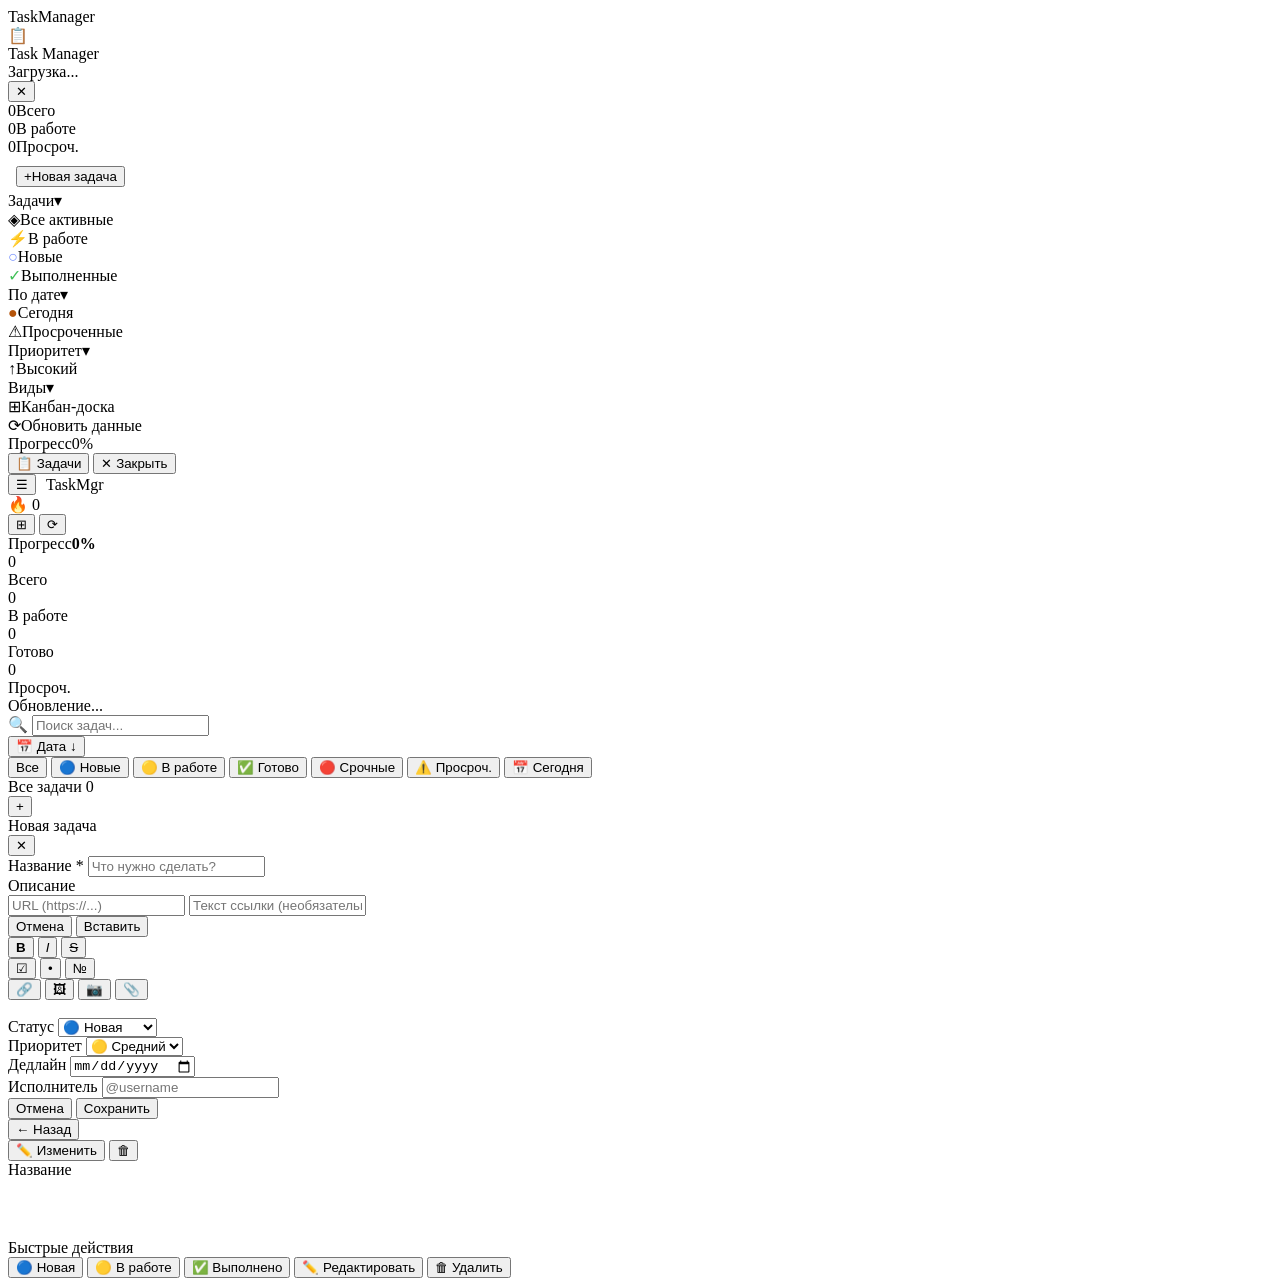
==== static/index.html @ 15f1bc80 "Add files via upload" ====
<!DOCTYPE html>
<html lang="ru">
<head>
  <meta charset="UTF-8">
  <meta name="viewport" content="width=device-width, initial-scale=1.0, maximum-scale=1.0, user-scalable=no, viewport-fit=cover">
  <title>Task Manager</title>

  <!-- ══ PWA ══════════════════════════════════════════════ -->
  <link rel="manifest" href="/manifest.json">
  <link rel="icon"             href="/icons/favicon.ico">
  <link rel="apple-touch-icon" sizes="180x180"                 href="/icons/icon-apple.png">

  <!-- iOS PWA — выглядит как нативное приложение -->
  <meta name="apple-mobile-web-app-capable"          content="yes">
  <meta name="apple-mobile-web-app-status-bar-style" content="black-translucent">
  <meta name="apple-mobile-web-app-title"            content="Tasks">
  <meta name="mobile-web-app-capable"                content="yes">

  <!-- Android / Chrome -->
  <meta name="theme-color" content="#3B5BDB">
  <meta name="msapplication-TileColor" content="#1B2F6E">

  <!-- SEO -->
  <meta name="description" content="Управление задачами с синхронизацией Google Sheets">

  <!-- Splash screen цвет пока грузится (iOS) -->
  <meta name="apple-mobile-web-app-status-bar-style" content="black-translucent">

  <!-- Google Fonts -->
  <link href="https://fonts.googleapis.com/css2?family=Plus+Jakarta+Sans:wght@400;500;600;700;800&display=swap" rel="stylesheet">

  <!-- Telegram WebApp SDK -->
  <script src="https://telegram.org/js/telegram-web-app.js"></script>

  <!-- ══ CSS ══════════════════════════════════════════════ -->
  <link rel="stylesheet" href="/css/base.css">
  <link rel="stylesheet" href="/css/components.css">
  <link rel="stylesheet" href="/css/modals.css">
  <link rel="stylesheet" href="/css/sidebar.css">
  <link rel="stylesheet" href="/css/details.css">
  <link rel="stylesheet" href="/css/responsive.css">

  <!-- Service Worker регистрируем здесь — до body -->
  <script>
    if ('serviceWorker' in navigator) {
      window.addEventListener('load', () => {
        navigator.serviceWorker.register('/sw.js')
          .then(r => console.log('SW registered:', r.scope))
          .catch(e => console.log('SW error:', e));
      });
    }
    // Handle ?action=add shortcut from PWA
    if (location.search.includes('action=add')) {
      window.addEventListener('load', () => {
        setTimeout(() => window.ModalsModule?.openAdd(), 600);
      });
    }
  </script>
</head>
<body>

<!-- ── Loading ───────────────────────────────────────────── -->
<div class="loading" id="loading">
  <div class="loading-logo">Task<span>Manager</span></div>
  <div class="spinner"></div>
</div>

<!-- ── Sidebar ───────────────────────────────────────────── -->
<div class="sb-overlay" id="sbOverlay">
  <div class="sidebar" id="sidebar">
    <div class="sb-head">
      <div class="sb-app-icon">📋</div>
      <div class="sb-app-meta">
        <div class="sb-app-name">Task Manager</div>
        <div class="sb-user-name" id="sbUserName">Загрузка...</div>
      </div>
      <button class="sb-close" id="sbCloseBtn">✕</button>
    </div>
    <div class="sb-stats-bar">
      <div class="sb-stat"><span class="sb-stat-n" id="sbStatAll">0</span><span class="sb-stat-l">Всего</span></div>
      <div class="sb-stat-sep"></div>
      <div class="sb-stat"><span class="sb-stat-n" id="sbStatDoing">0</span><span class="sb-stat-l">В работе</span></div>
      <div class="sb-stat-sep"></div>
      <div class="sb-stat"><span class="sb-stat-n" id="sbStatOverdue" style="color:var(--red)">0</span><span class="sb-stat-l" style="color:var(--red)">Просроч.</span></div>
    </div>
    <div class="sb-body">
      <div style="padding:10px 8px 4px">
        <button class="sb-add-btn" id="sbAddBtn"><span class="sb-add-icon">+</span><span>Новая задача</span></button>
      </div>
      <div class="sb-divider"></div>
      <div class="sb-section" id="sbSec1">
        <div class="sb-section-header" data-section="sbSec1"><span class="sb-section-title">Задачи</span><span class="sb-chevron">▾</span></div>
        <div class="sb-section-body">
          <div class="sb-nav-item active" data-filter="all"><span class="sb-icon">◈</span><span class="sb-label">Все активные</span><span class="sb-nav-badge" id="sbCnt-all"></span></div>
          <div class="sb-nav-item" data-filter="doing"><span class="sb-icon" style="color:#F59F00">⚡</span><span class="sb-label">В работе</span><span class="sb-nav-badge warn" id="sbCnt-doing"></span></div>
          <div class="sb-nav-item" data-filter="todo"><span class="sb-icon" style="color:#748FFC">○</span><span class="sb-label">Новые</span><span class="sb-nav-badge" id="sbCnt-todo"></span></div>
          <div class="sb-nav-item" data-filter="done"><span class="sb-icon" style="color:#40C057">✓</span><span class="sb-label">Выполненные</span><span class="sb-nav-badge" id="sbCnt-done"></span></div>
        </div>
      </div>
      <div class="sb-section" id="sbSec2">
        <div class="sb-section-header" data-section="sbSec2"><span class="sb-section-title">По дате</span><span class="sb-chevron">▾</span></div>
        <div class="sb-section-body">
          <div class="sb-nav-item" data-filter="today"><span class="sb-icon" style="color:#B45309">●</span><span class="sb-label">Сегодня</span><span class="sb-nav-badge warn" id="sbCnt-today"></span></div>
          <div class="sb-nav-item" data-filter="overdue"><span class="sb-icon" style="color:var(--red)">⚠</span><span class="sb-label">Просроченные</span><span class="sb-nav-badge danger" id="sbCnt-overdue"></span></div>
        </div>
      </div>
      <div class="sb-section" id="sbSec3">
        <div class="sb-section-header" data-section="sbSec3"><span class="sb-section-title">Приоритет</span><span class="sb-chevron">▾</span></div>
        <div class="sb-section-body">
          <div class="sb-nav-item" data-filter="high"><span class="sb-icon" style="color:var(--red)">↑</span><span class="sb-label">Высокий</span><span class="sb-nav-badge danger" id="sbCnt-high"></span></div>
        </div>
      </div>
      <div class="sb-section collapsed" id="sbSec4">
        <div class="sb-section-header" data-section="sbSec4"><span class="sb-section-title">Виды</span><span class="sb-chevron">▾</span></div>
        <div class="sb-section-body">
          <div class="sb-nav-item" data-action="toggleView"><span class="sb-icon">⊞</span><span class="sb-label">Канбан-доска</span></div>
          <div class="sb-nav-item" data-action="refresh"><span class="sb-icon">⟳</span><span class="sb-label">Обновить данные</span></div>
        </div>
      </div>
    </div>
    <div class="sb-footer">
      <div class="sb-prog-row"><span class="sb-prog-lbl">Прогресс</span><span class="sb-prog-pct" id="sbPct">0%</span></div>
      <div class="sb-prog-track"><div class="sb-prog-fill" id="sbFill" style="width:0%"></div></div>
      <div class="sb-footer-btns">
        <button class="sb-footer-btn" data-filter="all">📋 Задачи</button>
        <button class="sb-footer-btn" data-action="close">✕ Закрыть</button>
      </div>
    </div>
  </div>
</div>
<div class="sb-edge-zone" id="sbEdgeZone"></div>

<!-- ── App ───────────────────────────────────────────────── -->
<div class="app">
  <div class="header">
    <div class="header-top">
      <div style="display:flex;align-items:center;gap:10px">
        <button class="sb-hamburger" id="hamburgerBtn">☰</button>
        <div class="logo" id="logoBtn" style="cursor:pointer">TaskMgr</div>
      </div>
      <div class="header-right">
        <div class="streak-badge hidden" id="streakBadge">🔥 <span id="streakNum">0</span></div>
        <button class="icon-btn" id="viewBtn" title="Вид">⊞</button>
        <button class="icon-btn" id="syncBtn" title="Обновить"><span class="sync-icon">⟳</span></button>
      </div>
    </div>
    <div class="last-sync" id="lastSync"></div>
  </div>
  <div class="progress-banner">
    <div class="progress-label"><span>Прогресс</span><strong id="progressPct">0%</strong></div>
    <div class="progress-track"><div class="progress-fill" id="progressFill" style="width:0%"></div></div>
  </div>
  <div class="stats">
    <div class="stat-card total"   data-filter="all"><div class="stat-num" id="statTotal">0</div><div class="stat-label">Всего</div></div>
    <div class="stat-card doing"   data-filter="doing"><div class="stat-num" id="statDoing">0</div><div class="stat-label">В работе</div></div>
    <div class="stat-card done"    data-filter="done"><div class="stat-num" id="statDone">0</div><div class="stat-label">Готово</div></div>
    <div class="stat-card overdue" data-filter="overdue"><div class="stat-num" id="statOverdue">0</div><div class="stat-label">Просроч.</div></div>
  </div>
  <div class="ptr" id="ptrBar"><div class="ptr-spinner"></div><span>Обновление...</span></div>
  <div class="toolbar">
    <div class="search-wrap">
      <span class="search-icon">🔍</span>
      <input class="search-input" id="searchInput" placeholder="Поиск задач...">
    </div>
    <button class="sort-btn" id="sortBtn">📅 <span id="sortLabel">Дата ↓</span></button>
    <div class="sort-menu" id="sortMenu" style="display:none">
      <div class="sort-item" data-sort="date_desc">Дата создания ↓</div>
      <div class="sort-item" data-sort="date_asc">Дата создания ↑</div>
      <div class="sort-item" data-sort="deadline">По дедлайну</div>
      <div class="sort-item" data-sort="priority">По приоритету</div>
      <div class="sort-item" data-sort="title">По названию</div>
    </div>
  </div>
  <div class="tabs">
    <button class="tab active" data-filter="all">Все</button>
    <button class="tab" data-filter="todo">🔵 Новые</button>
    <button class="tab" data-filter="doing">🟡 В работе</button>
    <button class="tab" data-filter="done">✅ Готово</button>
    <button class="tab" data-filter="high">🔴 Срочные</button>
    <button class="tab" data-filter="overdue">⚠️ Просроч.</button>
    <button class="tab" data-filter="today">📅 Сегодня</button>
  </div>
  <div class="tasks-header">
    <span class="tasks-title" id="tasksLabel">Все задачи</span>
    <span class="count-badge" id="tasksCount">0</span>
  </div>
  <div id="listView"><div class="tasks-list" id="tasksList"></div></div>
  <div id="kanbanView" style="display:none"><div class="kanban-board" id="kanbanBoard"></div></div>
</div>

<!-- ── FAB ───────────────────────────────────────────────── -->
<button class="fab-main" id="fabBtn" aria-label="Добавить задачу">+</button>

<!-- ── Task Modal ────────────────────────────────────────── -->
<div class="modal-overlay" id="taskModal">
  <div class="modal">
    <div class="modal-drag"><span></span></div>
    <div class="modal-header">
      <div class="modal-title" id="modalTitle">Новая задача</div>
      <button class="modal-close" id="modalCloseBtn">✕</button>
    </div>
    <div class="modal-body">
      <div class="form-group">
        <label class="form-label">Название *</label>
        <input class="form-input" id="taskTitle" placeholder="Что нужно сделать?" autocomplete="off">
      </div>
      <div class="form-group" style="position:relative">
        <label class="form-label">Описание</label>
        <div class="link-dialog" id="linkDialog">
          <input type="text" id="linkUrl"  placeholder="URL (https://...)" autocomplete="off">
          <input type="text" id="linkText" placeholder="Текст ссылки (необязательно)" autocomplete="off">
          <div class="link-dialog-btns">
            <button class="ldb-cancel" onclick="window.RichEditor?.closeLinkDialog()">Отмена</button>
            <button class="ldb-ok"     onclick="window.RichEditor?.insertLink()">Вставить</button>
          </div>
        </div>
        <div class="editor-wrap" id="editorWrap">
          <div class="editor-toolbar">
            <button class="tb-btn" onmousedown="event.preventDefault();window.RichEditor?.execFormat('bold')" title="Жирный (Ctrl+B)"><b>B</b></button>
            <button class="tb-btn" onmousedown="event.preventDefault();window.RichEditor?.execFormat('italic')" title="Курсив (Ctrl+I)"><i>I</i></button>
            <button class="tb-btn" onmousedown="event.preventDefault();window.RichEditor?.execFormat('strikeThrough')" title="Зачёркнутый"><s style="font-style:normal">S</s></button>
            <div class="tb-sep"></div>
            <button class="tb-btn" onmousedown="event.preventDefault();window.RichEditor?.insertChecklist()" title="Чеклист">☑</button>
            <button class="tb-btn" onmousedown="event.preventDefault();window.RichEditor?.execFormat('insertUnorderedList')" title="Список">•</button>
            <button class="tb-btn" onmousedown="event.preventDefault();window.RichEditor?.execFormat('insertOrderedList')" title="Нумерованный">№</button>
            <div class="tb-sep"></div>
            <button class="tb-btn" onmousedown="event.preventDefault();window.RichEditor?.openLinkDialog()" title="Ссылка (Ctrl+K)">🔗</button>
            <button class="tb-btn" onmousedown="event.preventDefault();window.RichEditor?.insertImageUrl()" title="Картинка">🖼</button>
            <button class="tb-btn" onclick="document.getElementById('imgFileInput').click()" title="Загрузить">📷</button>
            <button class="tb-btn" onclick="document.getElementById('fileInput').click()" title="Файл">📎</button>
          </div>
          <div class="editor-body" id="taskDesc" contenteditable="true"
               data-ph="Подробности задачи..."
               onkeydown="window.RichEditor?.handleEditorKeydown(event)"
               onpaste="window.RichEditor?.handleEditorPaste(event)"></div>
        </div>
        <input type="file" id="imgFileInput" accept="image/*" style="display:none" onchange="window.RichEditor?.handleImageFile(this)">
        <input type="file" id="fileInput"   style="display:none"                  onchange="window.RichEditor?.handleFileAttach(this)">
      </div>
      <div class="form-row">
        <div class="form-group">
          <label class="form-label">Статус</label>
          <select class="form-select" id="taskStatus">
            <option value="todo">🔵 Новая</option>
            <option value="doing">🟡 В работе</option>
            <option value="done">✅ Готово</option>
          </select>
        </div>
        <div class="form-group">
          <label class="form-label">Приоритет</label>
          <select class="form-select" id="taskPriority">
            <option value="medium">🟡 Средний</option>
            <option value="high">🔴 Высокий</option>
            <option value="low">🟢 Низкий</option>
          </select>
        </div>
      </div>
      <div class="form-row">
        <div class="form-group">
          <label class="form-label">Дедлайн</label>
          <input class="form-input" type="date" id="taskDeadline">
        </div>
        <div class="form-group">
          <label class="form-label">Исполнитель</label>
          <input class="form-input" id="taskAssignee" placeholder="@username">
        </div>
      </div>
    </div>
    <div class="modal-footer">
      <button class="btn btn-danger"  id="deleteBtn"     style="display:none" onclick="window.ModalsModule?.deleteTask()">🗑</button>
      <button class="btn btn-ghost"   id="modalCancelBtn">Отмена</button>
      <button class="btn btn-primary" id="modalSaveBtn">Сохранить</button>
    </div>
  </div>
</div>

<!-- ── Detail Panel ──────────────────────────────────────── -->
<div class="dp-overlay" id="dpOverlay">
  <div class="dp-panel">
    <div class="dp-header">
      <button class="dp-back" id="dpBackBtn">← Назад</button>
      <div class="dp-header-right">
        <button class="dp-hbtn" id="dpEditBtn">✏️ Изменить</button>
        <button class="dp-hbtn" id="dpDeleteBtn" style="color:var(--red)">🗑</button>
      </div>
    </div>
    <div class="dp-title-row">
      <div class="dp-check" id="dpCheck"></div>
      <div class="dp-title" id="dpTitle">Название</div>
    </div>
    <div class="dp-meta" id="dpMeta"></div>
    <div id="dpDesc"></div>
    <div id="dpSubsContainer"></div>
    <div id="dpComsContainer"></div>
    <div style="height:60px"></div>
  </div>
</div>

<!-- ── Quick Actions ─────────────────────────────────────── -->
<div class="qa-overlay" id="qaOverlay">
  <div class="qa-sheet">
    <div class="qa-drag"><span></span></div>
    <div class="qa-title">Быстрые действия</div>
    <div class="qa-task-name" id="qaTaskName"></div>
    <div class="qa-actions">
      <button class="qa-btn todo"  id="qaTodoBtn">🔵 Новая</button>
      <button class="qa-btn doing" id="qaDoingBtn">🟡 В работе</button>
      <button class="qa-btn done"  id="qaDoneBtn">✅ Выполнено</button>
      <button class="qa-btn edit"  id="qaEditBtn">✏️ Редактировать</button>
      <button class="qa-btn del"   id="qaDeleteBtn">🗑 Удалить</button>
    </div>
  </div>
</div>

<!-- ── Toast ─────────────────────────────────────────────── -->
<div class="toast" id="toast"></div>

<!-- ══ SCRIPTS (порядок критичен!) ══════════════════════════
  1. state.js   — глобальные переменные
  2. utils.js   — чистые утилиты
  3. api.js     — сеть + кэши
  4. Модули     — в правильном порядке
  5. events.js  — клавиши и поиск
  6. app.js     — точка входа (последний)
════════════════════════════════════════════════════════════ -->
<script src="/js/state.js"></script>
<script src="/js/utils.js"></script>
<script src="/js/api.js"></script>
<script src="/js/modules/rich-editor.js"></script>
<script src="/js/modules/filters.js"></script>
<script src="/js/modules/render.js"></script>
<script src="/js/modules/tasks.js"></script>
<script src="/js/modules/modals.js"></script>
<script src="/js/modules/sidebar.js"></script>
<script src="/js/modules/details.js"></script>
<script src="/js/modules/notifications.js"></script>
<script src="/js/events.js"></script>
<script src="/js/app.js"></script>

</body>
</html>
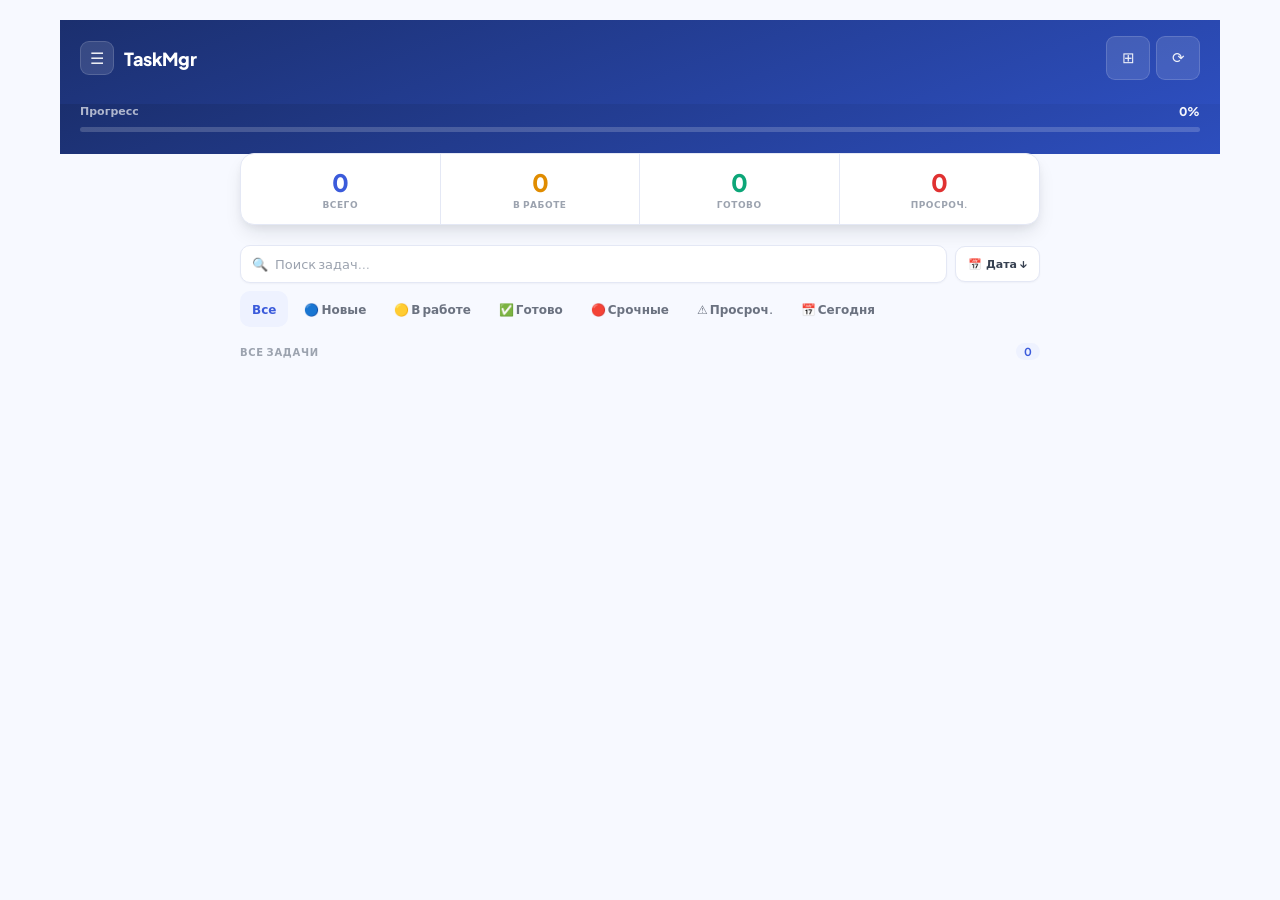
==== commit 35693580: "Update index.html" ====
--- a/static/index.html
+++ b/static/index.html
@@ -4,68 +4,2034 @@
   <meta charset="UTF-8">
   <meta name="viewport" content="width=device-width, initial-scale=1.0, maximum-scale=1.0, user-scalable=no, viewport-fit=cover">
   <title>Task Manager</title>
-
-  <!-- ══ PWA ══════════════════════════════════════════════ -->
+  <link href="https://fonts.googleapis.com/css2?family=Plus+Jakarta+Sans:wght@400;500;600;700;800&display=swap" rel="stylesheet">
+  <script src="https://telegram.org/js/telegram-web-app.js"></script>
+  <!-- PWA -->
   <link rel="manifest" href="/manifest.json">
-  <link rel="icon"             href="/icons/favicon.ico">
-  <link rel="apple-touch-icon" sizes="180x180"                 href="/icons/icon-apple.png">
-
-  <!-- iOS PWA — выглядит как нативное приложение -->
-  <meta name="apple-mobile-web-app-capable"          content="yes">
+  <link rel="apple-touch-icon" href="/icons/icon-apple.png">
+  <meta name="apple-mobile-web-app-capable" content="yes">
   <meta name="apple-mobile-web-app-status-bar-style" content="black-translucent">
-  <meta name="apple-mobile-web-app-title"            content="Tasks">
-  <meta name="mobile-web-app-capable"                content="yes">
-
-  <!-- Android / Chrome -->
+  <meta name="apple-mobile-web-app-title" content="Tasks">
   <meta name="theme-color" content="#3B5BDB">
-  <meta name="msapplication-TileColor" content="#1B2F6E">
-
-  <!-- SEO -->
-  <meta name="description" content="Управление задачами с синхронизацией Google Sheets">
-
-  <!-- Splash screen цвет пока грузится (iOS) -->
-  <meta name="apple-mobile-web-app-status-bar-style" content="black-translucent">
-
-  <!-- Google Fonts -->
-  <link href="https://fonts.googleapis.com/css2?family=Plus+Jakarta+Sans:wght@400;500;600;700;800&display=swap" rel="stylesheet">
-
-  <!-- Telegram WebApp SDK -->
-  <script src="https://telegram.org/js/telegram-web-app.js"></script>
-
-  <!-- ══ CSS ══════════════════════════════════════════════ -->
-  <link rel="stylesheet" href="/css/base.css">
-  <link rel="stylesheet" href="/css/components.css">
-  <link rel="stylesheet" href="/css/modals.css">
-  <link rel="stylesheet" href="/css/sidebar.css">
-  <link rel="stylesheet" href="/css/details.css">
-  <link rel="stylesheet" href="/css/responsive.css">
-
-  <!-- Service Worker регистрируем здесь — до body -->
+  <style>
+/* ── DESIGN TOKENS ─────────────────────────────── */
+:root {
+  --bg:        #F7F9FF;
+  --surface:   #FFFFFF;
+  --surface2:  #F0F4FF;
+  --surface3:  #E8EEFF;
+  --border:    #E4E8F5;
+  --border2:   #CDD4ED;
+  --blue:      #3B5BDB;
+  --blue-h:    #2F4AC2;
+  --blue-soft: #EEF2FF;
+  --blue-mid:  #BAC8FF;
+  --red:       #E03131;
+  --red-soft:  #FFF1F0;
+  --yellow:    #E08C00;
+  --yel-soft:  #FFFBEB;
+  --green:     #0CA678;
+  --grn-soft:  #ECFDF8;
+  --purple:    #7048E8;
+  --text:      #111827;
+  --text2:     #374151;
+  --muted:     #6B7280;
+  --muted2:    #9CA3AF;
+  --shadow-xs: 0 1px 2px rgba(17,24,39,.04);
+  --shadow-sm: 0 1px 3px rgba(17,24,39,.07), 0 1px 2px rgba(17,24,39,.04);
+  --shadow:    0 4px 8px -2px rgba(17,24,39,.09), 0 2px 4px -1px rgba(17,24,39,.05);
+  --shadow-md: 0 10px 20px -4px rgba(17,24,39,.11), 0 4px 8px -2px rgba(17,24,39,.06);
+  --shadow-lg: 0 20px 40px -8px rgba(17,24,39,.15), 0 8px 16px -4px rgba(17,24,39,.08);
+  --radius-xl: 22px;
+  --radius:    14px;
+  --radius-sm: 10px;
+  --radius-xs: 6px;
+  --ease:      cubic-bezier(.16,1,.3,1);
+  --fast:      .15s;
+  --mid:       .25s;
+}
+
+/* ── BASE ───────────────────────────────────────── */
+*, *::before, *::after { 
+  box-sizing: border-box; 
+  margin: 0; 
+  padding: 0; 
+  -webkit-tap-highlight-color: transparent; 
+}
+
+body {
+  font-family: 'Plus Jakarta Sans', system-ui, sans-serif;
+  background: var(--bg);
+  color: var(--text);
+  min-height: 100vh;
+  overflow-x: hidden;
+  -webkit-font-smoothing: antialiased;
+}
+
+.app { 
+  max-width: 480px; 
+  margin: 0 auto; 
+  padding-bottom: 110px; 
+}
+
+/* ── HEADER ─────────────────────────────────────── */
+.header {
+  background: linear-gradient(160deg, #1B2F6E 0%, #2D4EBE 100%);
+  padding: 16px 20px 0;
+  position: sticky; 
+  top: 0; 
+  z-index: 50;
+}
+
+.header-top {
+  display: flex; 
+  align-items: center; 
+  justify-content: space-between;
+  padding-bottom: 16px;
+}
+
+.logo {
+  font-size: 18px; 
+  font-weight: 800; 
+  color: #fff;
+  letter-spacing: -.4px; 
+  display: flex; 
+  align-items: center; 
+  gap: 10px;
+}
+
+.logo-icon {
+  width: 30px; 
+  height: 30px;
+  background: rgba(255,255,255,.15);
+  border-radius: 9px;
+  display: flex; 
+  align-items: center; 
+  justify-content: center;
+  font-size: 15px;
+}
+
+.header-right { 
+  display: flex; 
+  gap: 6px; 
+  align-items: center; 
+}
+
+.streak-badge {
+  background: rgba(255,255,255,.15);
+  border-radius: 99px; 
+  padding: 4px 10px;
+  font-size: 12px; 
+  font-weight: 700; 
+  color: #fff;
+  display: flex; 
+  align-items: center; 
+  gap: 4px;
+}
+
+.streak-badge.hidden { display: none; }
+
+.icon-btn {
+  width: 34px; 
+  height: 34px;
+  background: rgba(255,255,255,.12);
+  border: 1px solid rgba(255,255,255,.15);
+  border-radius: 9px; 
+  color: rgba(255,255,255,.9);
+  display: flex; 
+  align-items: center; 
+  justify-content: center;
+  cursor: pointer; 
+  font-size: 15px;
+  transition: background var(--fast);
+  flex-shrink: 0;
+  min-width: 44px;
+  min-height: 44px;
+}
+
+.icon-btn:active { background: rgba(255,255,255,.25); }
+.icon-btn.active-view { background: rgba(255,255,255,.25); border-color: rgba(255,255,255,.35); }
+.icon-btn.syncing .sync-icon { animation: spin .7s linear infinite; }
+
+@keyframes spin { to { transform: rotate(360deg); } }
+
+.last-sync { 
+  font-size: 10px; 
+  color: rgba(255,255,255,.4); 
+  text-align: right; 
+  padding-bottom: 8px; 
+}
+
+/* ── PROGRESS BANNER ────────────────────────────── */
+.progress-banner {
+  background: linear-gradient(160deg, #1B2F6E 0%, #2D4EBE 100%);
+  padding: 0 20px 22px;
+}
+
+.progress-label {
+  display: flex; 
+  justify-content: space-between;
+  color: rgba(255,255,255,.65);
+  font-size: 11px; 
+  font-weight: 600;
+  margin-bottom: 8px;
+}
+
+.progress-label strong { 
+  color: rgba(255,255,255,.95); 
+  font-size: 12px; 
+  font-weight: 800; 
+}
+
+.progress-track {
+  height: 5px; 
+  background: rgba(255,255,255,.18);
+  border-radius: 99px; 
+  overflow: hidden;
+}
+
+.progress-fill {
+  height: 100%; 
+  background: rgba(255,255,255,.9);
+  border-radius: 99px;
+  transition: width .6s var(--ease);
+}
+
+/* ── STATS ──────────────────────────────────────── */
+.stats {
+  display: grid; 
+  grid-template-columns: repeat(4,1fr);
+  gap: 0;
+  margin: -1px 16px 0;
+  background: var(--surface);
+  border-radius: var(--radius);
+  box-shadow: var(--shadow-md);
+  border: 1px solid var(--border);
+  overflow: hidden;
+}
+
+.stat-card {
+  padding: 16px 8px 14px;
+  text-align: center;
+  border-right: 1px solid var(--border);
+  cursor: pointer;
+  transition: background var(--fast);
+}
+
+.stat-card:last-child { border-right: none; }
+.stat-card:active { background: var(--surface2); }
+
+.stat-num {
+  font-size: 24px; 
+  font-weight: 800; 
+  line-height: 1;
+  letter-spacing: -.5px;
+  transition: transform var(--fast);
+}
+
+.stat-num.pop { animation: numPop .35s var(--ease); }
+
+@keyframes numPop { 
+  0%,100%{transform:scale(1)} 
+  50%{transform:scale(1.25)} 
+}
+
+.stat-label {
+  font-size: 9px; 
+  font-weight: 700; 
+  letter-spacing: .06em;
+  color: var(--muted2); 
+  text-transform: uppercase; 
+  margin-top: 5px;
+}
+
+.stat-card.total  .stat-num { color: var(--blue); }
+.stat-card.doing  .stat-num { color: var(--yellow); }
+.stat-card.done   .stat-num { color: var(--green); }
+.stat-card.overdue .stat-num { color: var(--red); }
+
+/* ── TOOLBAR ────────────────────────────────────── */
+.toolbar {
+  padding: 20px 16px 8px;
+  display: flex; 
+  gap: 8px; 
+  align-items: center;
+  position: relative;
+}
+
+.search-wrap { 
+  flex: 1; 
+  position: relative; 
+}
+
+.search-icon {
+  position: absolute; 
+  left: 12px; 
+  top: 50%;
+  transform: translateY(-50%);
+  color: var(--muted2); 
+  font-size: 13px; 
+  pointer-events: none;
+}
+
+.search-input {
+  width: 100%;
+  background: var(--surface);
+  border: 1px solid var(--border);
+  border-radius: var(--radius-sm);
+  padding: 10px 12px 10px 34px;
+  font-family: inherit; 
+  font-size: 13px; 
+  font-weight: 500;
+  color: var(--text);
+  outline: none;
+  transition: border-color var(--fast), box-shadow var(--fast);
+  box-shadow: var(--shadow-xs);
+}
+
+.search-input::placeholder { 
+  color: var(--muted2); 
+  font-weight: 400; 
+}
+
+.search-input:focus {
+  border-color: var(--blue);
+  box-shadow: 0 0 0 3px rgba(59,91,219,.12);
+}
+
+.sort-btn {
+  background: var(--surface);
+  border: 1px solid var(--border);
+  border-radius: var(--radius-sm);
+  padding: 10px 12px;
+  font-family: inherit; 
+  font-size: 11px; 
+  font-weight: 700;
+  color: var(--text2); 
+  cursor: pointer;
+  white-space: nowrap; 
+  display: flex; 
+  align-items: center; 
+  gap: 4px;
+  flex-shrink: 0; 
+  box-shadow: var(--shadow-xs);
+  transition: border-color var(--fast), background var(--fast);
+}
+
+.sort-btn:active { background: var(--surface2); }
+
+.sort-menu {
+  position: absolute; 
+  right: 16px; 
+  top: calc(100% - 6px);
+  background: var(--surface);
+  border: 1px solid var(--border);
+  border-radius: var(--radius-sm);
+  box-shadow: var(--shadow-lg);
+  z-index: 60; 
+  min-width: 176px; 
+  overflow: hidden;
+}
+
+.sort-item {
+  padding: 11px 16px;
+  font-size: 13px; 
+  font-weight: 500;
+  cursor: pointer; 
+  color: var(--text2);
+  transition: background var(--fast);
+}
+
+.sort-item:hover, .sort-item.active {
+  background: var(--blue-soft); 
+  color: var(--blue); 
+  font-weight: 700;
+}
+
+/* ── FILTER TABS ────────────────────────────────── */
+.tabs {
+  display: flex; 
+  padding: 0 16px 14px; 
+  gap: 4px;
+  overflow-x: auto; 
+  scrollbar-width: none;
+}
+
+.tabs::-webkit-scrollbar { display: none; }
+
+.tab {
+  background: none; 
+  border: none;
+  color: var(--muted); 
+  padding: 6px 12px;
+  border-radius: var(--radius-sm);
+  font-family: inherit; 
+  font-size: 12px; 
+  font-weight: 600;
+  cursor: pointer; 
+  white-space: nowrap; 
+  flex-shrink: 0;
+  transition: all var(--fast);
+  min-height: 36px;
+}
+
+.tab:active { background: var(--surface2); }
+.tab.active {
+  background: var(--blue-soft); 
+  color: var(--blue);
+  font-weight: 700;
+}
+
+/* ── SECTION DIVIDER ────────────────────────────── */
+.section-divider {
+  display: flex; 
+  align-items: center; 
+  gap: 10px;
+  padding: 4px 16px 10px;
+}
+
+.section-divider-label {
+  font-size: 10px; 
+  font-weight: 700; 
+  color: var(--muted2);
+  text-transform: uppercase; 
+  letter-spacing: .07em; 
+  white-space: nowrap;
+}
+
+.section-divider-line { 
+  flex: 1; 
+  height: 1px; 
+  background: var(--border); 
+}
+
+.section-count {
+  font-size: 10px; 
+  font-weight: 700;
+  background: var(--blue-soft); 
+  color: var(--blue);
+  padding: 2px 7px; 
+  border-radius: 99px;
+}
+
+.section-count.red   { background: var(--red-soft);  color: var(--red); }
+.section-count.yel   { background: var(--yel-soft);  color: var(--yellow); }
+.section-count.green { background: var(--grn-soft);  color: var(--green); }
+
+/* ── TASKS HEADER ───────────────────────────────── */
+.tasks-header {
+  display: flex; 
+  align-items: center; 
+  justify-content: space-between;
+  padding: 2px 16px 10px;
+}
+
+.tasks-title {
+  font-size: 10px; 
+  font-weight: 700; 
+  color: var(--muted2);
+  text-transform: uppercase; 
+  letter-spacing: .07em;
+}
+
+.count-badge {
+  background: var(--blue-soft); 
+  color: var(--blue);
+  font-size: 11px; 
+  font-weight: 700;
+  padding: 2px 8px; 
+  border-radius: 99px;
+}
+
+/* ── EMPTY STATE ────────────────────────────────── */
+.empty-state { 
+  text-align: center; 
+  padding: 64px 24px; 
+  color: var(--muted); 
+}
+
+.empty-icon { 
+  font-size: 48px; 
+  margin-bottom: 14px; 
+  opacity: .7; 
+}
+
+.empty-state p { 
+  font-size: 14px; 
+  line-height: 1.7; 
+  color: var(--muted); 
+  font-weight: 500; 
+}
+
+/* ── PULL TO REFRESH ────────────────────────────── */
+.ptr {
+  display: flex; 
+  align-items: center; 
+  justify-content: center; 
+  gap: 8px;
+  height: 0; 
+  overflow: hidden; 
+  transition: height .2s;
+  background: var(--bg); 
+  font-size: 12px; 
+  font-weight: 600; 
+  color: var(--muted);
+}
+
+.ptr.show { height: 44px; }
+
+.ptr-spinner {
+  width: 16px; 
+  height: 16px;
+  border: 2px solid var(--border2); 
+  border-top-color: var(--blue);
+  border-radius: 50%; 
+  animation: spin .7s linear infinite;
+}
+
+/* ── LOADING ────────────────────────────────────── */
+.loading {
+  position: fixed; 
+  inset: 0;
+  background: linear-gradient(160deg, #1B2F6E 0%, #2D4EBE 100%);
+  display: flex; 
+  flex-direction: column; 
+  align-items: center; 
+  justify-content: center;
+  z-index: 300; 
+  transition: opacity .5s;
+}
+
+.loading.hidden { 
+  opacity: 0; 
+  pointer-events: none; 
+}
+
+.loading-logo { 
+  font-size: 28px; 
+  font-weight: 800; 
+  color: #fff; 
+  margin-bottom: 28px; 
+  letter-spacing: -1px; 
+}
+
+.loading-logo span { opacity: .45; }
+
+.spinner {
+  width: 32px; 
+  height: 32px;
+  border: 2.5px solid rgba(255,255,255,.22);
+  border-top-color: #fff; 
+  border-radius: 50%;
+  animation: spin .7s linear infinite;
+}
+
+/* ── TOAST ──────────────────────────────────────── */
+.toast {
+  position: fixed; 
+  bottom: 96px; 
+  left: 50%;
+  transform: translateX(-50%) translateY(60px);
+  background: var(--text); 
+  color: #fff;
+  border-radius: 99px; 
+  padding: 10px 20px;
+  font-size: 13px; 
+  font-weight: 700; 
+  letter-spacing: -.01em;
+  z-index: 200; 
+  white-space: nowrap; 
+  pointer-events: none;
+  transition: transform .35s var(--ease), opacity .35s;
+  opacity: 0; 
+  box-shadow: var(--shadow-md);
+}
+
+.toast.show { 
+  transform: translateX(-50%) translateY(0); 
+  opacity: 1; 
+}
+
+.toast.success { background: var(--green); }
+.toast.error   { background: var(--red); }
+/* ══════════════════════════════════════════════════
+   TASK CARDS — redesigned for scan-ability
+══════════════════════════════════════════════════ */
+
+@keyframes cardIn {
+  from { opacity:0; transform:translateY(8px) scale(.99); }
+  to   { opacity:1; transform:translateY(0)    scale(1); }
+}
+
+@keyframes checkPop {
+  0%  { transform:scale(.6); }
+  55% { transform:scale(1.22); }
+  100%{ transform:scale(1); }
+}
+
+@keyframes checkRing {
+  0%   { box-shadow: 0 0 0 0 rgba(12,166,120,.4); }
+  100% { box-shadow: 0 0 0 8px rgba(12,166,120,0); }
+}
+
+.tasks-list { 
+  padding: 0 14px; 
+  display: flex; 
+  flex-direction: column; 
+  gap: 7px; 
+}
+
+.task-card {
+  --card-accent: var(--border2);
+  position: relative;
+  background: var(--surface);
+  border-radius: 16px;
+  padding: 0;
+  cursor: pointer;
+  overflow: hidden;
+  animation: cardIn .22s var(--ease) both;
+  box-shadow: 0 1px 2px rgba(17,24,39,.05), 0 2px 8px rgba(17,24,39,.05);
+  border: 1px solid var(--border);
+  transition: box-shadow .2s var(--ease), border-color .2s, transform .12s var(--ease);
+  touch-action: pan-y;
+}
+
+.task-card:active {
+  transform: scale(.987);
+  box-shadow: 0 4px 16px rgba(17,24,39,.10), 0 1px 4px rgba(17,24,39,.06);
+}
+
+.task-card::before {
+  content: ''; 
+  position: absolute;
+  top: 0; 
+  left: 0; 
+  right: 0; 
+  height: 3px;
+  border-radius: 16px 16px 0 0;
+  transition: opacity .2s;
+}
+
+.task-card.p-high   { --card-accent: var(--red);    border-color: rgba(224,49,49,.15); }
+.task-card.p-medium { --card-accent: var(--yellow); border-color: rgba(224,140,0,.12); }
+.task-card.p-low    { --card-accent: var(--green);  border-color: rgba(12,166,120,.12); }
+.task-card.p-high::before   { background: var(--red); }
+.task-card.p-medium::before { background: var(--yellow); }
+.task-card.p-low::before    { background: var(--green); }
+.task-card.done-card { opacity: .65; }
+
+.swipe-hint {
+  position: absolute; 
+  inset: 0;
+  background: linear-gradient(90deg, rgba(12,166,120,.1) 0%, transparent 70%);
+  border-radius: inherit; 
+  pointer-events: none;
+  display: flex; 
+  align-items: center; 
+  padding-left: 18px;
+  font-size: 22px; 
+  opacity: 0; 
+  transition: opacity .1s;
+}
+
+.swipe-hint.show { opacity: 1; }
+.task-card.swipe-done { background: #F0FDF9; border-color: #A7F3D0; }
+
+.task-card-inner {
+  padding: 14px 14px 13px 16px;
+  display: flex; 
+  flex-direction: column; 
+  gap: 10px;
+}
+
+.task-row1 {
+  display: flex; 
+  align-items: flex-start; 
+  gap: 11px;
+}
+
+.task-check {
+  width: 22px; 
+  height: 22px; 
+  min-width: 22px;
+  border-radius: 50%;
+  border: 2px solid var(--border2);
+  display: flex; 
+  align-items: center; 
+  justify-content: center;
+  cursor: pointer; 
+  flex-shrink: 0; 
+  margin-top: 1px;
+  transition: border-color .18s, background .18s, box-shadow .18s;
+}
+
+.task-check:hover { border-color: var(--green); }
+.task-check:active { transform: scale(.84); }
+
+.task-check.checked {
+  background: var(--green); 
+  border-color: var(--green);
+  animation: checkPop .32s var(--ease), checkRing .5s ease-out;
+}
+
+.task-check.checked::after {
+  content: '';
+  width: 5px; 
+  height: 9px;
+  border: 2px solid #fff; 
+  border-top: none; 
+  border-left: none;
+  transform: rotate(45deg) translate(-1px, -1px);
+  display: block;
+}
+
+.task-body { 
+  flex: 1; 
+  min-width: 0; 
+}
+
+.task-title {
+  font-size: 14px; 
+  font-weight: 680;
+  line-height: 1.42; 
+  word-break: break-word;
+  color: var(--text); 
+  letter-spacing: -.012em;
+}
+
+.task-title.done {
+  text-decoration: line-through;
+  text-decoration-color: var(--muted2);
+  text-decoration-thickness: 1.5px;
+  color: var(--muted); 
+  font-weight: 500;
+}
+
+.task-desc {
+  font-size: 12.5px; 
+  color: var(--muted); 
+  margin-top: 3px; 
+  line-height: 1.5;
+  overflow: hidden; 
+  display: -webkit-box;
+  -webkit-line-clamp: 2; 
+  -webkit-box-orient: vertical;
+}
+
+.task-rich-preview { 
+  font-size: 12px; 
+  color: var(--muted); 
+  margin-top: 3px; 
+  line-height: 1.5; 
+}
+
+.task-rich-preview .rp-check { 
+  display: inline-flex; 
+  align-items: center; 
+  gap: 4px; 
+  margin-right: 5px; 
+}
+
+.task-rich-preview .rp-check.done { 
+  text-decoration: line-through; 
+  opacity: .6; 
+}
+
+.task-rich-preview .rp-text { 
+  overflow: hidden; 
+  display: -webkit-box; 
+  -webkit-line-clamp: 2; 
+  -webkit-box-orient: vertical; 
+}
+
+.task-due {
+  flex-shrink: 0; 
+  margin-left: 4px; 
+  margin-top: 1px;
+  display: flex; 
+  flex-direction: column; 
+  align-items: flex-end; 
+  gap: 2px;
+}
+
+.task-due-badge {
+  display: inline-flex; 
+  align-items: center; 
+  gap: 4px;
+  font-size: 11px; 
+  font-weight: 700; 
+  letter-spacing: .01em;
+  padding: 3px 8px; 
+  border-radius: 99px;
+  white-space: nowrap;
+}
+
+.task-due-badge.normal  { background: var(--surface2); color: var(--muted); }
+.task-due-badge.today   { background: #FEF3C7; color: #B45309; }
+.task-due-badge.overdue { background: #FEE2E2; color: #C0392B; }
+.task-due-badge.soon    { background: #FFF7ED; color: #C05621; }
+
+.task-row2 {
+  display: flex; 
+  align-items: center; 
+  gap: 5px; 
+  flex-wrap: wrap;
+}
+
+.task-status-pill {
+  display: inline-flex; 
+  align-items: center; 
+  gap: 5px;
+  font-size: 11px; 
+  font-weight: 600; 
+  letter-spacing: .01em;
+  padding: 3px 9px 3px 6px; 
+  border-radius: 99px;
+}
+
+.task-status-dot {
+  width: 6px; 
+  height: 6px; 
+  border-radius: 50%; 
+  flex-shrink: 0;
+}
+
+.task-status-pill.s-todo  { background: #EEF2FF; color: #4263EB; }
+.task-status-pill.s-todo .task-status-dot  { background: #748FFC; }
+.task-status-pill.s-doing { background: #FFF9DB; color: #875A00; }
+.task-status-pill.s-doing .task-status-dot { background: #FAB005; }
+.task-status-pill.s-done  { background: #EBFBEE; color: #2B7A3D; }
+.task-status-pill.s-done .task-status-dot  { background: #40C057; }
+
+.task-prio-dot {
+  width: 7px; 
+  height: 7px; 
+  border-radius: 50%; 
+  flex-shrink: 0;
+}
+
+.task-prio-dot.high   { background: #E03131; box-shadow: 0 0 0 2px rgba(224,49,49,.2); }
+.task-prio-dot.medium { background: #F59F00; box-shadow: 0 0 0 2px rgba(245,159,0,.2); }
+.task-prio-dot.low    { background: #12B886; box-shadow: 0 0 0 2px rgba(18,184,134,.2); }
+
+.task-assignee {
+  display: inline-flex; 
+  align-items: center; 
+  gap: 4px;
+  font-size: 11px; 
+  font-weight: 600; 
+  color: var(--muted);
+  padding: 3px 8px; 
+  border-radius: 99px;
+  background: var(--surface2); 
+  border: 1px solid var(--border);
+  max-width: 110px; 
+  overflow: hidden; 
+  text-overflow: ellipsis; 
+  white-space: nowrap;
+}
+
+.task-assignee-av {
+  width: 14px; 
+  height: 14px; 
+  border-radius: 50%;
+  background: var(--blue-mid); 
+  color: var(--blue);
+  font-size: 8px; 
+  font-weight: 800;
+  display: flex; 
+  align-items: center; 
+  justify-content: center; 
+  flex-shrink: 0;
+}
+
+.task-meta-sep {
+  width: 3px; 
+  height: 3px; 
+  border-radius: 50%;
+  background: var(--border2); 
+  flex-shrink: 0;
+}
+
+.task-card.today-pinned {
+  border-color: rgba(245,158,11,.35);
+  box-shadow: 0 0 0 1px rgba(245,158,11,.15), 0 2px 8px rgba(17,24,39,.05);
+}
+
+/* ── KANBAN ─────────────────────────────────────── */
+.kanban-board {
+  display: flex; 
+  gap: 10px; 
+  padding: 0 16px;
+  overflow-x: auto; 
+  scrollbar-width: none; 
+  align-items: flex-start;
+}
+
+.kanban-board::-webkit-scrollbar { display: none; }
+
+.kanban-col {
+  flex-shrink: 0; 
+  width: 235px;
+  background: var(--surface);
+  border: 1px solid var(--border);
+  border-radius: var(--radius);
+  overflow: hidden;
+  box-shadow: var(--shadow-sm);
+}
+
+.kanban-col-header {
+  padding: 12px 14px 10px;
+  font-size: 10px; 
+  font-weight: 800;
+  text-transform: uppercase; 
+  letter-spacing: .07em;
+  display: flex; 
+  align-items: center; 
+  justify-content: space-between;
+}
+
+.kanban-col-header.todo  { color: var(--blue);   border-bottom: 2px solid #BAC8FF; }
+.kanban-col-header.doing { color: var(--yellow); border-bottom: 2px solid #FDE68A; }
+.kanban-col-header.done  { color: var(--green);  border-bottom: 2px solid #6EE7B7; }
+
+.kanban-col-body { 
+  padding: 8px; 
+  display: flex; 
+  flex-direction: column; 
+  gap: 6px; 
+  min-height: 60px; 
+}
+
+.kanban-card {
+  background: var(--surface);
+  border: 1px solid var(--border);
+  border-radius: 12px;
+  padding: 10px 11px 9px;
+  cursor: pointer;
+  transition: all var(--fast) var(--ease);
+  position: relative; 
+  overflow: hidden;
+  box-shadow: 0 1px 3px rgba(17,24,39,.05);
+  font-size: 12px;
+  font-weight: 600;
+  color: var(--text);
+}
+
+.kanban-card::before {
+  content: ''; 
+  position: absolute; 
+  top: 0; 
+  left: 0; 
+  right: 0; 
+  height: 3px;
+  border-radius: 12px 12px 0 0;
+}
+
+.kanban-card.p-high::before   { background: var(--red); }
+.kanban-card.p-medium::before { background: var(--yellow); }
+.kanban-card.p-low::before    { background: var(--green); }
+
+.kanban-card:active {
+  box-shadow: 0 4px 12px rgba(17,24,39,.10);
+  transform: scale(.97);
+}
+
+.kanban-card-meta {
+  font-size: 10px; 
+  color: var(--muted); 
+  margin-top: 7px;
+  display: flex; 
+  gap: 5px; 
+  flex-wrap: wrap; 
+  align-items: center;
+}
+/* ══════════════════════════════════════════════════
+   MODALS & OVERLAYS
+══════════════════════════════════════════════════ */
+
+.modal-overlay {
+  position: fixed; 
+  inset: 0;
+  background: rgba(17,24,39,.45); 
+  backdrop-filter: blur(8px);
+  z-index: 100; 
+  display: flex; 
+  align-items: flex-end;
+  opacity: 0; 
+  pointer-events: none; 
+  transition: opacity .28s;
+}
+
+.modal-overlay.open { 
+  opacity: 1; 
+  pointer-events: all; 
+}
+
+.modal {
+  background: var(--surface); 
+  border-radius: 24px 24px 0 0;
+  width: 100%; 
+  padding: 0 0 max(env(safe-area-inset-bottom),28px);
+  transform: translateY(100%);
+  transition: transform .38s var(--ease);
+  max-height: 92vh; 
+  overflow-y: auto;
+  box-shadow: var(--shadow-lg);
+}
+
+.modal-overlay.open .modal { transform: translateY(0); }
+
+.modal-drag { 
+  display: flex; 
+  justify-content: center; 
+  padding: 12px 0 6px; 
+}
+
+.modal-drag span { 
+  width: 32px; 
+  height: 3px; 
+  background: var(--border2); 
+  border-radius: 2px; 
+}
+
+.modal-header {
+  display: flex; 
+  align-items: center; 
+  justify-content: space-between;
+  padding: 4px 22px 16px; 
+  border-bottom: 1px solid var(--border);
+}
+
+.modal-title { 
+  font-size: 17px; 
+  font-weight: 800; 
+  letter-spacing: -.02em; 
+}
+
+.modal-close {
+  width: 30px; 
+  height: 30px; 
+  background: var(--surface2);
+  border: none; 
+  border-radius: 8px; 
+  font-size: 15px;
+  cursor: pointer; 
+  color: var(--muted);
+  display: flex; 
+  align-items: center; 
+  justify-content: center;
+  transition: background var(--fast);
+}
+
+.modal-close:active { background: var(--border2); }
+
+.modal-body { 
+  padding: 20px 22px 0; 
+}
+
+.form-group { 
+  margin-bottom: 16px; 
+  position: relative;
+}
+
+.form-label {
+  display: block; 
+  font-size: 10px; 
+  font-weight: 800;
+  color: var(--muted2); 
+  text-transform: uppercase;
+  letter-spacing: .07em; 
+  margin-bottom: 7px;
+}
+
+.form-input, .form-select, .form-textarea {
+  width: 100%; 
+  background: var(--surface2);
+  border: 1px solid var(--border); 
+  border-radius: var(--radius-sm);
+  color: var(--text); 
+  font-family: inherit; 
+  font-size: 14px; 
+  font-weight: 500;
+  padding: 11px 13px; 
+  outline: none; 
+  -webkit-appearance: none;
+  transition: border-color var(--fast), box-shadow var(--fast);
+}
+
+.form-input:focus, .form-select:focus, .form-textarea:focus {
+  border-color: var(--blue);
+  box-shadow: 0 0 0 3px rgba(59,91,219,.10);
+  background: var(--surface);
+}
+
+.form-textarea { 
+  resize: none; 
+  height: 80px; 
+  line-height: 1.6; 
+}
+
+.form-select {
+  background-image: url("data:image/svg+xml,%3Csvg xmlns='http://www.w3.org/2000/svg' width='11' height='7' viewBox='0 0 11 7'%3E%3Cpath d='M1 1l4.5 4.5L10 1' stroke='%239CA3AF' stroke-width='1.5' fill='none' stroke-linecap='round'/%3E%3C/svg%3E");
+  background-repeat: no-repeat; 
+  background-position: right 12px center;
+  padding-right: 34px; 
+  cursor: pointer;
+}
+
+.form-row { 
+  display: grid; 
+  grid-template-columns: 1fr 1fr; 
+  gap: 12px; 
+}
+
+.modal-footer { 
+  padding: 16px 22px 0; 
+  display: flex; 
+  gap: 9px; 
+}
+
+.btn {
+  font-family: inherit; 
+  font-size: 14px; 
+  font-weight: 700;
+  border: none; 
+  border-radius: var(--radius-sm); 
+  padding: 13px;
+  cursor: pointer; 
+  transition: opacity var(--fast), transform var(--fast);
+  letter-spacing: -.01em;
+}
+
+.btn:active { transform: scale(.97); }
+
+.btn-primary {
+  flex: 1; 
+  background: var(--blue); 
+  color: #fff;
+  box-shadow: 0 4px 12px rgba(59,91,219,.30);
+}
+
+.btn-primary:active { opacity: .9; }
+
+.btn-ghost {
+  background: var(--surface2); 
+  border: 1px solid var(--border);
+  color: var(--muted); 
+  padding: 13px 16px;
+}
+
+.btn-danger { 
+  background: var(--red-soft); 
+  color: var(--red); 
+  padding: 13px 16px; 
+}
+
+/* ── QUICK ACTIONS SHEET ───────────────────────── */
+.qa-overlay {
+  position: fixed; 
+  inset: 0; 
+  background: rgba(17,24,39,.5);
+  backdrop-filter: blur(6px); 
+  z-index: 150; 
+  opacity: 0;
+  pointer-events: none; 
+  transition: opacity .25s;
+  display: flex; 
+  align-items: flex-end;
+}
+
+.qa-overlay.open { 
+  opacity: 1; 
+  pointer-events: all; 
+}
+
+.qa-sheet {
+  background: var(--surface); 
+  border-radius: 24px 24px 0 0;
+  width: 100%; 
+  padding: 0 16px max(env(safe-area-inset-bottom),24px);
+  transform: translateY(100%);
+  transition: transform .32s var(--ease);
+  box-shadow: var(--shadow-lg);
+}
+
+.qa-overlay.open .qa-sheet { transform: translateY(0); }
+
+.qa-drag { 
+  display: flex; 
+  justify-content: center; 
+  padding: 10px 0 6px; 
+}
+
+.qa-drag span { 
+  width: 32px; 
+  height: 3px; 
+  background: var(--border2); 
+  border-radius: 2px; 
+}
+
+.qa-title { 
+  font-size: 11px; 
+  font-weight: 700; 
+  color: var(--muted2); 
+  text-align: center; 
+  padding: 2px 0 12px; 
+  text-transform: uppercase; 
+  letter-spacing: .06em; 
+}
+
+.qa-task-name { 
+  font-size: 15px; 
+  font-weight: 800; 
+  text-align: center; 
+  padding: 0 0 16px; 
+  color: var(--text); 
+  border-bottom: 1px solid var(--border); 
+  margin-bottom: 14px; 
+}
+
+.qa-actions { 
+  display: grid; 
+  grid-template-columns: 1fr 1fr; 
+  gap: 9px; 
+  margin-bottom: 10px; 
+}
+
+.qa-btn {
+  padding: 13px; 
+  border: none; 
+  border-radius: 11px;
+  font-family: inherit; 
+  font-size: 13px; 
+  font-weight: 700;
+  cursor: pointer; 
+  display: flex; 
+  align-items: center; 
+  justify-content: center; 
+  gap: 7px;
+  transition: opacity var(--fast), transform var(--fast);
+}
+
+.qa-btn:active { 
+  transform: scale(.96); 
+  opacity: .85; 
+}
+
+.qa-btn.todo  { background: #EEF2FF; color: var(--blue); }
+.qa-btn.doing { background: var(--yel-soft); color: #92400E; }
+.qa-btn.done  { background: var(--grn-soft); color: #065F46; }
+.qa-btn.edit  { background: var(--surface2); color: var(--text2); border: 1px solid var(--border); }
+.qa-btn.del   { background: var(--red-soft); color: var(--red); grid-column: 1/-1; }
+
+@media (min-width: 480px) {
+  .modal { 
+    border-radius: 22px; 
+    max-width: 480px; 
+    margin: auto; 
+    align-self: center; 
+  }
+  .modal-overlay { 
+    align-items: center; 
+    justify-content: center; 
+  }
+  .qa-sheet { 
+    border-radius: 22px; 
+    max-width: 480px; 
+    margin: 0 auto; 
+  }
+}
+/* ══════════════════════════════════════════════════
+   SIDEBAR — оптимизированная версия
+══════════════════════════════════════════════════ */
+
+.sb-overlay {
+  position: fixed;
+  inset: 0;
+  background: rgba(17,24,39,.32);
+  backdrop-filter: blur(5px);
+  z-index: 200;
+  opacity: 0;
+  pointer-events: none;
+  transition: opacity 0.2s ease;
+}
+
+.sb-overlay.open {
+  opacity: 1;
+  pointer-events: all;
+}
+
+.sidebar {
+  position: fixed;
+  top: 0;
+  left: 0;
+  bottom: 0;
+  width: 282px;
+  background: #FAFBFF;
+  z-index: 201;
+  transform: translateX(-100%);
+  transition: transform 0.25s cubic-bezier(0.2, 0.9, 0.4, 1.1);
+  display: flex;
+  flex-direction: column;
+  overflow: hidden;
+  box-shadow: 8px 0 48px rgba(17,24,39,.14);
+  border-right: 1px solid var(--border);
+  will-change: transform;
+}
+
+.sb-overlay.open .sidebar {
+  transform: translateX(0);
+}
+
+/* Desktop optimizations */
+@media (min-width: 768px) {
+  .sidebar {
+    transform: translateX(-100%);
+    transition: transform 0.2s ease-out;
+  }
+}
+
+.sb-head {
+  padding: 18px 16px 14px;
+  display: flex;
+  align-items: center;
+  gap: 12px;
+  border-bottom: 1px solid var(--border);
+  flex-shrink: 0;
+}
+
+.sb-app-icon {
+  width: 36px;
+  height: 36px;
+  border-radius: 11px;
+  background: linear-gradient(135deg, #1B2F6E, #3B5BDB);
+  display: flex;
+  align-items: center;
+  justify-content: center;
+  font-size: 17px;
+  flex-shrink: 0;
+  box-shadow: 0 2px 8px rgba(59,91,219,.30);
+}
+
+.sb-app-meta {
+  flex: 1;
+  min-width: 0;
+}
+
+.sb-app-name {
+  font-size: 15px;
+  font-weight: 800;
+  color: var(--text);
+  letter-spacing: -.02em;
+  line-height: 1.2;
+}
+
+.sb-user-name {
+  font-size: 11px;
+  color: var(--muted);
+  font-weight: 500;
+  margin-top: 1px;
+  overflow: hidden;
+  text-overflow: ellipsis;
+  white-space: nowrap;
+}
+
+.sb-close {
+  width: 32px;
+  height: 32px;
+  border-radius: 8px;
+  background: var(--surface2);
+  border: 1px solid var(--border);
+  color: var(--muted);
+  font-size: 16px;
+  cursor: pointer;
+  display: flex;
+  align-items: center;
+  justify-content: center;
+  transition: all 0.15s;
+  flex-shrink: 0;
+}
+
+.sb-close:hover {
+  background: var(--border2);
+}
+
+.sb-stats-bar {
+  display: flex;
+  align-items: center;
+  padding: 12px 18px;
+  background: var(--surface);
+  border-bottom: 1px solid var(--border);
+  gap: 0;
+  flex-shrink: 0;
+}
+
+.sb-stat {
+  flex: 1;
+  text-align: center;
+}
+
+.sb-stat-n {
+  display: block;
+  font-size: 20px;
+  font-weight: 800;
+  color: var(--text);
+  letter-spacing: -.04em;
+  line-height: 1;
+}
+
+.sb-stat-l {
+  display: block;
+  font-size: 9px;
+  font-weight: 700;
+  text-transform: uppercase;
+  letter-spacing: .06em;
+  color: var(--muted2);
+  margin-top: 4px;
+}
+
+.sb-stat-sep {
+  width: 1px;
+  height: 30px;
+  background: var(--border);
+  flex-shrink: 0;
+  margin: 0 4px;
+}
+
+.sb-body {
+  flex: 1;
+  overflow-y: auto;
+  overflow-x: hidden;
+  padding: 6px 0 8px;
+  scrollbar-width: thin;
+}
+
+.sb-body::-webkit-scrollbar {
+  width: 4px;
+}
+
+.sb-body::-webkit-scrollbar-track {
+  background: transparent;
+}
+
+.sb-body::-webkit-scrollbar-thumb {
+  background: var(--border);
+  border-radius: 2px;
+}
+
+.sb-section {
+  padding: 4px 0 2px;
+}
+
+.sb-section-header {
+  display: flex;
+  align-items: center;
+  padding: 8px 10px 8px 20px;
+  cursor: pointer;
+  transition: background 0.15s;
+}
+
+.sb-section-header:hover {
+  background: var(--surface2);
+}
+
+.sb-section-title {
+  flex: 1;
+  font-size: 10px;
+  font-weight: 800;
+  letter-spacing: .08em;
+  text-transform: uppercase;
+  color: var(--muted2);
+}
+
+.sb-chevron {
+  width: 18px;
+  height: 18px;
+  display: flex;
+  align-items: center;
+  justify-content: center;
+  color: var(--muted2);
+  font-size: 10px;
+  transition: transform 0.2s ease;
+  flex-shrink: 0;
+}
+
+.sb-section.collapsed .sb-chevron {
+  transform: rotate(-90deg);
+}
+
+.sb-section-body {
+  overflow: hidden;
+  max-height: 600px;
+  opacity: 1;
+  transition: max-height 0.25s ease, opacity 0.2s ease;
+}
+
+.sb-section.collapsed .sb-section-body {
+  max-height: 0;
+  opacity: 0;
+}
+
+.sb-nav-item {
+  display: flex;
+  align-items: center;
+  gap: 10px;
+  padding: 8px 12px 8px 16px;
+  margin: 1px 8px;
+  border-radius: 9px;
+  cursor: pointer;
+  transition: background 0.15s, color 0.15s;
+  font-size: 13.5px;
+  font-weight: 500;
+  color: var(--text2);
+}
+
+.sb-nav-item:hover {
+  background: var(--surface3);
+}
+
+.sb-nav-item:active {
+  background: var(--border);
+  transform: scale(0.98);
+}
+
+.sb-nav-item.active {
+  background: var(--blue-soft);
+  color: var(--blue);
+  font-weight: 700;
+}
+
+.sb-nav-item.active .sb-icon {
+  color: var(--blue);
+}
+
+.sb-icon {
+  width: 20px;
+  height: 20px;
+  display: flex;
+  align-items: center;
+  justify-content: center;
+  font-size: 14px;
+  flex-shrink: 0;
+  color: var(--muted);
+}
+
+.sb-label {
+  flex: 1;
+  min-width: 0;
+  overflow: hidden;
+  text-overflow: ellipsis;
+  white-space: nowrap;
+}
+
+.sb-nav-badge {
+  font-size: 10.5px;
+  font-weight: 700;
+  background: var(--surface3);
+  color: var(--muted);
+  padding: 1px 7px;
+  border-radius: 99px;
+  min-width: 20px;
+  text-align: center;
+  flex-shrink: 0;
+}
+
+.sb-nav-badge.danger {
+  background: var(--red-soft);
+  color: var(--red);
+}
+
+.sb-nav-badge.warn {
+  background: var(--yel-soft);
+  color: #92400E;
+}
+
+.sb-divider {
+  height: 1px;
+  background: var(--border);
+  margin: 8px 16px;
+}
+
+.sb-add-btn {
+  display: flex;
+  align-items: center;
+  gap: 10px;
+  padding: 10px 12px 10px 16px;
+  margin: 4px 8px;
+  border-radius: 9px;
+  cursor: pointer;
+  transition: all 0.15s;
+  font-size: 13.5px;
+  font-weight: 600;
+  color: var(--blue);
+  border: 1.5px dashed var(--blue-mid);
+  background: transparent;
+  width: calc(100% - 16px);
+}
+
+.sb-add-btn:hover {
+  background: var(--blue-soft);
+  border-style: solid;
+}
+
+.sb-add-btn:active {
+  background: var(--blue-mid);
+  transform: scale(0.98);
+}
+
+.sb-add-icon {
+  width: 20px;
+  height: 20px;
+  background: var(--blue);
+  color: #fff;
+  border-radius: 6px;
+  font-size: 16px;
+  font-weight: 400;
+  display: flex;
+  align-items: center;
+  justify-content: center;
+  flex-shrink: 0;
+}
+
+.sb-footer {
+  padding: 12px 16px max(env(safe-area-inset-bottom), 14px);
+  border-top: 1px solid var(--border);
+  flex-shrink: 0;
+  background: var(--surface);
+}
+
+.sb-prog-row {
+  display: flex;
+  justify-content: space-between;
+  align-items: baseline;
+  margin-bottom: 6px;
+}
+
+.sb-prog-lbl {
+  font-size: 10px;
+  font-weight: 700;
+  text-transform: uppercase;
+  letter-spacing: .06em;
+  color: var(--muted2);
+}
+
+.sb-prog-pct {
+  font-size: 12px;
+  font-weight: 800;
+  color: var(--blue);
+  letter-spacing: -.01em;
+}
+
+.sb-prog-track {
+  height: 4px;
+  background: var(--border);
+  border-radius: 99px;
+  overflow: hidden;
+  margin-bottom: 10px;
+}
+
+.sb-prog-fill {
+  height: 100%;
+  background: var(--blue);
+  border-radius: 99px;
+  transition: width 0.3s ease;
+}
+
+.sb-footer-btns {
+  display: flex;
+  gap: 0;
+}
+
+.sb-footer-btn {
+  flex: 1;
+  display: flex;
+  align-items: center;
+  justify-content: center;
+  gap: 6px;
+  padding: 8px 6px;
+  border-radius: 8px;
+  cursor: pointer;
+  font-size: 12px;
+  font-weight: 600;
+  color: var(--muted);
+  background: none;
+  border: none;
+  font-family: inherit;
+  transition: background 0.15s, color 0.15s;
+}
+
+.sb-footer-btn:hover {
+  background: var(--surface2);
+  color: var(--text2);
+}
+
+.sb-footer-btn:active {
+  background: var(--border);
+}
+
+.sb-hamburger {
+  width: 34px;
+  height: 34px;
+  background: rgba(255, 255, 255, .12);
+  border: 1px solid rgba(255, 255, 255, .15);
+  border-radius: 9px;
+  color: rgba(255, 255, 255, .9);
+  display: flex;
+  align-items: center;
+  justify-content: center;
+  cursor: pointer;
+  font-size: 16px;
+  flex-shrink: 0;
+  transition: background 0.15s;
+}
+
+.sb-hamburger:hover {
+  background: rgba(255, 255, 255, .2);
+}
+
+.sb-hamburger:active {
+  background: rgba(255, 255, 255, .25);
+}
+
+.sb-edge-zone {
+  position: fixed;
+  left: 0;
+  top: 0;
+  bottom: 0;
+  width: 18px;
+  z-index: 190;
+}
+
+/* Desktop - show edge zone only on mobile */
+@media (min-width: 768px) {
+  .sb-edge-zone {
+    display: none;
+  }
+}
+/* ══════════════════════════════════════════════════
+   RESPONSIVE & TOUCH OPTIMIZATIONS
+   Адаптация под Desktop и Mobile
+══════════════════════════════════════════════════ */
+
+/* Определяем тип устройства через media queries */
+:root {
+  --is-mobile: 1;
+}
+
+/* Desktop стили (шире 768px) */
+@media (min-width: 768px) {
+  .app {
+    max-width: 1200px;
+    margin: 0 auto;
+    padding: 20px;
+  }
+  
+  /* Desktop grid layout */
+  .stats {
+    max-width: 800px;
+    margin: -1px auto 0;
+  }
+  
+  .toolbar {
+    max-width: 800px;
+    margin: 0 auto;
+    padding: 20px 0 8px;
+  }
+  
+  .tabs {
+    max-width: 800px;
+    margin: 0 auto;
+    padding: 0 0 14px;
+  }
+  
+  .tasks-header {
+    max-width: 800px;
+    margin: 0 auto;
+    padding: 2px 0 10px;
+  }
+  
+  .tasks-list {
+    max-width: 800px;
+    margin: 0 auto;
+    padding: 0;
+  }
+  
+  .kanban-board {
+    max-width: 1200px;
+    margin: 0 auto;
+    padding: 0;
+    justify-content: center;
+  }
+  
+  .kanban-col {
+    width: 320px;
+  }
+  
+  /* Hide mobile-only elements on desktop */
+  .fab-main {
+    display: none;
+  }
+  
+  .sb-edge-zone {
+    display: none;
+  }
+  
+  /* Desktop sidebar - можно открывать по кнопке */
+  .sidebar {
+    width: 300px;
+  }
+}
+
+/* Mobile стили (меньше 768px) */
+@media (max-width: 767px) {
+  .app {
+    padding-bottom: calc(74px + env(safe-area-inset-bottom));
+  }
+  
+  /* Bottom Navigation Bar для мобильных */
+  .bottom-nav {
+    position: fixed;
+    bottom: 0;
+    left: 0;
+    right: 0;
+    height: calc(58px + env(safe-area-inset-bottom));
+    padding: 0 0 env(safe-area-inset-bottom);
+    background: rgba(255, 255, 255, .96);
+    backdrop-filter: blur(24px);
+    border-top: 1px solid rgba(228, 232, 245, .9);
+    display: flex;
+    align-items: flex-start;
+    z-index: 44;
+    box-shadow: 0 -1px 0 rgba(17, 24, 39, .05), 0 -8px 32px rgba(17, 24, 39, .06);
+    max-width: 480px;
+    margin: 0 auto;
+  }
+  
+  /* FAB для мобильных */
+  .fab-main {
+    position: fixed;
+    bottom: calc(20px + env(safe-area-inset-bottom));
+    right: 20px;
+    width: 56px;
+    height: 56px;
+    background: var(--blue);
+    border: none;
+    border-radius: 28px;
+    color: #fff;
+    font-size: 28px;
+    cursor: pointer;
+    box-shadow: 0 4px 12px rgba(59, 91, 219, .4);
+    z-index: 45;
+    display: flex;
+    align-items: center;
+    justify-content: center;
+    transition: all 0.2s ease;
+  }
+  
+  .fab-main:active {
+    transform: scale(0.92);
+  }
+}
+
+/* Touch targets optimization */
+@media (max-width: 767px) {
+  .task-check,
+  .dp-sub-cb,
+  .dp-check {
+    min-width: 44px;
+    min-height: 44px;
+  }
+  
+  .sb-close,
+  .modal-close {
+    min-width: 44px;
+    min-height: 44px;
+  }
+  
+  .dp-back,
+  .dp-hbtn {
+    min-height: 44px;
+  }
+  
+  .tab {
+    min-height: 36px;
+  }
+  
+  .sb-nav-item {
+    min-height: 44px;
+  }
+}
+
+/* Desktop hover effects */
+@media (min-width: 768px) {
+  .task-card:hover {
+    transform: translateY(-2px);
+    box-shadow: var(--shadow-md);
+  }
+  
+  .tab:hover {
+    background: var(--surface2);
+  }
+  
+  .stat-card:hover {
+    background: var(--surface2);
+  }
+  
+  .sort-btn:hover {
+    background: var(--surface2);
+  }
+}
+
+/* Responsive typography */
+@media (max-width: 480px) {
+  .stat-num {
+    font-size: 20px;
+  }
+  
+  .task-title {
+    font-size: 13px;
+  }
+  
+  .modal-title {
+    font-size: 16px;
+  }
+  
+  .form-input,
+  .form-select,
+  .form-textarea {
+    font-size: 13px;
+  }
+}
+
+/* Desktop modals */
+@media (min-width: 768px) {
+  .modal {
+    border-radius: 22px;
+    max-width: 560px;
+    margin: auto;
+    align-self: center;
+  }
+  
+  .modal-overlay {
+    align-items: center;
+    justify-content: center;
+  }
+  
+  .qa-sheet {
+    border-radius: 22px;
+    max-width: 480px;
+    margin: 0 auto;
+  }
+}
+
+/* Print styles (опционально) */
+@media print {
+  .header,
+  .progress-banner,
+  .stats,
+  .toolbar,
+  .tabs,
+  .fab-main,
+  .bottom-nav,
+  .sidebar,
+  .modal-overlay,
+  .dp-overlay {
+    display: none;
+  }
+  
+  .app {
+    padding: 0;
+    margin: 0;
+    max-width: none;
+  }
+  
+  .task-card {
+    break-inside: avoid;
+    box-shadow: none;
+    border: 1px solid #ccc;
+  }
+}
+/* ══ DETAILS PANEL ══ */
+.dp-overlay { position:fixed;inset:0;background:rgba(17,24,39,.5);backdrop-filter:blur(6px);z-index:130;opacity:0;pointer-events:none;transition:opacity .28s; }
+.dp-overlay.open { opacity:1;pointer-events:all; }
+.dp-panel { position:absolute;inset:0;background:var(--bg);overflow-y:auto;transform:translateX(100%);transition:transform .36s cubic-bezier(.16,1,.3,1);max-width:480px;margin:0 auto; }
+.dp-overlay.open .dp-panel { transform:translateX(0); }
+.dp-header { position:sticky;top:0;background:rgba(247,249,255,.94);backdrop-filter:blur(12px);border-bottom:1px solid var(--border);padding:13px 16px;display:flex;justify-content:space-between;align-items:center;z-index:6; }
+.dp-back,.dp-hbtn { background:var(--surface);border:1px solid var(--border);border-radius:9px;padding:7px 14px;font-size:13px;font-weight:600;cursor:pointer;color:var(--muted);font-family:inherit;transition:all .15s; }
+.dp-back { color:var(--blue); } .dp-back:active,.dp-hbtn:active { background:var(--blue-soft);color:var(--blue); }
+.dp-header-right { display:flex;gap:7px; }
+.dp-title-row { display:flex;align-items:flex-start;gap:14px;padding:22px 20px 12px;background:var(--surface); }
+.dp-check { width:24px;height:24px;min-width:24px;border-radius:7px;border:1.5px solid var(--border2);cursor:pointer;display:flex;align-items:center;justify-content:center;transition:all .2s;margin-top:3px;flex-shrink:0; }
+.dp-check.done { background:var(--green);border-color:var(--green); } .dp-check.done::after { content:'✓';font-size:13px;color:#fff;font-weight:800; }
+.dp-title { font-size:20px;font-weight:800;line-height:1.3;flex:1;word-break:break-word;letter-spacing:-.02em; }
+.dp-title.done { text-decoration:line-through;color:var(--muted);font-weight:500; }
+.dp-meta { display:flex;gap:6px;flex-wrap:wrap;padding:0 20px 18px;background:var(--surface);border-bottom:1px solid var(--border); }
+.dp-chip { font-size:11px;font-weight:700;padding:5px 11px;border-radius:8px; }
+.dp-chip.s-todo{background:#EEF2FF;color:#4263EB} .dp-chip.s-doing{background:#FFF9DB;color:#875A00} .dp-chip.s-done{background:#EBFBEE;color:#2B7A3D}
+.dp-chip.p-high{background:var(--red-soft);color:#991B1B} .dp-chip.p-medium{background:#FFF9DB;color:#875A00} .dp-chip.p-low{background:#EBFBEE;color:#2B7A3D}
+.dp-chip.dl{background:var(--surface2);color:var(--text2);border:1px solid var(--border)} .dp-chip.dl.overdue{background:var(--red-soft);color:var(--red);border-color:transparent} .dp-chip.dl.today{background:#FEF3C7;color:#B45309;border-color:transparent}
+.dp-chip.asgn{background:var(--surface2);color:var(--muted);border:1px solid var(--border)}
+#dpDesc { font-size:14px;line-height:1.8;color:var(--text2);background:var(--surface);border-bottom:1px solid var(--border); }
+#dpDesc:empty{display:none} #dpDesc a{color:var(--blue)} #dpDesc img{max-width:100%;border-radius:8px;margin:4px 0;display:block}
+.dp-section { background:var(--surface);margin-top:8px; }
+.dp-sec-head { display:flex;align-items:center;justify-content:space-between;padding:16px 20px 12px; }
+.dp-sec-title { font-size:13px;font-weight:800;color:var(--text); }
+.dp-sec-badge { background:var(--blue-soft);color:var(--blue);font-size:11px;font-weight:700;padding:2px 9px;border-radius:99px; }
+.dp-sub-item { display:flex;align-items:center;gap:12px;padding:12px 20px;border-top:1px solid var(--border); }
+.dp-sub-cb { width:20px;height:20px;min-width:20px;border:1.5px solid var(--border2);border-radius:6px;cursor:pointer;display:flex;align-items:center;justify-content:center;transition:all .18s;flex-shrink:0; }
+.dp-sub-cb:active{transform:scale(.84)} .dp-sub-cb.done{background:var(--green);border-color:var(--green)} .dp-sub-cb.done::after{content:'✓';font-size:12px;color:#fff;font-weight:800}
+.dp-sub-text { flex:1;font-size:14px;color:var(--text);font-weight:500;word-break:break-word; }
+.dp-sub-text.done { text-decoration:line-through;color:var(--muted);font-weight:400; }
+.dp-sub-del { width:28px;height:28px;background:none;border:none;cursor:pointer;color:var(--muted2);font-size:13px;border-radius:6px;display:flex;align-items:center;justify-content:center;opacity:0;transition:all .12s; }
+.dp-sub-item:hover .dp-sub-del{opacity:1} .dp-sub-del:hover{background:var(--red-soft);color:var(--red)}
+.dp-add-sub-row { display:flex;align-items:center;gap:12px;padding:12px 20px 6px;border-top:1px solid var(--border); }
+.dp-add-sub-icon { width:20px;height:20px;border:1.5px dashed var(--border2);border-radius:6px;display:flex;align-items:center;justify-content:center;font-size:14px;color:var(--muted);flex-shrink:0; }
+.dp-add-sub-inp { flex:1;background:none;border:none;outline:none;font-family:inherit;font-size:14px;color:var(--text);font-weight:500; }
+.dp-add-sub-inp::placeholder{color:var(--muted2);font-weight:400}
+.dp-add-sub-actions { display:flex;gap:8px;padding:0 20px 14px; }
+.dp-btn-ok { background:var(--blue);color:#fff;border:none;border-radius:8px;padding:9px 18px;font-family:inherit;font-size:13px;font-weight:700;cursor:pointer; }
+.dp-btn-cancel { background:var(--surface2);color:var(--muted);border:1px solid var(--border);border-radius:8px;padding:9px 14px;font-family:inherit;font-size:13px;cursor:pointer; }
+.dp-comment { padding:14px 20px;border-top:1px solid var(--border); }
+.dp-com-head { display:flex;align-items:center;gap:9px;margin-bottom:8px; }
+.dp-com-av { width:28px;height:28px;border-radius:9px;display:flex;align-items:center;justify-content:center;font-size:12px;font-weight:800;color:#fff;flex-shrink:0; }
+.dp-com-name{font-size:12px;font-weight:700;color:var(--text2)} .dp-com-time{font-size:11px;color:var(--muted2);margin-left:auto}
+.dp-com-del{background:none;border:none;cursor:pointer;color:var(--muted2);font-size:12px;padding:2px 5px;border-radius:4px} .dp-com-del:hover{color:var(--red)}
+.dp-com-text{font-size:13px;color:var(--text2);line-height:1.7;white-space:pre-wrap;word-break:break-word}
+.dp-add-com{padding:14px 20px;display:flex;gap:10px;align-items:flex-start;border-top:1px solid var(--border)}
+.dp-my-av{width:30px;height:30px;border-radius:9px;flex-shrink:0;margin-top:2px;display:flex;align-items:center;justify-content:center;font-size:12px;font-weight:800;color:#fff}
+.dp-com-inp{width:100%;border:1px solid var(--border);border-radius:11px;padding:10px 13px;font-family:inherit;font-size:13px;resize:none;outline:none;background:var(--surface2);color:var(--text);line-height:1.55;max-height:130px;overflow-y:auto;transition:border-color .2s}
+.dp-com-inp:focus{border-color:var(--blue)}
+.dp-com-send{margin-top:8px;background:var(--blue);color:#fff;border:none;border-radius:9px;padding:9px 16px;font-family:inherit;font-size:13px;font-weight:700;cursor:pointer;display:flex;align-items:center;gap:5px}
+
+  </style>
   <script>
-    if ('serviceWorker' in navigator) {
+    // SW только на реальном HTTPS сервере (не в Claude/localhost)
+    const _realHost = !location.hostname.includes('claudeusercontent') &&
+                      !location.hostname.includes('localhost') &&
+                      !location.hostname.includes('127.0.0.1') &&
+                      location.protocol === 'https:';
+    if ('serviceWorker' in navigator && _realHost) {
       window.addEventListener('load', () => {
         navigator.serviceWorker.register('/sw.js')
-          .then(r => console.log('SW registered:', r.scope))
-          .catch(e => console.log('SW error:', e));
+          .then(r => console.log('✅ SW:', r.scope))
+          .catch(e => console.warn('SW skip:', e.message));
       });
     }
-    // Handle ?action=add shortcut from PWA
     if (location.search.includes('action=add')) {
-      window.addEventListener('load', () => {
-        setTimeout(() => window.ModalsModule?.openAdd(), 600);
-      });
+      window.addEventListener('load', () => setTimeout(() => window.ModalsModule?.openAdd(), 700));
     }
   </script>
 </head>
 <body>
 
-<!-- ── Loading ───────────────────────────────────────────── -->
+<!-- Loading -->
 <div class="loading" id="loading">
   <div class="loading-logo">Task<span>Manager</span></div>
   <div class="spinner"></div>
 </div>
 
-<!-- ── Sidebar ───────────────────────────────────────────── -->
+<!-- Sidebar -->
 <div class="sb-overlay" id="sbOverlay">
   <div class="sidebar" id="sidebar">
     <div class="sb-head">
@@ -130,7 +2096,7 @@
 </div>
 <div class="sb-edge-zone" id="sbEdgeZone"></div>
 
-<!-- ── App ───────────────────────────────────────────────── -->
+<!-- App -->
 <div class="app">
   <div class="header">
     <div class="header-top">
@@ -151,9 +2117,9 @@
     <div class="progress-track"><div class="progress-fill" id="progressFill" style="width:0%"></div></div>
   </div>
   <div class="stats">
-    <div class="stat-card total"   data-filter="all"><div class="stat-num" id="statTotal">0</div><div class="stat-label">Всего</div></div>
-    <div class="stat-card doing"   data-filter="doing"><div class="stat-num" id="statDoing">0</div><div class="stat-label">В работе</div></div>
-    <div class="stat-card done"    data-filter="done"><div class="stat-num" id="statDone">0</div><div class="stat-label">Готово</div></div>
+    <div class="stat-card total"   data-filter="all">   <div class="stat-num" id="statTotal">0</div>  <div class="stat-label">Всего</div></div>
+    <div class="stat-card doing"   data-filter="doing"> <div class="stat-num" id="statDoing">0</div>  <div class="stat-label">В работе</div></div>
+    <div class="stat-card done"    data-filter="done">  <div class="stat-num" id="statDone">0</div>   <div class="stat-label">Готово</div></div>
     <div class="stat-card overdue" data-filter="overdue"><div class="stat-num" id="statOverdue">0</div><div class="stat-label">Просроч.</div></div>
   </div>
   <div class="ptr" id="ptrBar"><div class="ptr-spinner"></div><span>Обновление...</span></div>
@@ -169,6 +2135,7 @@
       <div class="sort-item" data-sort="deadline">По дедлайну</div>
       <div class="sort-item" data-sort="priority">По приоритету</div>
       <div class="sort-item" data-sort="title">По названию</div>
+      <div class="sort-item" data-sort="completed">По дате выполнения</div>
     </div>
   </div>
   <div class="tabs">
@@ -188,10 +2155,10 @@
   <div id="kanbanView" style="display:none"><div class="kanban-board" id="kanbanBoard"></div></div>
 </div>
 
-<!-- ── FAB ───────────────────────────────────────────────── -->
-<button class="fab-main" id="fabBtn" aria-label="Добавить задачу">+</button>
-
-<!-- ── Task Modal ────────────────────────────────────────── -->
+<!-- FAB -->
+<button class="fab-main" id="fabBtn" aria-label="Добавить">+</button>
+
+<!-- Task Modal -->
 <div class="modal-overlay" id="taskModal">
   <div class="modal">
     <div class="modal-drag"><span></span></div>
@@ -208,7 +2175,7 @@
         <label class="form-label">Описание</label>
         <div class="link-dialog" id="linkDialog">
           <input type="text" id="linkUrl"  placeholder="URL (https://...)" autocomplete="off">
-          <input type="text" id="linkText" placeholder="Текст ссылки (необязательно)" autocomplete="off">
+          <input type="text" id="linkText" placeholder="Текст ссылки" autocomplete="off">
           <div class="link-dialog-btns">
             <button class="ldb-cancel" onclick="window.RichEditor?.closeLinkDialog()">Отмена</button>
             <button class="ldb-ok"     onclick="window.RichEditor?.insertLink()">Вставить</button>
@@ -216,21 +2183,20 @@
         </div>
         <div class="editor-wrap" id="editorWrap">
           <div class="editor-toolbar">
-            <button class="tb-btn" onmousedown="event.preventDefault();window.RichEditor?.execFormat('bold')" title="Жирный (Ctrl+B)"><b>B</b></button>
-            <button class="tb-btn" onmousedown="event.preventDefault();window.RichEditor?.execFormat('italic')" title="Курсив (Ctrl+I)"><i>I</i></button>
-            <button class="tb-btn" onmousedown="event.preventDefault();window.RichEditor?.execFormat('strikeThrough')" title="Зачёркнутый"><s style="font-style:normal">S</s></button>
+            <button class="tb-btn" onmousedown="event.preventDefault();window.RichEditor?.execFormat('bold')" title="Жирный"><b>B</b></button>
+            <button class="tb-btn" onmousedown="event.preventDefault();window.RichEditor?.execFormat('italic')" title="Курсив"><i>I</i></button>
+            <button class="tb-btn" onmousedown="event.preventDefault();window.RichEditor?.execFormat('strikeThrough')"><s style="font-style:normal">S</s></button>
             <div class="tb-sep"></div>
-            <button class="tb-btn" onmousedown="event.preventDefault();window.RichEditor?.insertChecklist()" title="Чеклист">☑</button>
-            <button class="tb-btn" onmousedown="event.preventDefault();window.RichEditor?.execFormat('insertUnorderedList')" title="Список">•</button>
-            <button class="tb-btn" onmousedown="event.preventDefault();window.RichEditor?.execFormat('insertOrderedList')" title="Нумерованный">№</button>
+            <button class="tb-btn" onmousedown="event.preventDefault();window.RichEditor?.insertChecklist()">☑</button>
+            <button class="tb-btn" onmousedown="event.preventDefault();window.RichEditor?.execFormat('insertUnorderedList')">•</button>
+            <button class="tb-btn" onmousedown="event.preventDefault();window.RichEditor?.execFormat('insertOrderedList')">№</button>
             <div class="tb-sep"></div>
-            <button class="tb-btn" onmousedown="event.preventDefault();window.RichEditor?.openLinkDialog()" title="Ссылка (Ctrl+K)">🔗</button>
-            <button class="tb-btn" onmousedown="event.preventDefault();window.RichEditor?.insertImageUrl()" title="Картинка">🖼</button>
-            <button class="tb-btn" onclick="document.getElementById('imgFileInput').click()" title="Загрузить">📷</button>
-            <button class="tb-btn" onclick="document.getElementById('fileInput').click()" title="Файл">📎</button>
+            <button class="tb-btn" onmousedown="event.preventDefault();window.RichEditor?.openLinkDialog()">🔗</button>
+            <button class="tb-btn" onmousedown="event.preventDefault();window.RichEditor?.insertImageUrl()">🖼</button>
+            <button class="tb-btn" onclick="document.getElementById('imgFileInput').click()">📷</button>
+            <button class="tb-btn" onclick="document.getElementById('fileInput').click()">📎</button>
           </div>
-          <div class="editor-body" id="taskDesc" contenteditable="true"
-               data-ph="Подробности задачи..."
+          <div class="editor-body" id="taskDesc" contenteditable="true" data-ph="Подробности задачи..."
                onkeydown="window.RichEditor?.handleEditorKeydown(event)"
                onpaste="window.RichEditor?.handleEditorPaste(event)"></div>
         </div>
@@ -267,14 +2233,14 @@
       </div>
     </div>
     <div class="modal-footer">
-      <button class="btn btn-danger"  id="deleteBtn"     style="display:none" onclick="window.ModalsModule?.deleteTask()">🗑</button>
+      <button class="btn btn-danger"  id="deleteBtn"      style="display:none" onclick="window.ModalsModule?.deleteTask()">🗑</button>
       <button class="btn btn-ghost"   id="modalCancelBtn">Отмена</button>
       <button class="btn btn-primary" id="modalSaveBtn">Сохранить</button>
     </div>
   </div>
 </div>
 
-<!-- ── Detail Panel ──────────────────────────────────────── -->
+<!-- Detail Panel -->
 <div class="dp-overlay" id="dpOverlay">
   <div class="dp-panel">
     <div class="dp-header">
@@ -296,7 +2262,7 @@
   </div>
 </div>
 
-<!-- ── Quick Actions ─────────────────────────────────────── -->
+<!-- Quick Actions -->
 <div class="qa-overlay" id="qaOverlay">
   <div class="qa-sheet">
     <div class="qa-drag"><span></span></div>
@@ -312,30 +2278,1964 @@
   </div>
 </div>
 
-<!-- ── Toast ─────────────────────────────────────────────── -->
+<!-- Toast -->
 <div class="toast" id="toast"></div>
 
-<!-- ══ SCRIPTS (порядок критичен!) ══════════════════════════
-  1. state.js   — глобальные переменные
-  2. utils.js   — чистые утилиты
-  3. api.js     — сеть + кэши
-  4. Модули     — в правильном порядке
-  5. events.js  — клавиши и поиск
-  6. app.js     — точка входа (последний)
-════════════════════════════════════════════════════════════ -->
-<script src="/js/state.js"></script>
-<script src="/js/utils.js"></script>
-<script src="/js/api.js"></script>
-<script src="/js/modules/rich-editor.js"></script>
-<script src="/js/modules/filters.js"></script>
-<script src="/js/modules/render.js"></script>
-<script src="/js/modules/tasks.js"></script>
-<script src="/js/modules/modals.js"></script>
-<script src="/js/modules/sidebar.js"></script>
-<script src="/js/modules/details.js"></script>
-<script src="/js/modules/notifications.js"></script>
-<script src="/js/events.js"></script>
-<script src="/js/app.js"></script>
-
+<script>
+// == state.js ==
+
+/**
+ * state.js — Global application state
+ * Загружать ПЕРВЫМ перед всеми модулями
+ */
+
+// ── Task data ──────────────────────────────────────────────
+window.tasks     = [];
+window.dpSubs    = [];   // subtasks in open detail panel
+window.dpComs    = [];   // comments in open detail panel
+
+// ── UI state ───────────────────────────────────────────────
+window.currentFilter  = 'all';
+window.currentSort    = 'date_desc';
+window.isKanban       = false;
+window.editingId      = null;
+window.currentDetailId = null;
+
+// ── Platform ───────────────────────────────────────────────
+window.isMobile  = false;   // set by app.js
+window.isTelegram = false;  // set by app.js
+
+// ── Constants ──────────────────────────────────────────────
+window.STATUS_LABELS = {
+  todo:  'Новая',
+  doing: 'В работе',
+  done:  'Готово',
+};
+
+window.PRIORITY_LABELS = {
+  high:   'Высокий',
+  medium: 'Средний',
+  low:    'Низкий',
+};
+
+window.FILTER_LABELS = {
+  all:     'Все задачи',
+  todo:    'Новые задачи',
+  doing:   'В работе',
+  done:    'Выполненные',
+  high:    'Срочные',
+  overdue: 'Просроченные',
+  today:   'Дедлайн сегодня',
+};
+
+window.PRIORITY_ORDER = { high: 0, medium: 1, low: 2 };
+
+window.SORT_LABELS = {
+  date_desc:  'Дата ↓',
+  date_asc:   'Дата ↑',
+  deadline:   'Дедлайн',
+  priority:   'Приоритет',
+  title:      'Название',
+  completed:  'Дата выполнения',
+};
+
+
+// == utils.js ==
+
+/**
+ * utils.js — Utility functions
+ */
+
+window.escHtml = function(s) {
+  return String(s || '').replace(/&/g,'&amp;').replace(/</g,'&lt;').replace(/>/g,'&gt;');
+};
+window.escAttr = function(s) {
+  return String(s || '').replace(/"/g,'&quot;').replace(/'/g,'&#39;').replace(/</g,'&lt;').replace(/>/g,'&gt;');
+};
+
+window.showToast = function(msg, type = '') {
+  const t = document.getElementById('toast');
+  if (!t) return;
+  t.textContent = msg;
+  t.className   = `toast show${type ? ' '+type : ''}`;
+  clearTimeout(t._t);
+  t._t = setTimeout(() => t.classList.remove('show'), 2500);
+};
+
+window.todayDate = function() {
+  const d = new Date(); d.setHours(0,0,0,0); return d;
+};
+
+window.safeDate = function(s) {
+  try { const d = new Date(s); d.setHours(0,0,0,0); return d; }
+  catch { return new Date(9999,0,1); }
+};
+
+window.deadlineStr = function(task) {
+  if (!task.deadline) return null;
+  const d = new Date(task.deadline), t = window.todayDate();
+  const tm = new Date(t); tm.setDate(tm.getDate()+1);
+  const isToday    = d.toDateString() === t.toDateString();
+  const isTomorrow = d.toDateString() === tm.toDateString();
+  const isOverdue  = d < t && task.status !== 'done';
+  let label = isToday ? 'Сегодня' : isTomorrow ? 'Завтра'
+            : d.toLocaleDateString('ru', {day:'numeric', month:'short'});
+  return { label: (isOverdue ? '⚠ ' : '') + label, isOverdue, isToday, raw: d };
+};
+
+/** Форматировать дату выполнения */
+window.completedDateStr = function(isoStr) {
+  if (!isoStr) return '';
+  const d = new Date(isoStr);
+  return d.toLocaleDateString('ru', { day:'numeric', month:'long', year:'numeric' });
+};
+
+/** Получить ключ месяца: "2025-06" */
+window.monthKey = function(isoStr) {
+  if (!isoStr) return '';
+  return isoStr.slice(0, 7); // "YYYY-MM"
+};
+
+/** Название месяца для отображения */
+window.monthLabel = function(key) {
+  if (!key) return '';
+  const [y, m] = key.split('-');
+  const d = new Date(+y, +m - 1, 1);
+  return d.toLocaleDateString('ru', { month:'long', year:'numeric' });
+};
+
+// ── filterTasks ──────────────────────────────────────────
+// ✅ FIX: 'all' больше НЕ показывает выполненные задачи
+window.filterTasks = function(tasks, filter, query = '') {
+  const td = window.todayDate();
+  const q  = (query || '').trim().toLowerCase();
+
+  let result = tasks.filter(t => {
+    switch (filter) {
+      case 'todo':    return t.status === 'todo';
+      case 'doing':   return t.status === 'doing';
+      case 'done':    return t.status === 'done';   // архив
+      case 'high':    return t.priority === 'high' && t.status !== 'done';
+      case 'today':
+        return t.deadline && t.status !== 'done' &&
+               new Date(t.deadline).toDateString() === td.toDateString();
+      case 'overdue':
+        return t.deadline && t.status !== 'done' &&
+               window.safeDate(t.deadline) < td;
+      default: // 'all' — только активные (НЕ выполненные)
+        return t.status !== 'done';
+    }
+  });
+
+  if (q) {
+    result = result.filter(t =>
+      t.title.toLowerCase().includes(q) ||
+      (t.description || '').toLowerCase().includes(q) ||
+      (t.assignee || '').toLowerCase().includes(q)
+    );
+  }
+  return result;
+};
+
+// ── sortTasks ────────────────────────────────────────────
+window.sortTasks = function(tasks, sort) {
+  return [...tasks].sort((a, b) => {
+    switch (sort) {
+      case 'date_asc':    return (a.created_at||'').localeCompare(b.created_at||'');
+      case 'date_desc':   return (b.created_at||'').localeCompare(a.created_at||'');
+      case 'deadline':    return (a.deadline||'9999').localeCompare(b.deadline||'9999');
+      case 'priority': { const o = window.PRIORITY_ORDER||{high:0,medium:1,low:2}; return (o[a.priority]??1)-(o[b.priority]??1); }
+      case 'title':       return a.title.localeCompare(b.title, 'ru');
+      // ✅ NEW: сортировка по месяцу выполнения
+      case 'completed':   return (b.completed_at||'').localeCompare(a.completed_at||'');
+      default:            return (b.created_at||'').localeCompare(a.created_at||'');
+    }
+  });
+};
+
+// ── updateStats ──────────────────────────────────────────
+window.updateStats = function() {
+  const total   = window.tasks.length;
+  // Считаем только активные для прогресса
+  const doing   = window.tasks.filter(t => t.status === 'doing').length;
+  const done    = window.tasks.filter(t => t.status === 'done').length;
+  const td      = window.todayDate();
+  const overdue = window.tasks.filter(t =>
+    t.deadline && window.safeDate(t.deadline) < td && t.status !== 'done'
+  ).length;
+
+  _animStat('statTotal',   total);
+  _animStat('statDoing',   doing);
+  _animStat('statDone',    done);
+  _animStat('statOverdue', overdue);
+
+  const pct = total ? Math.round(done / total * 100) : 0;
+  const pEl = document.getElementById('progressPct');
+  const fEl = document.getElementById('progressFill');
+  if (pEl) pEl.textContent = pct + '%';
+  if (fEl) fEl.style.width  = pct + '%';
+
+  window.SidebarModule?.updateCounts();
+};
+
+function _animStat(id, val) {
+  const el = document.getElementById(id);
+  if (!el || el.textContent == val) return;
+  el.textContent = val;
+  el.classList.remove('pop'); void el.offsetWidth; el.classList.add('pop');
+}
+
+window.updateStreak = function() {
+  const s   = new Date().toISOString().slice(0, 10);
+  const cnt = window.tasks.filter(t =>
+    t.status === 'done' && (t.completed_at || t.updated_at || '').startsWith(s)
+  ).length;
+  const b = document.getElementById('streakBadge'), n = document.getElementById('streakNum');
+  if (b && n) { n.textContent = cnt; b.classList.toggle('hidden', cnt === 0); }
+};
+
+window.updateLastSync = function() {
+  const el = document.getElementById('lastSync');
+  if (el) el.textContent = 'Обновлено в ' +
+    new Date().toLocaleTimeString('ru', {hour:'2-digit', minute:'2-digit'});
+};
+
+
+// == api.js ==
+
+/**
+ * api.js — Network layer
+ * ✅ Telegram init только здесь (не дублировать в app.js)
+ */
+
+const CONFIG = {
+  API_URL: 'https://taskmanager-production-6032.up.railway.app',
+  POLL_MS: 30000,
+};
+
+// Telegram — инициализируем ОДИН РАЗ здесь
+window.tg = window.Telegram?.WebApp;
+if (window.tg) {
+  window.tg?.ready();
+  window.tg?.expand();
+  window.tg?.setBackgroundColor('#EEF3FF');
+  window.tg?.setHeaderColor('#2563EB');
+}
+
+window.userId   = window.tg?.initDataUnsafe?.user?.id?.toString() || '';
+window.userName = window.tg?.initDataUnsafe?.user?.username
+               || window.tg?.initDataUnsafe?.user?.first_name
+               || '';
+
+// ── Caches (subtasks + comments) ──────────────────────────
+// Объявляем здесь, используем во всех модулях
+window.subCache = new Map();  // taskId → subtask[]
+window.comCache = new Map();  // taskId → comment[]
+
+// ── Core fetch helper ──────────────────────────────────────
+window.apiCall = async function(method, endpoint, body = null) {
+  try {
+    const opts = {
+      method,
+      headers: {
+        'Content-Type': 'application/json',
+        'X-User-Id': String(window.userId),
+      },
+    };
+    if (body) opts.body = JSON.stringify(body);
+    const res = await fetch(CONFIG.API_URL + endpoint, opts);
+    if (!res.ok) throw new Error(`HTTP ${res.status}`);
+    return await res.json();
+  } catch (e) {
+    console.error('API error:', e);
+    return null;
+  }
+};
+
+// ── Load all tasks ─────────────────────────────────────────
+window.loadTasks = async function() {
+  const btn = document.getElementById('syncBtn');
+  if (btn) btn.classList.add('syncing');
+
+  const data = await window.apiCall('GET', `/tasks?user_id=${window.userId}`);
+  if (data?.tasks) {
+    window.tasks = data.tasks; // no fake subtasks field
+    if (window.TasksModule) window.TasksModule.render();
+    if (window.updateStats) window.updateStats();
+    if (window.updateStreak) window.updateStreak();
+    if (window.updateLastSync) window.updateLastSync();
+    if (window.SidebarModule) window.SidebarModule.updateCounts();
+  }
+
+  if (btn) btn.classList.remove('syncing');
+};
+
+// ── Subtask API ────────────────────────────────────────────
+// ✅ POST   /tasks/{id}/subtasks
+window.createSubtask = async function(taskId, title) {
+  return await window.apiCall('POST', `/tasks/${taskId}/subtasks`, { title, user_id: window.userId });
+};
+// ✅ PATCH  /subtasks/{id}
+window.updateSubtask = async function(subId, status) {
+  return await window.apiCall('PATCH', `/subtasks/${subId}`, { status });
+};
+// ✅ DELETE /subtasks/{id}
+window.deleteSubtask = async function(subId) {
+  return await window.apiCall('DELETE', `/subtasks/${subId}`);
+};
+// ✅ GET    /tasks/{id}/subtasks
+window.getSubtasks = async function(taskId) {
+  const data = await window.apiCall('GET', `/tasks/${taskId}/subtasks`);
+  const subs = data?.subtasks || [];
+  window.subCache.set(taskId, subs);
+  return subs;
+};
+
+// ── Comment API ────────────────────────────────────────────
+window.getComments = async function(taskId) {
+  const data = await window.apiCall('GET', `/tasks/${taskId}/comments`);
+  const coms = data?.comments || [];
+  window.comCache.set(taskId, coms);
+  return coms;
+};
+window.createComment = async function(taskId, text) {
+  return await window.apiCall('POST', `/tasks/${taskId}/comments`, {
+    text, user_id: window.userId, user_name: window.userName,
+  });
+};
+window.deleteComment = async function(commentId) {
+  return await window.apiCall('DELETE', `/comments/${commentId}`);
+};
+
+
+// == rich-editor.js ==
+
+/**
+ * Rich text editor module
+ */
+
+window.RichEditor = (function() {
+  let savedRange = null;
+  
+  function saveRange() {
+    const sel = window.getSelection();
+    if (sel && sel.rangeCount > 0) {
+      savedRange = sel.getRangeAt(0).cloneRange();
+    }
+  }
+  
+  function restoreRange() {
+    const ed = document.getElementById('taskDesc');
+    if (!ed) return;
+    ed.focus();
+    if (savedRange) {
+      const sel = window.getSelection();
+      sel.removeAllRanges();
+      sel.addRange(savedRange);
+    }
+  }
+  
+  function execFormat(cmd, value = null) {
+    const ed = document.getElementById('taskDesc');
+    if (ed) ed.focus();
+    document.execCommand(cmd, false, value);
+  }
+  
+  function makeCLItem(text, checked = false) {
+    const wrap = document.createElement('div');
+    wrap.className = 'cl-item' + (checked ? ' done' : '');
+    wrap.setAttribute('data-cl', '1');
+    const cb = document.createElement('input');
+    cb.type = 'checkbox';
+    cb.className = 'cl-cb';
+    cb.checked = checked;
+    cb.addEventListener('change', function() {
+      this.closest('.cl-item').classList.toggle('done', this.checked);
+    });
+    const span = document.createElement('span');
+    span.className = 'cl-text';
+    span.contentEditable = 'true';
+    span.textContent = text;
+    wrap.appendChild(cb);
+    wrap.appendChild(span);
+    return wrap;
+  }
+  
+  function insertChecklist() {
+    const ed = document.getElementById('taskDesc');
+    if (!ed) return;
+    ed.focus();
+    const sel = window.getSelection();
+    if (sel && sel.rangeCount > 0) {
+      const anchor = sel.anchorNode;
+      const inCL = anchor.nodeType === 3 
+        ? anchor.parentElement?.closest('.cl-item')
+        : anchor.closest?.('.cl-item');
+      if (inCL) return;
+    }
+    const item = makeCLItem('');
+    if (sel && sel.rangeCount > 0) {
+      const range = sel.getRangeAt(0);
+      const selText = range.toString();
+      range.deleteContents();
+      range.insertNode(item);
+      if (selText) item.querySelector('.cl-text').textContent = selText;
+    } else {
+      ed.appendChild(item);
+    }
+    const span = item.querySelector('.cl-text');
+    const r = document.createRange();
+    r.setStart(span, 0);
+    r.collapse(true);
+    const s = window.getSelection();
+    s.removeAllRanges();
+    s.addRange(r);
+  }
+  
+  function openLinkDialog() {
+    saveRange();
+    const sel = window.getSelection();
+    if (sel && sel.rangeCount > 0) {
+      const txt = sel.getRangeAt(0).toString();
+      const linkText = document.getElementById('linkText');
+      if (linkText && txt) linkText.value = txt;
+    }
+    const dialog = document.getElementById('linkDialog');
+    if (dialog) dialog.classList.add('open');
+    const linkUrl = document.getElementById('linkUrl');
+    if (linkUrl) linkUrl.focus();
+  }
+  
+  function closeLinkDialog() {
+    const dialog = document.getElementById('linkDialog');
+    if (dialog) dialog.classList.remove('open');
+    const linkUrl = document.getElementById('linkUrl');
+    const linkText = document.getElementById('linkText');
+    if (linkUrl) linkUrl.value = '';
+    if (linkText) linkText.value = '';
+  }
+  
+  function insertLink() {
+    const url = document.getElementById('linkUrl')?.value.trim();
+    const text = document.getElementById('linkText')?.value.trim() || url;
+    if (!url) {
+      closeLinkDialog();
+      return;
+    }
+    closeLinkDialog();
+    restoreRange();
+    document.execCommand('insertHTML', false,
+      `<a href="${window.escAttr(url)}" target="_blank" rel="noopener">${window.escHtml(text)}</a>`);
+  }
+  
+  function insertImageUrl() {
+    const url = prompt('Вставь URL картинки:');
+    if (!url) return;
+    const ed = document.getElementById('taskDesc');
+    if (ed) ed.focus();
+    document.execCommand('insertHTML', false,
+      `<img src="${window.escAttr(url)}" alt="image" style="max-width:100%;border-radius:8px;margin:4px 0;display:block">`);
+  }
+  
+  function handleImageFile(input) {
+    const file = input.files[0];
+    if (!file) return;
+    if (file.size > 400000) {
+      window.showToast('Макс. размер картинки — 400KB', 'error');
+      input.value = '';
+      return;
+    }
+    const r = new FileReader();
+    r.onload = e => {
+      const ed = document.getElementById('taskDesc');
+      if (ed) ed.focus();
+      document.execCommand('insertHTML', false,
+        `<img src="${e.target.result}" alt="${window.escAttr(file.name)}" style="max-width:100%;border-radius:8px;margin:4px 0;display:block">`);
+    };
+    r.readAsDataURL(file);
+    input.value = '';
+  }
+  
+  function handleFileAttach(input) {
+    const file = input.files[0];
+    if (!file) return;
+    const MAX = 150000;
+    if (file.size > MAX) {
+      const ed = document.getElementById('taskDesc');
+      if (ed) ed.focus();
+      document.execCommand('insertHTML', false,
+        `<a class="file-link" href="#" data-fname="${window.escAttr(file.name)}">📎 ${window.escHtml(file.name)} <span style="opacity:.6;font-size:10px">(добавь URL вручную)</span></a> `);
+      window.showToast('Файл > 150KB — замени # на реальный URL', '');
+    } else {
+      const r = new FileReader();
+      r.onload = e => {
+        const ed = document.getElementById('taskDesc');
+        if (ed) ed.focus();
+        document.execCommand('insertHTML', false,
+          `<a class="file-link" href="${e.target.result}" download="${window.escAttr(file.name)}">📎 ${window.escHtml(file.name)}</a> `);
+      };
+      r.readAsDataURL(file);
+    }
+    input.value = '';
+  }
+  
+  function getEditorHtml() {
+    const ed = document.getElementById('taskDesc');
+    if (!ed) return '';
+    const clone = ed.cloneNode(true);
+    clone.querySelectorAll('.cl-item').forEach(item => {
+      const cb = item.querySelector('.cl-cb');
+      if (cb?.checked) item.setAttribute('data-checked', '1');
+      else item.removeAttribute('data-checked');
+    });
+    return clone.innerHTML;
+  }
+  
+  function setEditorHtml(html) {
+    const ed = document.getElementById('taskDesc');
+    if (!ed) return;
+    ed.innerHTML = html || '';
+    ed.querySelectorAll('.cl-item').forEach(item => {
+      const cb = item.querySelector('.cl-cb');
+      if (!cb) return;
+      if (item.dataset.checked === '1') {
+        cb.checked = true;
+        item.classList.add('done');
+      }
+      cb.addEventListener('change', function() {
+        this.closest('.cl-item').classList.toggle('done', this.checked);
+      });
+    });
+  }
+  
+  function handleEditorKeydown(e) {
+    const sel = window.getSelection();
+    const node = sel?.anchorNode;
+    const clItem = node?.nodeType === 3
+      ? node.parentElement?.closest('.cl-item')
+      : node?.closest?.('.cl-item');
+    
+    if (e.key === 'Enter' && clItem && !e.shiftKey) {
+      e.preventDefault();
+      const textEl = clItem.querySelector('.cl-text');
+      if (!textEl.textContent.trim()) {
+        const br = document.createElement('br');
+        clItem.replaceWith(br);
+        const r = document.createRange();
+        r.setStartAfter(br);
+        r.collapse(true);
+        sel.removeAllRanges();
+        sel.addRange(r);
+        return;
+      }
+      const next = makeCLItem('');
+      clItem.parentNode.insertBefore(next, clItem.nextSibling);
+      const span = next.querySelector('.cl-text');
+      const r2 = document.createRange();
+      r2.setStart(span, 0);
+      r2.collapse(true);
+      sel.removeAllRanges();
+      sel.addRange(r2);
+      return;
+    }
+    
+    if (e.key === 'Backspace' && clItem) {
+      const textEl = clItem.querySelector('.cl-text');
+      if (!textEl.textContent) {
+        e.preventDefault();
+        clItem.remove();
+      }
+    }
+    
+    if ((e.ctrlKey || e.metaKey) && e.key === 'b') {
+      e.preventDefault();
+      execFormat('bold');
+    }
+    if ((e.ctrlKey || e.metaKey) && e.key === 'i') {
+      e.preventDefault();
+      execFormat('italic');
+    }
+    if ((e.ctrlKey || e.metaKey) && e.key === 'k') {
+      e.preventDefault();
+      openLinkDialog();
+    }
+  }
+  
+  function handleEditorPaste(e) {
+    const items = e.clipboardData?.items;
+    if (!items) return;
+    for (const item of items) {
+      if (item.type.startsWith('image/')) {
+        e.preventDefault();
+        const file = item.getAsFile();
+        if (file.size > 400000) {
+          window.showToast('Картинка слишком большая (макс 400KB)', 'error');
+          return;
+        }
+        const r = new FileReader();
+        r.onload = ev => {
+          document.execCommand('insertHTML', false,
+            `<img src="${ev.target.result}" alt="paste" style="max-width:100%;border-radius:8px;margin:4px 0;display:block">`);
+        };
+        r.readAsDataURL(file);
+        return;
+      }
+    }
+  }
+  
+  function descPreview(html) {
+    if (!html) return '';
+    const tmp = document.createElement('div');
+    tmp.innerHTML = html;
+    const checks = tmp.querySelectorAll('.cl-item');
+    if (checks.length) {
+      const total = checks.length;
+      const done = [...checks].filter(c => c.classList.contains('done') || c.dataset.checked === '1').length;
+      const chips = [...checks].slice(0, 3).map(c => {
+        const isDone = c.classList.contains('done') || c.dataset.checked === '1';
+        const text = (c.querySelector('.cl-text')?.textContent || c.textContent).trim().slice(0, 22);
+        return `<span class="rp-check${isDone ? ' done' : ''}">${isDone ? '☑' : '☐'} ${window.escHtml(text)}</span>`;
+      }).join('');
+      const more = total > 3 ? `<span style="color:var(--muted2);font-size:10px"> +${total - 3}</span>` : '';
+      return `<div style="margin-bottom:2px">${chips}${more}</div><div style="font-size:10px;color:var(--muted2)">☑ ${done}/${total} выполнено</div>`;
+    }
+    const plain = (tmp.textContent || tmp.innerText || '').replace(/\s+/g, ' ').trim();
+    if (!plain) return '';
+    const safe = window.escHtml(plain.slice(0, 120)) + (plain.length > 120 ? '…' : '');
+    return `<span class="rp-text">${safe}</span>`;
+  }
+  
+  return {
+    execFormat,
+    insertChecklist,
+    openLinkDialog,
+    closeLinkDialog,
+    insertLink,
+    insertImageUrl,
+    handleImageFile,
+    handleFileAttach,
+    getEditorHtml,
+    setEditorHtml,
+    handleEditorKeydown,
+    handleEditorPaste,
+    descPreview
+  };
+})();
+
+// Make functions globally available for inline handlers
+window.efmt = (cmd) => window.RichEditor.execFormat(cmd);
+window.eChecklist = () => window.RichEditor.insertChecklist();
+window.eLinkOpen = () => window.RichEditor.openLinkDialog();
+window.closeLinkDialog = () => window.RichEditor.closeLinkDialog();
+window.confirmLink = () => window.RichEditor.insertLink();
+window.eImageUrl = () => window.RichEditor.insertImageUrl();
+window.handleImgFile = (input) => window.RichEditor.handleImageFile(input);
+window.handleFileAttach = (input) => window.RichEditor.handleFileAttach(input);
+window.editorKeyDown = (e) => window.RichEditor.handleEditorKeydown(e);
+window.editorPaste = (e) => window.RichEditor.handleEditorPaste(e);
+window.getEditorHtml = () => window.RichEditor.getEditorHtml();
+window.setEditorHtml = (html) => window.RichEditor.setEditorHtml(html);
+window.descPreview = (html) => window.RichEditor.descPreview(html);
+
+// == filters.js ==
+
+/**
+ * filters.js — Filter & sort state
+ */
+window.FiltersModule = (function() {
+
+  function setFilter(filter) {
+    window.currentFilter = filter;
+    document.querySelectorAll('.tab[data-filter]').forEach(t => {
+      t.classList.toggle('active', t.dataset.filter === filter);
+    });
+    const labelEl = document.getElementById('tasksLabel');
+    if (labelEl) labelEl.textContent = window.FILTER_LABELS[filter] || 'Задачи';
+    window.SidebarModule?.setActiveItem(filter);
+    window.TasksModule?.render();
+  }
+
+  function setSort(sort, el = null) {
+    window.currentSort = sort;
+    const sortLabel = document.getElementById('sortLabel');
+    if (sortLabel) sortLabel.textContent = window.SORT_LABELS[sort] || sort;
+    document.querySelectorAll('.sort-item').forEach(i => i.classList.remove('active'));
+    el?.classList.add('active');
+    closeSortMenu();
+    window.TasksModule?.render();
+  }
+
+  function toggleSortMenu() {
+    const menu = document.getElementById('sortMenu');
+    if (!menu) return;
+    const hidden = !menu.style.display || menu.style.display === 'none';
+    menu.style.display = hidden ? 'block' : 'none';
+  }
+
+  function closeSortMenu() {
+    const m = document.getElementById('sortMenu');
+    if (m) m.style.display = 'none';
+  }
+
+  document.addEventListener('click', e => {
+    const toolbar = document.querySelector('.toolbar');
+    if (toolbar && !toolbar.contains(e.target)) closeSortMenu();
+  });
+
+  return { setFilter, setSort, toggleSortMenu, closeSortMenu };
+})();
+
+window.setFilter      = (f, el) => window.FiltersModule.setFilter(f);
+window.setSort        = (s, el) => window.FiltersModule.setSort(s, el);
+window.toggleSortMenu = ()      => window.FiltersModule.toggleSortMenu();
+
+
+// == render.js ==
+
+/**
+ * render.js — Task list + kanban rendering
+ * ✅ Done tasks excluded from 'all'
+ * ✅ Done tasks grouped by month of completion
+ * ✅ Completion date shown on done cards
+ */
+window.RenderModule = (function() {
+
+  const STATUS_SHORT = { todo: 'Новая', doing: 'В работе', done: 'Готово' };
+
+  // ── Task card HTML ───────────────────────────────────
+  function taskCardHTML(task, index = 0) {
+    const dl     = window.deadlineStr(task);
+    const today  = window.todayDate();
+    const isDone = task.status === 'done';
+    const isToday = !isDone && task.deadline &&
+      new Date(task.deadline).toDateString() === today.toDateString();
+
+    // Due date badge
+    let dueBadge = '';
+    if (dl && !isDone) {
+      const diff = Math.round((dl.raw - today) / 864e5);
+      const cls  = diff < 0 ? 'overdue' : diff === 0 ? 'today' : diff <= 3 ? 'soon' : 'normal';
+      const icon = diff < 0 ? '⚠' : diff === 0 ? '●' : '○';
+      const lbl  = diff === 0 ? 'Сегодня' : diff === 1 ? 'Завтра' : dl.label.replace('⚠ ','');
+      dueBadge = `<div class="task-due"><span class="task-due-badge ${cls}">${icon} ${lbl}</span></div>`;
+    }
+
+    // ✅ Completion date badge (for done tasks)
+    let completedBadge = '';
+    if (isDone && task.completed_at) {
+      const cd = new Date(task.completed_at);
+      const cdStr = cd.toLocaleDateString('ru', {day:'numeric', month:'short'});
+      completedBadge = `<div class="task-due"><span class="task-due-badge" style="background:#ECFDF8;color:#065F46">✓ ${cdStr}</span></div>`;
+    }
+
+    // Subtask progress (if cached)
+    const subs   = window.subCache?.get(task.id) || [];
+    const subN   = subs.length;
+    const subD   = subs.filter(s => s.status === 'done').length;
+    const subPct = subN ? Math.round(subD/subN*100) : 0;
+    const subBadge = window.subCache?.has(task.id) && subN
+      ? `<div style="display:flex;align-items:center;gap:6px;margin-top:4px">
+           <div style="flex:1;height:3px;background:var(--border);border-radius:99px;overflow:hidden">
+             <div style="height:100%;width:${subPct}%;background:var(--green);border-radius:99px"></div>
+           </div>
+           <span style="font-size:10px;color:var(--muted2);font-weight:600">${subD}/${subN}</span>
+         </div>`
+      : '';
+
+    // Assignee
+    let assigneeHTML = '';
+    if (task.assignee) {
+      const letter = task.assignee.replace('@','').slice(0,1).toUpperCase();
+      assigneeHTML = `<span class="task-meta-sep"></span>
+        <span class="task-assignee">
+          <span class="task-assignee-av">${letter}</span>
+          ${window.escHtml(task.assignee.replace('@',''))}
+        </span>`;
+    }
+
+    // Description preview
+    const descHTML = task.description
+      ? `<div class="task-rich-preview">${typeof window.descPreview === 'function' ? window.descPreview(task.description) : window.escHtml((task.description||'').slice(0,80))}</div>`
+      : '';
+
+    return `
+      <div class="task-card p-${task.priority}${isToday?' today-pinned':''}${isDone?' done-card':''}"
+           data-id="${task.id}" style="animation-delay:${index*0.03}s"
+           onclick="window.DetailsModule?.open('${task.id}')">
+        <div class="swipe-hint" id="sh_${task.id}">✅</div>
+        <div class="task-card-inner">
+          <div class="task-row1">
+            <div class="task-check ${isDone?'checked':''}"
+                 onclick="event.stopPropagation();window.TasksModule.toggleDone('${task.id}')"></div>
+            <div class="task-body">
+              <div class="task-title ${isDone?'done':''}">${window.escHtml(task.title)}</div>
+              ${descHTML}${subBadge}
+            </div>
+            ${isDone ? completedBadge : dueBadge}
+          </div>
+          <div class="task-row2">
+            <span class="task-status-pill s-${task.status}">
+              <span class="task-status-dot"></span>
+              ${STATUS_SHORT[task.status]}
+            </span>
+            <span class="task-meta-sep"></span>
+            <span class="task-prio-dot ${task.priority}"></span>
+            ${assigneeHTML}
+          </div>
+        </div>
+      </div>`;
+  }
+
+  // ── List render ──────────────────────────────────────
+  function renderTasks() {
+    const list = document.getElementById('tasksList');
+    if (!list) return;
+
+    const search   = document.getElementById('searchInput')?.value || '';
+    let   filtered = window.filterTasks(window.tasks, window.currentFilter, search);
+
+    // Done view: sort by completion date by default
+    const sortKey = window.currentFilter === 'done' ? 'completed' : window.currentSort;
+    filtered = window.sortTasks(filtered, sortKey);
+
+    const cntEl = document.getElementById('tasksCount');
+    if (cntEl) cntEl.textContent = filtered.length;
+
+    const EMPTY = {
+      all:     ['📭', 'Нет активных задач', 'Нажми + чтобы добавить первую'],
+      todo:    ['🎉', 'Нет новых задач!', ''],
+      doing:   ['😎', 'Нет задач в работе', ''],
+      done:    ['📦', 'Архив пуст', 'Выполненные задачи появятся здесь'],
+      high:    ['✅', 'Нет срочных задач', ''],
+      overdue: ['🎊', 'Нет просроченных!', ''],
+      today:   ['☀️', 'Сегодня дедлайнов нет', ''],
+    };
+
+    if (!filtered.length) {
+      const [icon, title, sub] = EMPTY[window.currentFilter] || ['📭','Ничего не найдено',''];
+      list.innerHTML = `
+        <div class="empty-state">
+          <div class="empty-icon">${icon}</div>
+          <p><strong>${title}</strong>${sub?`<br><span style="font-size:13px">${sub}</span>`:''}</p>
+        </div>`;
+      return;
+    }
+
+    let html = '';
+
+    // ── "Все" view: группировка по срочности ────────────
+    if (window.currentFilter === 'all') {
+      const td      = window.todayDate();
+      const overdue = filtered.filter(t => t.deadline && window.safeDate(t.deadline) < td && t.status!=='done');
+      const todayArr= filtered.filter(t => t.deadline && new Date(t.deadline).toDateString()===td.toDateString() && t.status!=='done');
+      const rest    = filtered.filter(t => !overdue.includes(t) && !todayArr.includes(t));
+
+      if (overdue.length) {
+        html += _sectionHeader('Просрочены', overdue.length, 'red');
+        html += overdue.map((t,i) => taskCardHTML(t,i)).join('');
+      }
+      if (todayArr.length) {
+        html += _sectionHeader('📅 Сегодня', todayArr.length, 'yel');
+        html += todayArr.map((t,i) => taskCardHTML(t,i)).join('');
+      }
+      if (rest.length) {
+        if (overdue.length || todayArr.length)
+          html += _sectionHeader('Остальные', rest.length, '');
+        html += rest.map((t,i) => taskCardHTML(t,i)).join('');
+      }
+
+    // ── "Готово" view: группировка по месяцу выполнения ─
+    } else if (window.currentFilter === 'done') {
+      // Группируем по месяцу (completed_at или updated_at)
+      const byMonth = new Map();
+      filtered.forEach(t => {
+        const dateField = t.completed_at || t.updated_at || '';
+        const key = dateField ? dateField.slice(0,7) : 'unknown';
+        if (!byMonth.has(key)) byMonth.set(key, []);
+        byMonth.get(key).push(t);
+      });
+
+      // Сортируем месяцы от нового к старому
+      const sortedMonths = [...byMonth.keys()].sort((a,b) => b.localeCompare(a));
+
+      sortedMonths.forEach(key => {
+        const monthTasks = byMonth.get(key);
+        const label = key === 'unknown' ? 'Дата не указана' : window.monthLabel(key);
+        html += _sectionHeader(`📅 ${label}`, monthTasks.length, 'green');
+        html += monthTasks.map((t,i) => taskCardHTML(t,i)).join('');
+      });
+
+    // ── Остальные фильтры: обычный список ───────────────
+    } else {
+      html = filtered.map((t,i) => taskCardHTML(t,i)).join('');
+    }
+
+    list.innerHTML = html;
+    window.TasksModule.attachSwipeHandlers();
+    window.TasksModule.attachLongPressHandlers();
+  }
+
+  function _sectionHeader(label, count, colorCls) {
+    return `<div class="section-divider">
+      <span class="section-divider-label">${label}</span>
+      <div class="section-divider-line"></div>
+      <span class="section-count${colorCls?' '+colorCls:''}">${count}</span>
+    </div>`;
+  }
+
+  // ── Kanban render ────────────────────────────────────
+  function renderKanban() {
+    const board = document.getElementById('kanbanBoard');
+    if (!board) return;
+
+    const search = document.getElementById('searchInput')?.value || '';
+    const cols   = [
+      { key:'todo',  label:'Новые',    cls:'todo',  icon:'🔵' },
+      { key:'doing', label:'В работе', cls:'doing', icon:'🟡' },
+      { key:'done',  label:'Готово',   cls:'done',  icon:'✅' },
+    ];
+
+    board.innerHTML = cols.map(col => {
+      let colTasks = window.tasks.filter(t => t.status === col.key);
+      if (search) colTasks = colTasks.filter(t =>
+        t.title.toLowerCase().includes(search.toLowerCase()) ||
+        (t.assignee||'').toLowerCase().includes(search.toLowerCase())
+      );
+      const cards = colTasks.map(t => {
+        const dl   = window.deadlineStr(t);
+        const subs = window.subCache?.get(t.id) || [];
+        const subD = subs.filter(s => s.status==='done').length;
+        const dlColor = dl ? (dl.isOverdue?'var(--red)':dl.isToday?'#B45309':'var(--muted)') : '';
+        // For done tasks in kanban: show completion date
+        const dateInfo = t.status === 'done' && t.completed_at
+          ? `<span style="color:#065F46">✓ ${new Date(t.completed_at).toLocaleDateString('ru',{day:'numeric',month:'short'})}</span>`
+          : (dl ? `<span style="color:${dlColor}">📅 ${dl.label}</span>` : '');
+        return `
+          <div class="kanban-card p-${t.priority}" onclick="window.DetailsModule?.open('${t.id}')">
+            <div class="kanban-card-inner">
+              <div class="kanban-card-title">${window.escHtml(t.title)}</div>
+              <div class="kanban-card-meta">
+                <span class="km-dot ${t.priority}"></span>
+                ${dateInfo}
+                ${subs.length ? `<span>📋 ${subD}/${subs.length}</span>` : ''}
+                ${t.assignee ? `<span>@${window.escHtml(t.assignee.replace('@',''))}</span>` : ''}
+              </div>
+            </div>
+          </div>`;
+      }).join('') || `<div style="padding:14px;text-align:center;color:var(--muted2);font-size:12px">Нет задач</div>`;
+
+      return `
+        <div class="kanban-col">
+          <div class="kanban-col-header ${col.cls}">
+            <span>${col.icon} ${col.label}</span>
+            <span style="font-size:11px;opacity:.7">${colTasks.length}</span>
+          </div>
+          <div class="kanban-col-body">${cards}</div>
+        </div>`;
+    }).join('');
+
+    const cntEl = document.getElementById('tasksCount');
+    if (cntEl) cntEl.textContent = window.tasks.length;
+  }
+
+  return { renderTasks, renderKanban, taskCardHTML };
+})();
+
+
+// == tasks.js ==
+
+/**
+ * tasks.js — Task actions + swipe/longpress + quick-actions
+ */
+window.TasksModule = (function() {
+
+  // ── View toggle ─────────────────────────────────────────
+  function toggleView() {
+    window.isKanban = !window.isKanban;
+    const lv  = document.getElementById('listView');
+    const kv  = document.getElementById('kanbanView');
+    const btn = document.getElementById('viewBtn');
+    if (lv)  lv.style.display  = window.isKanban ? 'none'  : 'block';
+    if (kv)  kv.style.display  = window.isKanban ? 'block' : 'none';
+    if (btn) { btn.textContent = window.isKanban ? '☰' : '⊞'; btn.classList.toggle('active-view', window.isKanban); }
+    render();
+    window.showToast(window.isKanban ? '⊞ Канбан' : '☰ Список', '');
+  }
+
+  function render() {
+    if (window.isKanban) window.RenderModule.renderKanban();
+    else                 window.RenderModule.renderTasks();
+  }
+
+  // ── Toggle done ──────────────────────────────────────────
+  async function toggleDone(id) {
+    const task = window.tasks.find(t => t.id === id);
+    if (!task) return;
+    const ns = task.status === 'done' ? 'todo' : 'done';
+    task.status = ns;
+    render();
+    window.updateStats();
+    window.updateStreak();
+    await window.apiCall('PATCH', `/tasks/${id}`, { status: ns, user_id: window.userId });
+    if (window.tg) window.tg?.HapticFeedback?.impactOccurred('light');
+    if (ns === 'done') window.showToast('🎉 Выполнено!', 'success');
+  }
+
+  // ── Swipe-to-complete ────────────────────────────────────
+  function attachSwipeHandlers() {
+    document.querySelectorAll('.task-card').forEach(card => {
+      let startX, startY, swiping = false;
+      const id   = card.dataset.id;
+      const hint = card.querySelector('.swipe-hint');
+
+      card.addEventListener('touchstart', e => {
+        startX = e.touches[0].clientX;
+        startY = e.touches[0].clientY;
+        swiping = false;
+      }, { passive: true });
+
+      card.addEventListener('touchmove', e => {
+        const dx = e.touches[0].clientX - startX;
+        const dy = Math.abs(e.touches[0].clientY - startY);
+        if (dy > 20 || dx < 0) return;
+        if (dx > 15) {
+          swiping = true;
+          card.style.transform = `translateX(${Math.min(dx * 0.4, 60)}px)`;
+          if (hint) { hint.classList.add('show'); hint.style.width = (Math.min(dx / 160, 1) * 70) + 'px'; }
+        }
+      }, { passive: true });
+
+      card.addEventListener('touchend', e => {
+        const dx = e.changedTouches[0].clientX - startX;
+        card.style.transform = '';
+        if (hint) { hint.classList.remove('show'); hint.style.width = '0'; }
+        if (swiping && dx > 80) {
+          const task = window.tasks.find(t => t.id === id);
+          if (task && task.status !== 'done') {
+            card.classList.add('swipe-done');
+            setTimeout(() => toggleDone(id), 200);
+            window.tg?.HapticFeedback?.notificationOccurred('success');
+          }
+        }
+      }, { passive: true });
+    });
+  }
+
+  // ── Long-press → Quick Actions ───────────────────────────
+  function attachLongPressHandlers() {
+    document.querySelectorAll('.task-card').forEach(card => {
+      let timer;
+      const id = card.dataset.id;
+      card.addEventListener('touchstart', () => {
+        timer = setTimeout(() => {
+          window.QuickActions?.open(id);
+          window.tg?.HapticFeedback?.impactOccurred('medium');
+        }, 500);
+      }, { passive: true });
+      card.addEventListener('touchend',  () => clearTimeout(timer), { passive: true });
+      card.addEventListener('touchmove', () => clearTimeout(timer), { passive: true });
+      card.addEventListener('contextmenu', e => { e.preventDefault(); window.QuickActions?.open(id); });
+    });
+  }
+
+  // ── Pull-to-refresh ──────────────────────────────────────
+  function initPullToRefresh() {
+    let ptrStartY = 0, active = false;
+    const bar = document.getElementById('ptrBar');
+
+    document.addEventListener('touchstart', e => { ptrStartY = e.touches[0].clientY; }, { passive: true });
+    document.addEventListener('touchmove', e => {
+      if (window.scrollY === 0 && e.touches[0].clientY - ptrStartY > 60 && !active) {
+        active = true; if (bar) bar.classList.add('show');
+      }
+    }, { passive: true });
+    document.addEventListener('touchend', async () => {
+      if (active) {
+        active = false;
+        await window.loadTasks();
+        if (bar) bar.classList.remove('show');
+      }
+    }, { passive: true });
+  }
+
+  return { toggleView, render, toggleDone, attachSwipeHandlers, attachLongPressHandlers, initPullToRefresh };
+})();
+
+// ── Quick Actions sheet ──────────────────────────────────
+window.QuickActions = (function() {
+  let targetId = null;
+
+  function open(id) {
+    const task = window.tasks.find(t => t.id === id);
+    if (!task) return;
+    targetId = id;
+    const el = document.getElementById('qaTaskName');
+    if (el) el.textContent = task.title;
+    document.getElementById('qaOverlay')?.classList.add('open');
+  }
+
+  function close() {
+    document.getElementById('qaOverlay')?.classList.remove('open');
+    targetId = null;
+  }
+
+  async function setStatus(status) {
+    if (!targetId) return;
+    const task = window.tasks.find(t => t.id === targetId);
+    if (!task) return;
+    task.status = status;
+    window.TasksModule.render();
+    window.updateStats(); window.updateStreak();
+    await window.apiCall('PATCH', `/tasks/${targetId}`, { status, user_id: window.userId });
+    close();
+    if (status === 'done') window.showToast('🎉 Выполнено!', 'success');
+    else window.showToast('✓ Статус обновлён', 'success');
+  }
+
+  function edit() { const id = targetId; close(); if (id) window.ModalsModule?.openEdit(id); }
+
+  async function deleteTask() {
+    if (!targetId || !confirm('Удалить задачу?')) return;
+    const id = targetId; close();
+    await window.apiCall('DELETE', `/tasks/${id}`);
+    window.tasks = window.tasks.filter(t => t.id !== id);
+    window.TasksModule.render(); window.updateStats();
+    window.showToast('Удалено', 'error');
+  }
+
+  return { open, close, setStatus, edit, deleteTask };
+})();
+
+// Global exports
+window.toggleView  = ()       => window.TasksModule.toggleView();
+window.qaSetStatus = (status) => window.QuickActions.setStatus(status);
+window.qaEdit      = ()       => window.QuickActions.edit();
+window.qaDelete    = ()       => window.QuickActions.deleteTask();
+window.closeQA     = ()       => window.QuickActions.close();
+
+
+// == modals.js ==
+
+/**
+ * modals.js — Task create/edit modal
+ */
+window.ModalsModule = (function() {
+
+  function openAdd() {
+    window.editingId = null;
+    _setField('modalTitle', null, 'Новая задача');
+    _val('taskTitle', ''); _val('taskDesc', '');
+    _val('taskStatus', 'todo'); _val('taskPriority', 'medium');
+    _val('taskDeadline', ''); _val('taskAssignee', '');
+    _setDisplay('deleteBtn', 'none');
+    if (window.setEditorHtml) window.setEditorHtml('');
+    document.getElementById('taskModal')?.classList.add('open');
+    setTimeout(() => document.getElementById('taskTitle')?.focus(), 350);
+    window.tg?.HapticFeedback?.impactOccurred('light');
+  }
+
+  function openEdit(id) {
+    const task = window.tasks.find(t => t.id === id);
+    if (!task) return;
+    window.editingId = id;
+    _setField('modalTitle', null, 'Редактировать');
+    _val('taskTitle',    task.title);
+    _val('taskStatus',   task.status);
+    _val('taskPriority', task.priority);
+    _val('taskDeadline', task.deadline || '');
+    _val('taskAssignee', task.assignee || '');
+    if (window.setEditorHtml) window.setEditorHtml(task.description || '');
+    else _val('taskDesc', task.description || '');
+    _setDisplay('deleteBtn', 'flex');
+    document.getElementById('taskModal')?.classList.add('open');
+    window.tg?.HapticFeedback?.impactOccurred('light');
+  }
+
+  function close() {
+    document.getElementById('taskModal')?.classList.remove('open');
+    window.editingId = null;
+  }
+
+  async function save() {
+    const title = document.getElementById('taskTitle')?.value.trim();
+    if (!title) { window.showToast('Введи название', 'error'); return; }
+
+    const description = window.getEditorHtml
+      ? window.getEditorHtml()
+      : (document.getElementById('taskDesc')?.value || '');
+
+    const data = {
+      title,
+      description,
+      status:    document.getElementById('taskStatus')?.value   || 'todo',
+      priority:  document.getElementById('taskPriority')?.value || 'medium',
+      deadline:  document.getElementById('taskDeadline')?.value || '',
+      assignee:  document.getElementById('taskAssignee')?.value.trim() || '',
+      user_id:   window.userId,
+      user_name: window.userName,
+      // ✅ subtasks хранятся ОТДЕЛЬНО — не передаём здесь
+    };
+
+    if (window.editingId) {
+      await window.apiCall('PATCH', `/tasks/${window.editingId}`, data);
+      const idx = window.tasks.findIndex(t => t.id === window.editingId);
+      if (idx !== -1) window.tasks[idx] = { ...window.tasks[idx], ...data };
+      window.showToast('✓ Обновлено', 'success');
+    } else {
+      const res = await window.apiCall('POST', '/tasks', data);
+      if (res?.task) window.tasks.unshift(res.task);
+      window.showToast('✓ Задача добавлена', 'success');
+    }
+
+    close();
+    window.TasksModule.render();
+    window.updateStats();
+    window.SidebarModule?.updateCounts();
+    window.tg?.HapticFeedback?.notificationOccurred('success');
+  }
+
+  async function deleteTask() {
+    if (!window.editingId || !confirm('Удалить задачу?')) return;
+    const id = window.editingId;
+    await window.apiCall('DELETE', `/tasks/${id}`);
+    window.tasks = window.tasks.filter(t => t.id !== id);
+    window.subCache?.delete(id);
+    window.comCache?.delete(id);
+    close();
+    window.TasksModule.render();
+    window.updateStats();
+    window.showToast('Удалено', 'error');
+  }
+
+  // Helpers
+  function _val(id, v) { const el = document.getElementById(id); if (el) el.value = v; }
+  function _setField(id, prop, val) {
+    const el = document.getElementById(id);
+    if (!el) return;
+    if (prop) el[prop] = val; else el.textContent = val;
+  }
+  function _setDisplay(id, v) { const el = document.getElementById(id); if (el) el.style.display = v; }
+
+  return { openAdd, openEdit, close, save, deleteTask };
+})();
+
+// Global aliases
+window.openAddModal  = ()  => window.ModalsModule.openAdd();
+window.openEditModal = (id)=> window.ModalsModule.openEdit(id);
+window.closeModal    = ()  => window.ModalsModule.close();
+window.saveTask      = ()  => window.ModalsModule.save();
+window.deleteTask    = ()  => window.ModalsModule.deleteTask();
+
+
+// == sidebar.js ==
+
+/**
+ * sidebar.js — Left-drawer navigation
+ */
+window.SidebarModule = (function() {
+  let _open = false;
+
+  function init() {
+    const overlay = document.getElementById('sbOverlay');
+    const closeBtn = document.getElementById('sbCloseBtn');
+    const addBtn   = document.getElementById('sbAddBtn');
+    const hamburger = document.getElementById('hamburgerBtn');
+    const logo     = document.getElementById('logoBtn');
+
+    overlay?.addEventListener('click', e => { if (e.target === overlay) close(); });
+    closeBtn?.addEventListener('click', close);
+    hamburger?.addEventListener('click', open);
+    logo?.addEventListener('click', open);
+    addBtn?.addEventListener('click', () => { close(); setTimeout(() => window.ModalsModule?.openAdd(), 150); });
+
+    // Nav items
+    document.querySelectorAll('.sb-nav-item[data-filter]').forEach(item => {
+      item.addEventListener('click', e => { e.stopPropagation(); _navigate(item.dataset.filter, item); });
+    });
+
+    // Section collapse headers
+    document.querySelectorAll('.sb-section-header[data-section]').forEach(hdr => {
+      hdr.addEventListener('click', e => { e.stopPropagation(); toggleSection(hdr.dataset.section); });
+    });
+
+    // Action items
+    document.querySelectorAll('.sb-nav-item[data-action]').forEach(item => {
+      item.addEventListener('click', e => {
+        e.stopPropagation();
+        const act = item.dataset.action;
+        if (act === 'toggleView') { close(); setTimeout(() => window.TasksModule?.toggleView(), 150); }
+        if (act === 'refresh')    { close(); setTimeout(() => window.loadTasks(), 150); }
+      });
+    });
+
+    // Edge swipe (mobile only)
+    if (window.isMobile) _initEdgeSwipe();
+
+    updateCounts();
+  }
+
+  function open() {
+    document.getElementById('sbOverlay')?.classList.add('open');
+    document.body.style.overflow = 'hidden';
+    _open = true;
+    window.tg?.HapticFeedback?.impactOccurred('light');
+    updateCounts();
+  }
+
+  function close() {
+    document.getElementById('sbOverlay')?.classList.remove('open');
+    document.body.style.overflow = '';
+    _open = false;
+  }
+
+  function toggle() { _open ? close() : open(); }
+
+  function toggleSection(id) {
+    document.getElementById(id)?.classList.toggle('collapsed');
+  }
+
+  function _navigate(filter, el) {
+    setActiveItem(filter);
+    window.FiltersModule?.setFilter(filter);
+    close();
+  }
+
+  function setActiveItem(filter) {
+    document.querySelectorAll('.sb-nav-item[data-filter]').forEach(i => {
+      i.classList.toggle('active', i.dataset.filter === filter);
+    });
+  }
+
+  function updateCounts() {
+    if (!window.tasks || !Array.isArray(window.tasks) || !window.todayDate) return;
+    const td = window.todayDate();
+    const c  = {
+      all:     window.tasks.filter(t => t.status !== 'done').length,
+      doing:   window.tasks.filter(t => t.status === 'doing').length,
+      todo:    window.tasks.filter(t => t.status === 'todo').length,
+      done:    window.tasks.filter(t => t.status === 'done').length,
+      today:   window.tasks.filter(t => t.deadline && t.status !== 'done' && new Date(t.deadline).toDateString() === td.toDateString()).length,
+      overdue: window.tasks.filter(t => t.deadline && t.status !== 'done' && window.safeDate(t.deadline) < td).length,
+      high:    window.tasks.filter(t => t.priority === 'high' && t.status !== 'done').length,
+    };
+    Object.entries(c).forEach(([k, v]) => {
+      const el = document.getElementById('sbCnt-' + k);
+      if (el) el.textContent = v > 0 ? v : '';
+    });
+
+    // Stats bar
+    const n = { sbStatAll: window.tasks.length, sbStatDoing: c.doing, sbStatOverdue: c.overdue };
+    Object.entries(n).forEach(([id, v]) => { const el = document.getElementById(id); if (el) el.textContent = v; });
+
+    // Progress bar
+    const total = window.tasks.length;
+    const done  = window.tasks.filter(t => t.status === 'done').length;
+    const pct   = total ? Math.round(done / total * 100) : 0;
+    const pEl   = document.getElementById('sbPct'), fEl = document.getElementById('sbFill');
+    if (pEl) pEl.textContent = pct + '%';
+    if (fEl) fEl.style.width = pct + '%';
+
+    // User name
+    const name = window.tg?.initDataUnsafe?.user?.first_name || window.userName || '';
+    const nEl  = document.getElementById('sbUserName');
+    if (nEl && name) nEl.textContent = name;
+  }
+
+  function _initEdgeSwipe() {
+    const zone = document.getElementById('sbEdgeZone');
+    if (!zone) return;
+    let startX = 0, startY = 0, tracking = false;
+    zone.addEventListener('touchstart', e => {
+      startX = e.touches[0].clientX; startY = e.touches[0].clientY; tracking = true;
+    }, { passive: true });
+    document.addEventListener('touchmove', e => {
+      if (!tracking) return;
+      const dx = e.touches[0].clientX - startX;
+      const dy = Math.abs(e.touches[0].clientY - startY);
+      if (dx > 40 && dy < 60) { tracking = false; open(); }
+    }, { passive: true });
+    document.addEventListener('touchend', () => { tracking = false; }, { passive: true });
+  }
+
+  // Keyboard ESC
+  document.addEventListener('keydown', e => { if (e.key === 'Escape' && _open) close(); });
+
+  // Init after DOM ready
+  if (document.readyState === 'loading') document.addEventListener('DOMContentLoaded', init);
+  else init();
+
+  return { open, close, toggle, toggleSection, setActiveItem, updateCounts, isOpen: () => _open };
+})();
+
+window.openSidebar  = () => window.SidebarModule.open();
+window.closeSidebar = () => window.SidebarModule.close();
+
+
+// == details.js ==
+
+/**
+ * details.js — Task detail panel with subtasks + comments
+ * ✅ Subtasks: uses /tasks/{id}/subtasks, /subtasks/{id}
+ * ✅ Comments: uses /tasks/{id}/comments, /comments/{id}
+ */
+window.DetailsModule = (function() {
+
+  // ── Open panel ───────────────────────────────────────────
+  async function open(id) {
+    window.currentDetailId = id;
+    const task = window.tasks.find(t => t.id === id);
+    if (!task) return;
+
+    document.getElementById('dpOverlay')?.classList.add('open');
+    document.body.style.overflow = 'hidden';
+    window.tg?.HapticFeedback?.impactOccurred('light');
+
+    _renderHeader(task);
+
+    // Avatar initial
+    const myAv = document.getElementById('dpMyAv');
+    if (myAv) myAv.textContent = (window.userName || window.userId || 'Я').slice(0,1).toUpperCase();
+
+    // Load subtasks + comments in parallel (use cache if available)
+    const [subs, coms] = await Promise.all([
+      window.subCache.has(id) ? window.subCache?.get(id) : _loadSubs(id),
+      window.comCache.has(id) ? window.comCache?.get(id) : _loadComs(id),
+    ]);
+
+    _renderSubs(id, subs);
+    _renderComs(id, coms);
+  }
+
+  function close() {
+    document.getElementById('dpOverlay')?.classList.remove('open');
+    document.body.style.overflow = '';
+    window.currentDetailId = null;
+    const ni = document.getElementById('dpNewSub');  if (ni) ni.value = '';
+    const nc = document.getElementById('dpNewCom');  if (nc) { nc.value = ''; nc.style.height = 'auto'; }
+    const sa = document.getElementById('dpSubActs'); if (sa) sa.style.display = 'none';
+    const sb = document.getElementById('dpSendBtn'); if (sb) sb.style.display = 'none';
+  }
+
+  // ── Header ───────────────────────────────────────────────
+  function _renderHeader(task) {
+    const check = document.getElementById('dpCheck');
+    if (check) check.className = 'dp-check' + (task.status === 'done' ? ' done' : '');
+
+    const title = document.getElementById('dpTitle');
+    if (title) { title.textContent = task.title; title.className = 'dp-title' + (task.status === 'done' ? ' done' : ''); }
+
+    const today = window.todayDate();
+    const d = task.deadline ? new Date(task.deadline) : null;
+    let dlCls = 'dl', dlStr = '';
+    if (d) {
+      dlStr = d.toLocaleDateString('ru', { day: 'numeric', month: 'short', year: 'numeric' });
+      if (d < today && task.status !== 'done') dlCls = 'dl overdue';
+      else if (d.toDateString() === today.toDateString()) dlCls = 'dl today';
+    }
+
+    const meta = document.getElementById('dpMeta');
+    if (meta) meta.innerHTML = `
+      <span class="dp-chip s-${task.status}">${window.STATUS_LABELS[task.status]}</span>
+      <span class="dp-chip p-${task.priority}">${window.PRIORITY_LABELS[task.priority]}</span>
+      ${d ? `<span class="dp-chip ${dlCls}">📅 ${dlStr}</span>` : ''}
+      ${task.assignee ? `<span class="dp-chip asgn">👤 ${window.escHtml(task.assignee)}</span>` : ''}`;
+
+    const descEl = document.getElementById('dpDesc');
+    if (descEl) {
+      if (task.description?.trim()) {
+        const tmp = document.createElement('div');
+        tmp.innerHTML = task.description;
+        tmp.querySelectorAll('script,style').forEach(e => e.remove());
+        tmp.querySelectorAll('input[type=checkbox]').forEach(cb => cb.setAttribute('disabled', ''));
+        descEl.innerHTML = tmp.innerHTML;
+        descEl.style.display = '';
+      } else {
+        descEl.innerHTML = ''; descEl.style.display = 'none';
+      }
+    }
+  }
+
+  // ── Toggle done from detail ──────────────────────────────
+  async function toggleDone() {
+    if (!window.currentDetailId) return;
+    const task = window.tasks.find(t => t.id === window.currentDetailId);
+    if (!task) return;
+    const ns = task.status === 'done' ? 'todo' : 'done';
+    task.status = ns;
+    _renderHeader(task);
+    window.TasksModule.render(); window.updateStats(); window.updateStreak();
+    await window.apiCall('PATCH', `/tasks/${window.currentDetailId}`, { status: ns, user_id: window.userId });
+    window.tg?.HapticFeedback?.notificationOccurred(ns === 'done' ? 'success' : 'warning');
+    if (ns === 'done') window.showToast('🎉 Выполнено!', 'success');
+  }
+
+  function edit() { const id = window.currentDetailId; close(); if (id) setTimeout(() => window.ModalsModule.openEdit(id), 80); }
+
+  async function deleteTask() {
+    if (!window.currentDetailId || !confirm('Удалить задачу и все её подзадачи?')) return;
+    const id = window.currentDetailId; close();
+    await window.apiCall('DELETE', `/tasks/${id}`);
+    window.tasks = window.tasks.filter(t => t.id !== id);
+    window.subCache.delete(id); window.comCache.delete(id);
+    window.TasksModule.render(); window.updateStats();
+    window.showToast('Задача удалена', 'error');
+  }
+
+  // ══════════════════════════════════════════════════════
+  //  SUBTASKS — ✅ правильный API
+  // ══════════════════════════════════════════════════════
+  async function _loadSubs(taskId) {
+    const data = await window.apiCall('GET', `/tasks/${taskId}/subtasks`);
+    const subs = data?.subtasks || [];
+    window.subCache?.set(taskId, subs);
+    return subs;
+  }
+
+  function _renderSubs(taskId, subs) {
+    const container = document.getElementById('dpSubsContainer');
+    if (!container) return;
+
+    const total = subs.length;
+    const done  = subs.filter(s => s.status === 'done').length;
+    const pct   = total ? Math.round(done / total * 100) : 0;
+
+    container.innerHTML = `
+      <div class="dp-section">
+        <div class="dp-sec-head">
+          <span class="dp-sec-title">📋 Подзадачи</span>
+          ${total ? `<span class="dp-sec-badge">${done}/${total}</span>` : ''}
+        </div>
+        ${total ? `
+          <div style="padding:0 20px 14px;display:flex;align-items:center;gap:12px">
+            <div style="flex:1;height:5px;background:var(--border);border-radius:99px;overflow:hidden">
+              <div style="height:100%;width:${pct}%;background:var(--blue);border-radius:99px;transition:width .4s"></div>
+            </div>
+            <span style="font-size:11px;font-weight:700;color:var(--muted2);white-space:nowrap">${done} из ${total}</span>
+          </div>` : ''}
+        <div id="dpSubList">
+          ${subs.map(s => `
+            <div class="dp-sub-item">
+              <div class="dp-sub-cb ${s.status==='done'?'done':''}" onclick="window.DetailsModule.toggleSub('${taskId}','${s.id}')"></div>
+              <span class="dp-sub-text ${s.status==='done'?'done':''}">${window.escHtml(s.title)}</span>
+              <button class="dp-sub-del" onclick="window.DetailsModule.deleteSub('${taskId}','${s.id}')">✕</button>
+            </div>`).join('')}
+        </div>
+        <div class="dp-add-sub-row">
+          <div class="dp-add-sub-icon">+</div>
+          <input class="dp-add-sub-inp" id="dpNewSub" placeholder="Добавить подзадачу..."
+                 onkeydown="if(event.key==='Enter'){window.DetailsModule.addSub('${taskId}');event.preventDefault()}">
+        </div>
+        <div id="dpSubActs" style="display:none" class="dp-add-sub-actions">
+          <button class="dp-btn-ok"     onclick="window.DetailsModule.addSub('${taskId}')">Добавить</button>
+          <button class="dp-btn-cancel" onclick="document.getElementById('dpNewSub').value='';document.getElementById('dpSubActs').style.display='none'">Отмена</button>
+        </div>
+      </div>`;
+
+    // Show actions on focus
+    const inp = document.getElementById('dpNewSub');
+    if (inp) {
+      inp.addEventListener('focus',  () => { document.getElementById('dpSubActs').style.display = 'flex'; });
+      inp.addEventListener('blur',   () => {
+        setTimeout(() => { if (!inp.value.trim()) document.getElementById('dpSubActs').style.display = 'none'; }, 150);
+      });
+    }
+  }
+
+  // ✅ POST /tasks/{id}/subtasks
+  async function addSub(taskId) {
+    const inp   = document.getElementById('dpNewSub');
+    const title = inp?.value.trim();
+    if (!title) return;
+    if (inp) inp.value = '';
+    const acts = document.getElementById('dpSubActs');
+    if (acts) acts.style.display = 'none';
+    const res = await window.apiCall('POST', `/tasks/${taskId}/subtasks`, { title, user_id: window.userId });
+    if (res?.subtask) {
+      const arr = window.subCache?.get(taskId) || [];
+      arr.push(res.subtask);
+      window.subCache?.set(taskId, arr);
+      _renderSubs(taskId, arr);
+      _refreshCard(taskId);
+      window.tg?.HapticFeedback?.impactOccurred('light');
+    }
+  }
+
+  // ✅ PATCH /subtasks/{id}
+  async function toggleSub(taskId, subId) {
+    const arr = window.subCache?.get(taskId) || [];
+    const sub = arr.find(s => s.id === subId);
+    if (!sub) return;
+    const ns  = sub.status === 'done' ? 'todo' : 'done';
+    sub.status = ns;
+    _renderSubs(taskId, arr);
+    _refreshCard(taskId);
+    await window.apiCall('PATCH', `/subtasks/${subId}`, { status: ns });
+    window.tg?.HapticFeedback?.impactOccurred('light');
+  }
+
+  // ✅ DELETE /subtasks/{id}
+  async function deleteSub(taskId, subId) {
+    await window.apiCall('DELETE', `/subtasks/${subId}`);
+    const arr = (window.subCache?.get(taskId) || []).filter(s => s.id !== subId);
+    window.subCache?.set(taskId, arr);
+    _renderSubs(taskId, arr);
+    _refreshCard(taskId);
+  }
+
+  // Refresh card subtask progress without full re-render
+  function _refreshCard(taskId) {
+    const subs  = window.subCache?.get(taskId) || [];
+    const subN  = subs.length;
+    const subD  = subs.filter(s => s.status === 'done').length;
+    const pct   = subN ? Math.round(subD / subN * 100) : 0;
+    const card  = document.querySelector(`.task-card[data-id="${taskId}"]`);
+    if (!card) return;
+    // Update inline progress bar in card
+    const bar   = card.querySelector('.sub-prog-fill');
+    const label = card.querySelector('.sub-prog-label');
+    if (bar)   bar.style.width    = pct + '%';
+    if (label) label.textContent = `${subD}/${subN}`;
+  }
+
+  // ══════════════════════════════════════════════════════
+  //  COMMENTS — ✅ правильный API
+  // ══════════════════════════════════════════════════════
+  async function _loadComs(taskId) {
+    const data = await window.apiCall('GET', `/tasks/${taskId}/comments`);
+    const coms = data?.comments || [];
+    window.comCache?.set(taskId, coms);
+    return coms;
+  }
+
+  const AV_COLORS = ['#3B5BDB','#0CA678','#E08C00','#E03131','#7048E8','#0D9488','#EC4899'];
+  function _avColor(name) {
+    let h = 0; for (const c of (name || '')) h = ((h<<5) - h) + c.charCodeAt(0);
+    return AV_COLORS[Math.abs(h) % AV_COLORS.length];
+  }
+  function _fmtTime(iso) {
+    if (!iso) return '';
+    const d = new Date(iso), now = new Date();
+    const m = Math.floor((now - d) / 60000);
+    if (m < 1)  return 'только что';
+    if (m < 60) return m + ' мин. назад';
+    const h = Math.floor(m / 60);
+    if (h < 24) return h + ' ч. назад';
+    return d.toLocaleDateString('ru', { day: 'numeric', month: 'short' });
+  }
+
+  function _renderComs(taskId, coms) {
+    const container = document.getElementById('dpComsContainer');
+    if (!container) return;
+
+    const myLetter = (window.userName || window.userId || '?').slice(0, 1).toUpperCase();
+    const myColor  = _avColor(window.userName || window.userId);
+
+    container.innerHTML = `
+      <div class="dp-section">
+        <div class="dp-sec-head">
+          <span class="dp-sec-title">💬 Комментарии</span>
+          ${coms.length ? `<span class="dp-sec-badge" style="background:var(--grn-soft);color:var(--green)">${coms.length}</span>` : ''}
+        </div>
+        <div id="dpComList">
+          ${coms.map(c => {
+            const letter = (c.user_name || c.user_id || '?').slice(0, 1).toUpperCase();
+            const isMe   = c.user_id === window.userId;
+            return `
+              <div class="dp-comment">
+                <div class="dp-com-head">
+                  <div class="dp-com-av" style="background:${_avColor(c.user_name||c.user_id)}">${letter}</div>
+                  <span class="dp-com-name">${window.escHtml(c.user_name || c.user_id || 'Пользователь')}</span>
+                  <span class="dp-com-time">${_fmtTime(c.created_at)}</span>
+                  ${isMe ? `<button class="dp-com-del" onclick="window.DetailsModule.deleteCom('${taskId}','${c.id}')">✕</button>` : ''}
+                </div>
+                <div class="dp-com-text">${window.escHtml(c.text)}</div>
+              </div>`;
+          }).join('')}
+        </div>
+        <div class="dp-add-com">
+          <div class="dp-my-av" id="dpMyAv" style="background:${myColor}">${myLetter}</div>
+          <div style="flex:1">
+            <textarea class="dp-com-inp" id="dpNewCom"
+              placeholder="Написать комментарий... (Ctrl+Enter — отправить)"
+              rows="1"
+              oninput="this.style.height='auto';this.style.height=Math.min(this.scrollHeight,120)+'px';document.getElementById('dpSendBtn').style.display=this.value.trim()?'flex':'none'"
+              onkeydown="if((event.ctrlKey||event.metaKey)&&event.key==='Enter'){event.preventDefault();window.DetailsModule.addCom('${taskId}')}"></textarea>
+            <button id="dpSendBtn" class="dp-com-send" style="display:none"
+                    onclick="window.DetailsModule.addCom('${taskId}')">↑ Отправить</button>
+          </div>
+        </div>
+      </div>`;
+  }
+
+  // ✅ POST /tasks/{id}/comments
+  async function addCom(taskId) {
+    const inp  = document.getElementById('dpNewCom');
+    const text = inp?.value.trim();
+    if (!text) return;
+    if (inp) { inp.value = ''; inp.style.height = 'auto'; }
+    const sb = document.getElementById('dpSendBtn'); if (sb) sb.style.display = 'none';
+    const res = await window.apiCall('POST', `/tasks/${taskId}/comments`, {
+      text, user_id: window.userId, user_name: window.userName
+    });
+    if (res?.comment) {
+      const arr = window.comCache?.get(taskId) || [];
+      arr.push(res.comment);
+      window.comCache?.set(taskId, arr);
+      _renderComs(taskId, arr);
+      window.tg?.HapticFeedback?.impactOccurred('light');
+    }
+  }
+
+  // ✅ DELETE /comments/{id}
+  async function deleteCom(taskId, comId) {
+    await window.apiCall('DELETE', `/comments/${comId}`);
+    const arr = (window.comCache?.get(taskId) || []).filter(c => c.id !== comId);
+    window.comCache?.set(taskId, arr);
+    _renderComs(taskId, arr);
+  }
+
+  return { open, close, toggleDone, edit, deleteTask, addSub, toggleSub, deleteSub, addCom, deleteCom };
+})();
+
+// Global exports
+window.openDetail   = (id) => window.DetailsModule.open(id);
+window.closeDetail  = ()   => window.DetailsModule.close();
+window.dpToggleDone = ()   => window.DetailsModule.toggleDone();
+window.dpEdit       = ()   => window.DetailsModule.edit();
+window.dpDelete     = ()   => window.DetailsModule.deleteTask();
+
+
+// == notifications.js ==
+
+/**
+ * notifications.js — In-app notification scheduling
+ */
+window.NotificationsModule = (function() {
+
+  function init() {
+    _scheduleDeadlineReminders();
+    // Refresh reminders every 10 min
+    setInterval(_scheduleDeadlineReminders, 600000);
+  }
+
+  function _scheduleDeadlineReminders() {
+    if (!window.tasks || !Array.isArray(window.tasks)) return;
+    const today   = window.todayDate();
+    const todayTasks = window.tasks.filter(t =>
+      t.deadline && t.status !== 'done' &&
+      new Date(t.deadline).toDateString() === today.toDateString()
+    );
+    const overdueTasks = window.tasks.filter(t =>
+      t.deadline && t.status !== 'done' &&
+      window.safeDate(t.deadline) < today
+    );
+    if (overdueTasks.length) {
+      _badge('overdue', overdueTasks.length);
+    }
+    if (todayTasks.length) {
+      _badge('today', todayTasks.length);
+    }
+  }
+
+  // Update bottom-nav dots if they exist
+  function _badge(type, count) {
+    const dotMap = { overdue: 'bnDot-overdue', today: 'bnDot-today' };
+    const el = document.getElementById(dotMap[type]);
+    if (!el) return;
+    el.textContent = count > 9 ? '9+' : count;
+    el.classList.toggle('show', count > 0);
+  }
+
+  return { init };
+})();
+
+
+// == events.js ==
+
+/**
+ * events.js — Global keyboard shortcuts + search debounce
+ * Загружать ПОСЛЕДНИМ перед app.js
+ */
+
+// ── Keyboard shortcuts ─────────────────────────────────────
+document.addEventListener('keydown', e => {
+  const inInput = /INPUT|TEXTAREA|SELECT/.test(document.activeElement?.tagName);
+
+  // Escape — close all overlays in priority order
+  if (e.key === 'Escape') {
+    if (document.getElementById('dpOverlay')?.classList.contains('open'))    { window.DetailsModule?.close?.(); return; }
+    if (document.getElementById('taskModal')?.classList.contains('open'))    { window.ModalsModule?.close();  return; }
+    if (document.getElementById('qaOverlay')?.classList.contains('open'))    { window.QuickActions?.close();  return; }
+    if (document.getElementById('sbOverlay')?.classList.contains('open'))    { window.SidebarModule?.close?.(); return; }
+    if (document.getElementById('linkDialog')?.classList.contains('open'))   { window.RichEditor?.closeLinkDialog?.(); return; }
+  }
+
+  if (inInput) return; // don't fire shortcuts when typing
+
+  // N — new task
+  if (e.key === 'n' || e.key === 'N') {
+    e.preventDefault();
+    window.ModalsModule?.openAdd();
+  }
+  // R — refresh
+  if (e.key === 'r' || e.key === 'R') {
+    e.preventDefault();
+    window.loadTasks?.();
+  }
+  // K — toggle kanban
+  if (e.key === 'k' || e.key === 'K') {
+    e.preventDefault();
+    window.TasksModule?.toggleView();
+  }
+  // / — focus search
+  if (e.key === '/') {
+    e.preventDefault();
+    document.getElementById('searchInput')?.focus();
+  }
+});
+
+// ── Search debounce ────────────────────────────────────────
+let _searchTimer;
+document.getElementById('searchInput')?.addEventListener('input', () => {
+  clearTimeout(_searchTimer);
+  _searchTimer = setTimeout(() => window.TasksModule?.render(), 280);
+});
+
+// ── Sort menu: close on outside click ─────────────────────
+document.addEventListener('click', e => {
+  const toolbar = document.querySelector('.toolbar');
+  const menu    = document.getElementById('sortMenu');
+  if (menu && toolbar && !toolbar.contains(e.target)) {
+    menu.style.display = 'none';
+  }
+});
+
+// ── Hide loading screen ────────────────────────────────────
+window.addEventListener('load', () => {
+  const loading = document.getElementById('loading');
+  if (loading) setTimeout(() => loading.classList.add('hidden'), 500);
+});
+
+
+// == app.js ==
+
+/**
+ * app.js — Entry point + ALL button event listeners
+ * Главная причина багов: кнопки не имели addEventListener
+ */
+
+window.isMobile = (function() {
+  if (window.tg?.platform) {
+    return ['ios','android','iphone','ipad'].some(p => window.tg?.platform.includes(p));
+  }
+  return /Android|iPhone|iPad|iPod|Mobile/i.test(navigator.userAgent);
+})();
+
+window.isTelegram = !!window.tg;
+document.body.classList.add(window.isMobile ? 'is-mobile' : 'is-desktop');
+if (window.isTelegram) document.body.classList.add('is-telegram');
+
+async function init() {
+  // ── Telegram BackButton ──────────────────────────────
+  if (window.isTelegram && window.tg?.BackButton) {
+    window.tg?.BackButton.onClick(() => {
+      if (document.getElementById('dpOverlay')?.classList.contains('open'))  { window.DetailsModule?.close(); return; }
+      if (document.getElementById('taskModal')?.classList.contains('open'))  { window.ModalsModule?.close();  return; }
+      if (document.getElementById('qaOverlay')?.classList.contains('open'))  { window.QuickActions?.close();  return; }
+      if (document.getElementById('sbOverlay')?.classList.contains('open'))  { window.SidebarModule?.close(); return; }
+    });
+  }
+
+  // ── Load data ────────────────────────────────────────
+  // try/catch: даже если сервер недоступен — кнопки работают
+  try {
+    await window.loadTasks();
+  } catch(e) {
+    console.warn('Initial load failed:', e);
+    window.showToast?.('Ошибка загрузки — проверь соединение', 'error');
+  }
+
+  // ── Hide loading (всегда, даже при ошибке) ───────────
+  setTimeout(() => document.getElementById('loading')?.classList.add('hidden'), 400);
+
+  // ════════════════════════════════════════════════════
+  //  EVENT LISTENERS — все кнопки приложения
+  //  Без этого ни одна кнопка не работает!
+  // ════════════════════════════════════════════════════
+
+  // ── Header ───────────────────────────────────────────
+  document.getElementById('syncBtn')?.addEventListener('click', window.loadTasks);
+  document.getElementById('viewBtn')?.addEventListener('click', () => window.TasksModule?.toggleView());
+  document.getElementById('hamburgerBtn')?.addEventListener('click', () => window.SidebarModule?.open());
+  document.getElementById('logoBtn')?.addEventListener('click', () => window.SidebarModule?.open());
+
+  // ── FAB ──────────────────────────────────────────────
+  document.getElementById('fabBtn')?.addEventListener('click', () => {
+    window.ModalsModule?.openAdd();
+    window.tg?.HapticFeedback?.impactOccurred('light');
+  });
+
+  // ── Filter tabs ── (главный баг — тут не было listeners)
+  document.querySelectorAll('.tab[data-filter]').forEach(btn => {
+    btn.addEventListener('click', () => window.FiltersModule?.setFilter(btn.dataset.filter));
+  });
+
+  // ── Stat cards ────────────────────────────────────────
+  document.querySelectorAll('.stat-card[data-filter]').forEach(card => {
+    card.addEventListener('click', () => window.FiltersModule?.setFilter(card.dataset.filter));
+  });
+
+  // ── Sort ─────────────────────────────────────────────
+  document.getElementById('sortBtn')?.addEventListener('click', () => window.FiltersModule?.toggleSortMenu());
+  document.querySelectorAll('.sort-item[data-sort]').forEach(btn => {
+    btn.addEventListener('click', () => window.FiltersModule?.setSort(btn.dataset.sort, btn));
+  });
+
+  // ── Task modal ───────────────────────────────────────
+  document.getElementById('modalSaveBtn')?.addEventListener('click',   () => window.ModalsModule?.save());
+  document.getElementById('modalCancelBtn')?.addEventListener('click', () => window.ModalsModule?.close());
+  document.getElementById('modalCloseBtn')?.addEventListener('click',  () => window.ModalsModule?.close());
+  document.getElementById('deleteBtn')?.addEventListener('click',      () => window.ModalsModule?.deleteTask());
+  document.getElementById('taskModal')?.addEventListener('click', e => {
+    if (e.target.id === 'taskModal') window.ModalsModule?.close();
+  });
+
+  // ── Detail panel ─────────────────────────────────────
+  document.getElementById('dpBackBtn')?.addEventListener('click',   () => window.DetailsModule?.close());
+  document.getElementById('dpEditBtn')?.addEventListener('click',   () => window.DetailsModule?.edit());
+  document.getElementById('dpDeleteBtn')?.addEventListener('click', () => window.DetailsModule?.deleteTask());
+  document.getElementById('dpCheck')?.addEventListener('click',     () => window.DetailsModule?.toggleDone());
+  document.getElementById('dpOverlay')?.addEventListener('click', e => {
+    if (e.target.id === 'dpOverlay') window.DetailsModule?.close();
+  });
+
+  // ── Quick Actions ─────────────────────────────────────
+  document.getElementById('qaTodoBtn')?.addEventListener('click',   () => window.QuickActions?.setStatus('todo'));
+  document.getElementById('qaDoingBtn')?.addEventListener('click',  () => window.QuickActions?.setStatus('doing'));
+  document.getElementById('qaDoneBtn')?.addEventListener('click',   () => window.QuickActions?.setStatus('done'));
+  document.getElementById('qaEditBtn')?.addEventListener('click',   () => window.QuickActions?.edit());
+  document.getElementById('qaDeleteBtn')?.addEventListener('click', () => window.QuickActions?.deleteTask());
+  document.getElementById('qaOverlay')?.addEventListener('click', e => {
+    if (e.target.id === 'qaOverlay') window.QuickActions?.close();
+  });
+
+  // ── Sidebar ───────────────────────────────────────────
+  document.getElementById('sbOverlay')?.addEventListener('click', e => {
+    if (e.target.id === 'sbOverlay') window.SidebarModule?.close();
+  });
+
+  // ── Mobile ───────────────────────────────────────────
+  if (window.isMobile) window.TasksModule?.initPullToRefresh();
+
+  // ── Notifications ─────────────────────────────────────
+  window.NotificationsModule?.init();
+
+  // ── Auto-refresh ──────────────────────────────────────
+  setInterval(window.loadTasks, window.isMobile ? 30000 : 60000);
+}
+
+init();
+
+</script>
 </body>
 </html>
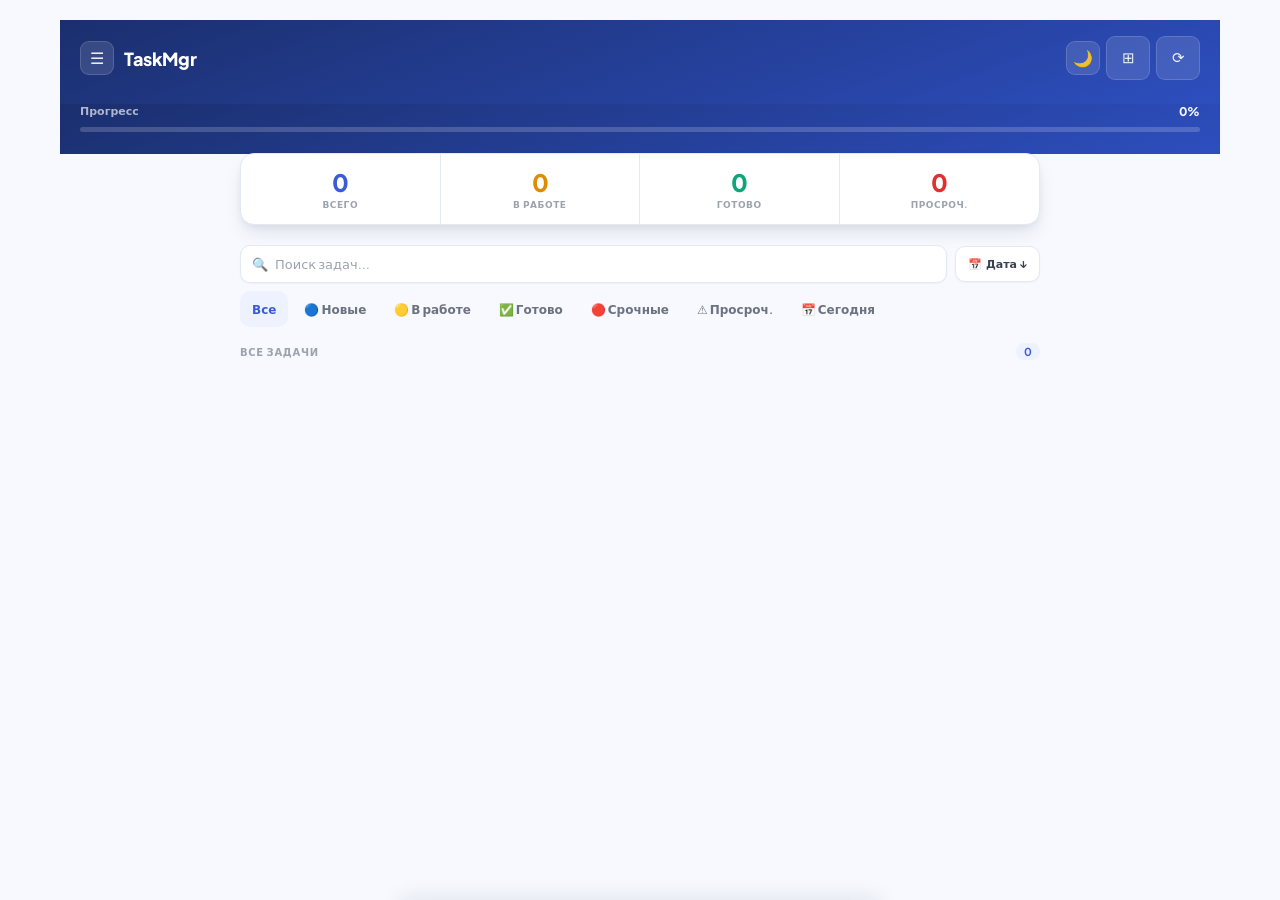
==== commit 6eebb6a5: "Update index.html" ====
--- a/static/index.html
+++ b/static/index.html
@@ -2004,20 +2004,364 @@
 .dp-com-inp:focus{border-color:var(--blue)}
 .dp-com-send{margin-top:8px;background:var(--blue);color:#fff;border:none;border-radius:9px;padding:9px 16px;font-family:inherit;font-size:13px;font-weight:700;cursor:pointer;display:flex;align-items:center;gap:5px}
 
+
+/* ════════════════════════════════════════════════════════
+   DARK MODE
+════════════════════════════════════════════════════════ */
+[data-theme="dark"] {
+  --bg:        #0F172A;
+  --surface:   #1E293B;
+  --surface2:  #243354;
+  --surface3:  #2D3F62;
+  --border:    #334155;
+  --border2:   #475569;
+  --blue-soft: #1E3A5F;
+  --red-soft:  #3B1515;
+  --yel-soft:  #3B2E0F;
+  --grn-soft:  #0F2E20;
+  --text:      #F1F5F9;
+  --text2:     #CBD5E1;
+  --muted:     #94A3B8;
+  --muted2:    #64748B;
+}
+[data-theme="dark"] .header,
+[data-theme="dark"] .progress-banner { background: linear-gradient(160deg,#0A1628 0%,#1B2F6E 100%); }
+[data-theme="dark"] .loading { background: linear-gradient(160deg,#0A1628 0%,#1B2F6E 100%); }
+[data-theme="dark"] .modal,
+[data-theme="dark"] .qa-sheet,
+[data-theme="dark"] .sidebar,
+[data-theme="dark"] .dp-panel { background: var(--surface); }
+[data-theme="dark"] .bottom-nav,
+[data-theme="dark"] .dp-header { background: rgba(30,41,59,.95); }
+[data-theme="dark"] .task-card { box-shadow: 0 1px 3px rgba(0,0,0,.4); }
+[data-theme="dark"] .stats { background: var(--surface); border-color: var(--border); }
+[data-theme="dark"] .form-input,
+[data-theme="dark"] .form-select,
+[data-theme="dark"] .form-textarea { background: var(--surface2); color: var(--text); border-color: var(--border); }
+[data-theme="dark"] .search-input { background: var(--surface2); color: var(--text); border-color: var(--border); }
+[data-theme="dark"] .editor-body  { color: var(--text); }
+[data-theme="dark"] .editor-wrap  { background: var(--surface2); }
+[data-theme="dark"] .editor-toolbar { background: var(--surface3); }
+.dark-btn {
+  background: rgba(255,255,255,.12); border: 1px solid rgba(255,255,255,.15);
+  border-radius: 9px; width: 34px; height: 34px;
+  color: rgba(255,255,255,.9); font-size: 16px; cursor: pointer;
+  display: flex; align-items: center; justify-content: center;
+  transition: background var(--fast);
+}
+.dark-btn:active { background: rgba(255,255,255,.25); }
+
+/* ════════════════════════════════════════════════════════
+   QUICK ADD BAR
+════════════════════════════════════════════════════════ */
+.quick-add-bar {
+  position: fixed; bottom: 0; left: 0; right: 0;
+  max-width: 480px; margin: 0 auto;
+  background: var(--surface);
+  border-top: 1px solid var(--border);
+  padding: 10px 14px max(env(safe-area-inset-bottom),10px);
+  z-index: 43;
+  box-shadow: 0 -4px 20px rgba(17,24,39,.08);
+  transform: translateY(100%);
+  transition: transform .3s var(--ease);
+}
+.quick-add-bar.open { transform: translateY(0); }
+.qa-row1 { display: flex; gap: 10px; align-items: center; margin-bottom: 8px; }
+.qa-main-input {
+  flex: 1; border: none; outline: none; background: none;
+  font-family: inherit; font-size: 15px; font-weight: 600;
+  color: var(--text); padding: 4px 0;
+}
+.qa-main-input::placeholder { color: var(--muted2); font-weight: 400; }
+.qa-submit {
+  width: 34px; height: 34px; background: var(--blue); border: none;
+  border-radius: 10px; color: #fff; font-size: 18px; cursor: pointer;
+  display: flex; align-items: center; justify-content: center;
+  transition: all var(--fast); flex-shrink: 0;
+}
+.qa-submit:disabled { background: var(--border); }
+.qa-submit:active { transform: scale(.9); }
+.qa-row2 { display: flex; gap: 7px; flex-wrap: wrap; }
+.qa-opt {
+  display: flex; align-items: center; gap: 5px;
+  background: var(--surface2); border: 1px solid var(--border);
+  border-radius: 99px; padding: 5px 12px;
+  font-family: inherit; font-size: 12px; font-weight: 600;
+  color: var(--muted); cursor: pointer; transition: all var(--fast);
+}
+.qa-opt:active { transform: scale(.95); }
+.qa-opt.active { background: var(--blue-soft); color: var(--blue); border-color: var(--blue-mid); }
+.qa-opt.prio-high { background: var(--red-soft); color: var(--red); border-color: transparent; }
+.qa-opt.prio-medium { background: var(--yel-soft); color: #92400E; border-color: transparent; }
+.qa-opt.prio-low { background: var(--grn-soft); color: var(--green); border-color: transparent; }
+
+/* Quick add trigger (inline in task list) */
+.inline-add-trigger {
+  display: flex; align-items: center; gap: 10px;
+  padding: 12px 16px;
+  color: var(--muted2); font-size: 14px; cursor: pointer;
+  border: 1.5px dashed var(--border2); border-radius: 14px;
+  margin: 0 14px; transition: all var(--fast);
+}
+.inline-add-trigger:active { background: var(--surface2); }
+
+/* ════════════════════════════════════════════════════════
+   UNDO TOAST
+════════════════════════════════════════════════════════ */
+.undo-toast {
+  position: fixed; bottom: 96px; left: 16px; right: 16px;
+  max-width: 448px; margin: 0 auto;
+  background: #1E293B; color: #fff;
+  border-radius: 14px; padding: 14px 16px;
+  display: flex; align-items: center; gap: 12px;
+  z-index: 250; box-shadow: var(--shadow-lg);
+  transform: translateY(80px); opacity: 0;
+  transition: transform .35s var(--ease), opacity .3s;
+}
+.undo-toast.show { transform: translateY(0); opacity: 1; }
+.undo-toast-text { flex: 1; font-size: 14px; font-weight: 600; }
+.undo-toast-timer {
+  width: 32px; height: 32px; flex-shrink: 0;
+  border-radius: 50%; background: rgba(255,255,255,.1);
+  display: flex; align-items: center; justify-content: center;
+  font-size: 12px; font-weight: 800; color: rgba(255,255,255,.7);
+}
+.undo-btn {
+  background: var(--blue); border: none; border-radius: 8px;
+  padding: 7px 14px; color: #fff; font-family: inherit;
+  font-size: 13px; font-weight: 700; cursor: pointer; flex-shrink: 0;
+}
+.undo-btn:active { opacity: .85; }
+
+/* ════════════════════════════════════════════════════════
+   MASS ACTIONS
+════════════════════════════════════════════════════════ */
+.mass-bar {
+  position: fixed; bottom: 0; left: 0; right: 0;
+  max-width: 480px; margin: 0 auto;
+  background: var(--text); color: #fff;
+  padding: 12px 16px max(env(safe-area-inset-bottom),12px);
+  display: none; align-items: center; gap: 10px;
+  z-index: 46; box-shadow: var(--shadow-lg);
+}
+.mass-bar.show { display: flex; }
+.mass-count { flex: 1; font-size: 13px; font-weight: 700; }
+.mass-btn {
+  border: none; border-radius: 9px; padding: 9px 14px;
+  font-family: inherit; font-size: 13px; font-weight: 700;
+  cursor: pointer; transition: all var(--fast);
+}
+.mass-btn:active { transform: scale(.96); }
+.mass-btn.complete { background: var(--green); color: #fff; }
+.mass-btn.del      { background: var(--red); color: #fff; }
+.mass-btn.cancel   { background: rgba(255,255,255,.15); color: #fff; }
+/* Card selected state */
+.task-card.selected { box-shadow: 0 0 0 2px var(--blue); }
+.task-card .mass-check {
+  width: 22px; height: 22px; border-radius: 50%;
+  border: 2px solid var(--border2); flex-shrink: 0;
+  display: none; align-items: center; justify-content: center;
+  transition: all var(--fast); margin-top: 1px;
+}
+.mass-mode .task-card .mass-check { display: flex; }
+.mass-mode .task-card .task-check { display: none; }
+.task-card.selected .mass-check { background: var(--blue); border-color: var(--blue); }
+.task-card.selected .mass-check::after { content: '✓'; font-size: 13px; color: #fff; font-weight: 800; }
+
+/* ════════════════════════════════════════════════════════
+   STATISTICS PANEL
+════════════════════════════════════════════════════════ */
+.stats-overlay {
+  position: fixed; inset: 0; background: rgba(17,24,39,.5);
+  backdrop-filter: blur(6px); z-index: 130;
+  opacity: 0; pointer-events: none; transition: opacity .28s;
+}
+.stats-overlay.open { opacity: 1; pointer-events: all; }
+.stats-panel {
+  position: absolute; inset: 0; background: var(--bg);
+  overflow-y: auto;
+  transform: translateY(100%);
+  transition: transform .36s var(--ease);
+  max-width: 480px; margin: 0 auto;
+}
+.stats-overlay.open .stats-panel { transform: translateY(0); }
+.stats-header {
+  position: sticky; top: 0; background: rgba(247,249,255,.94);
+  backdrop-filter: blur(12px); border-bottom: 1px solid var(--border);
+  padding: 13px 18px; display: flex; align-items: center; gap: 12px; z-index: 6;
+}
+[data-theme="dark"] .stats-header { background: rgba(30,41,59,.95); }
+.stats-header h2 { flex: 1; font-size: 17px; font-weight: 800; letter-spacing: -.02em; }
+.stats-close {
+  width: 30px; height: 30px; background: var(--surface2); border: none;
+  border-radius: 8px; cursor: pointer; font-size: 15px; color: var(--muted);
+  display: flex; align-items: center; justify-content: center;
+}
+.stats-section { padding: 20px 18px 0; }
+.stats-section-title {
+  font-size: 11px; font-weight: 800; text-transform: uppercase;
+  letter-spacing: .07em; color: var(--muted2); margin-bottom: 14px;
+}
+.big-numbers { display: grid; grid-template-columns: repeat(3,1fr); gap: 10px; margin-bottom: 20px; }
+.big-num-card {
+  background: var(--surface); border: 1px solid var(--border);
+  border-radius: 14px; padding: 14px 12px; text-align: center;
+  box-shadow: var(--shadow-sm);
+}
+.big-num { font-size: 32px; font-weight: 800; letter-spacing: -.05em; line-height: 1; }
+.big-num-label { font-size: 10px; font-weight: 700; color: var(--muted2); text-transform: uppercase; letter-spacing: .06em; margin-top: 5px; }
+/* Bar chart */
+.chart-wrap { background: var(--surface); border: 1px solid var(--border); border-radius: 14px; padding: 16px; box-shadow: var(--shadow-sm); }
+.chart-bars { display: flex; align-items: flex-end; gap: 6px; height: 80px; margin-bottom: 8px; }
+.chart-bar-wrap { flex: 1; display: flex; flex-direction: column; align-items: center; gap: 4px; }
+.chart-bar {
+  width: 100%; background: var(--blue); border-radius: 4px 4px 0 0;
+  min-height: 3px; transition: height .4s var(--ease);
+}
+.chart-bar.today { background: var(--green); }
+.chart-bar.zero  { background: var(--border); min-height: 3px; }
+.chart-label { font-size: 10px; color: var(--muted2); font-weight: 600; }
+.chart-count { font-size: 11px; font-weight: 800; color: var(--text2); }
+/* Completion breakdown */
+.breakdown { display: flex; flex-direction: column; gap: 8px; }
+.breakdown-row { display: flex; align-items: center; gap: 10px; }
+.breakdown-label { font-size: 13px; font-weight: 600; color: var(--text2); width: 80px; flex-shrink: 0; }
+.breakdown-bar-wrap { flex: 1; height: 8px; background: var(--border); border-radius: 99px; overflow: hidden; }
+.breakdown-bar { height: 100%; border-radius: 99px; transition: width .5s var(--ease); }
+.breakdown-count { font-size: 12px; font-weight: 700; color: var(--muted); width: 30px; text-align: right; }
+/* Export button */
+.export-btn {
+  width: 100%; background: var(--surface); border: 1px solid var(--border);
+  border-radius: 12px; padding: 14px 16px;
+  display: flex; align-items: center; gap: 12px;
+  font-family: inherit; font-size: 14px; font-weight: 600;
+  color: var(--text2); cursor: pointer; transition: all var(--fast);
+  box-shadow: var(--shadow-sm);
+}
+.export-btn:active { background: var(--surface2); }
+.export-icon { font-size: 22px; }
+
+/* ════════════════════════════════════════════════════════
+   FOCUS MODE (Today only)
+════════════════════════════════════════════════════════ */
+.focus-overlay {
+  position: fixed; inset: 0;
+  background: var(--bg); z-index: 125;
+  opacity: 0; pointer-events: none; transition: opacity .25s;
+  overflow-y: auto;
+}
+.focus-overlay.open { opacity: 1; pointer-events: all; }
+.focus-header {
+  background: linear-gradient(160deg,#1B2F6E,#2D4EBE);
+  padding: 20px 20px 28px;
+}
+.focus-back {
+  background: rgba(255,255,255,.15); border: none; border-radius: 9px;
+  padding: 8px 14px; color: #fff; font-family: inherit; font-size: 14px;
+  font-weight: 600; cursor: pointer; margin-bottom: 16px; display: inline-block;
+}
+.focus-date { font-size: 13px; color: rgba(255,255,255,.6); font-weight: 600; margin-bottom: 4px; }
+.focus-title { font-size: 26px; font-weight: 800; color: #fff; letter-spacing: -.02em; }
+.focus-subtitle { font-size: 13px; color: rgba(255,255,255,.5); margin-top: 4px; }
+.focus-body { padding: 16px 14px; }
+.focus-empty { text-align: center; padding: 60px 24px; color: var(--muted); }
+.focus-empty .focus-empty-icon { font-size: 52px; margin-bottom: 12px; }
+.focus-empty p { font-size: 15px; font-weight: 600; }
+
+/* ════════════════════════════════════════════════════════
+   TAGS
+════════════════════════════════════════════════════════ */
+.tag-chip {
+  display: inline-flex; align-items: center; gap: 3px;
+  background: var(--surface2); color: var(--muted);
+  border: 1px solid var(--border); border-radius: 5px;
+  padding: 2px 7px; font-size: 10px; font-weight: 700;
+}
+.tag-chip::before { content: '#'; opacity: .5; }
+.tags-input-wrap { display: flex; flex-wrap: wrap; gap: 6px; padding: 8px 10px; border: 1px solid var(--border); border-radius: var(--radius-sm); background: var(--surface2); }
+.tags-input { border: none; outline: none; background: none; font-family: inherit; font-size: 13px; color: var(--text); min-width: 80px; flex: 1; }
+
+/* ════════════════════════════════════════════════════════
+   RECURRING BADGE
+════════════════════════════════════════════════════════ */
+.recurring-badge {
+  display: inline-flex; align-items: center; gap: 3px;
+  font-size: 10px; font-weight: 700; color: var(--blue);
+  background: var(--blue-soft); padding: 2px 6px; border-radius: 5px;
+}
+
+/* ════════════════════════════════════════════════════════
+   OFFLINE BANNER
+════════════════════════════════════════════════════════ */
+.offline-banner {
+  position: fixed; top: 0; left: 0; right: 0; max-width: 480px; margin: 0 auto;
+  background: #92400E; color: #FEF3C7;
+  padding: 8px 16px; font-size: 12px; font-weight: 700;
+  text-align: center; z-index: 999;
+  transform: translateY(-100%); transition: transform .3s var(--ease);
+}
+.offline-banner.show { transform: translateY(0); }
+
+/* ════════════════════════════════════════════════════════
+   PRIORITY DOT — clickable
+════════════════════════════════════════════════════════ */
+.task-prio-dot {
+  cursor: pointer; transition: transform .15s;
+}
+.task-prio-dot:active { transform: scale(1.5); }
+
+/* ════════════════════════════════════════════════════════
+   NOTIFICATION SETTINGS
+════════════════════════════════════════════════════════ */
+.settings-row {
+  display: flex; align-items: center; padding: 14px 18px;
+  border-bottom: 1px solid var(--border); gap: 12px;
+}
+.settings-row-label { flex: 1; font-size: 14px; font-weight: 600; color: var(--text); }
+.settings-row-sub { font-size: 12px; color: var(--muted); margin-top: 2px; }
+.toggle-switch {
+  width: 44px; height: 26px; background: var(--border2);
+  border-radius: 99px; position: relative; cursor: pointer;
+  transition: background .2s; flex-shrink: 0;
+}
+.toggle-switch.on { background: var(--blue); }
+.toggle-switch::after {
+  content: ''; position: absolute;
+  width: 20px; height: 20px; background: #fff;
+  border-radius: 50%; top: 3px; left: 3px;
+  transition: left .2s; box-shadow: 0 1px 3px rgba(0,0,0,.2);
+}
+.toggle-switch.on::after { left: 21px; }
+
+.task-tags { display:flex; flex-wrap:wrap; gap:4px; padding: 6px 0 2px 34px; }
+
   </style>
+  <meta name="app-version" content="202606060219">
   <script>
-    // SW только на реальном HTTPS сервере (не в Claude/localhost)
+    // ── Cache buster: сбрасываем старый SW при обновлении ──
+    const _APP_VERSION = '202606060219';
     const _realHost = !location.hostname.includes('claudeusercontent') &&
                       !location.hostname.includes('localhost') &&
                       !location.hostname.includes('127.0.0.1') &&
                       location.protocol === 'https:';
+
     if ('serviceWorker' in navigator && _realHost) {
-      window.addEventListener('load', () => {
-        navigator.serviceWorker.register('/sw.js')
-          .then(r => console.log('✅ SW:', r.scope))
+      window.addEventListener('load', async () => {
+        // Сначала проверяем все существующие SW и обновляем
+        const regs = await navigator.serviceWorker.getRegistrations();
+        for (const reg of regs) {
+          await reg.update();
+        }
+        // Регистрируем/обновляем SW
+        navigator.serviceWorker.register('/sw.js?v=202606060219')
+          .then(r => {
+            console.log('✅ SW v202606060219:', r.scope);
+            r.update(); // Принудительное обновление
+          })
           .catch(e => console.warn('SW skip:', e.message));
       });
     }
+
     if (location.search.includes('action=add')) {
       window.addEventListener('load', () => setTimeout(() => window.ModalsModule?.openAdd(), 700));
     }
@@ -2074,6 +2418,12 @@
         <div class="sb-section-header" data-section="sbSec3"><span class="sb-section-title">Приоритет</span><span class="sb-chevron">▾</span></div>
         <div class="sb-section-body">
           <div class="sb-nav-item" data-filter="high"><span class="sb-icon" style="color:var(--red)">↑</span><span class="sb-label">Высокий</span><span class="sb-nav-badge danger" id="sbCnt-high"></span></div>
+        </div>
+      </div>
+      <div class="sb-section collapsed" id="sbSecTags">
+        <div class="sb-section-header" data-section="sbSecTags"><span class="sb-section-title">Теги</span><span class="sb-chevron">▾</span></div>
+        <div class="sb-section-body" id="sbTagsList">
+          <div style="padding:8px 14px;font-size:12px;color:var(--muted2)">Загрузка тегов...</div>
         </div>
       </div>
       <div class="sb-section collapsed" id="sbSec4">
@@ -2231,6 +2581,22 @@
           <input class="form-input" id="taskAssignee" placeholder="@username">
         </div>
       </div>
+      <!-- Теги -->
+      <div class="form-group">
+        <label class="form-label">Теги <span style="color:var(--muted2);font-weight:400">(через запятую)</span></label>
+        <input class="form-input" id="taskTags" placeholder="работа, клиент, срочно" autocomplete="off">
+      </div>
+      <!-- Повторяемость -->
+      <div class="form-group">
+        <label class="form-label">Повторяемость</label>
+        <select class="form-select" id="taskRecurrence">
+          <option value="none">— Не повторять</option>
+          <option value="daily">🔄 Ежедневно</option>
+          <option value="weekly">📅 Еженедельно</option>
+          <option value="monthly">🗓 Ежемесячно</option>
+          <option value="yearly">📆 Ежегодно</option>
+        </select>
+      </div>
     </div>
     <div class="modal-footer">
       <button class="btn btn-danger"  id="deleteBtn"      style="display:none" onclick="window.ModalsModule?.deleteTask()">🗑</button>
@@ -3063,8 +3429,9 @@
            data-id="${task.id}" style="animation-delay:${index*0.03}s"
            onclick="window.DetailsModule?.open('${task.id}')">
         <div class="swipe-hint" id="sh_${task.id}">✅</div>
-        <div class="task-card-inner">
+        <div class="task-card-inner" onclick="window._massMode&&window.toggleMassSelect('${task.id}',event)">
           <div class="task-row1">
+            <div class="mass-check ${window._selectedTasks?.has(task.id)?'selected':''}"></div>
             <div class="task-check ${isDone?'checked':''}"
                  onclick="event.stopPropagation();window.TasksModule.toggleDone('${task.id}')"></div>
             <div class="task-body">
@@ -3079,9 +3446,11 @@
               ${STATUS_SHORT[task.status]}
             </span>
             <span class="task-meta-sep"></span>
-            <span class="task-prio-dot ${task.priority}"></span>
+            <span class="task-prio-dot ${task.priority}" onclick="window.cyclePriority('${task.id}',event)" title="Сменить приоритет"></span>
             ${assigneeHTML}
+            ${task.recurrence && task.recurrence !== 'none' ? `<span class="task-meta-sep"></span><span class="recurring-badge">${{daily:'🔄',weekly:'📅',monthly:'🗓',yearly:'📆'}[task.recurrence]||'🔄'}</span>` : ''}
           </div>
+          ${Array.isArray(task.tags) && task.tags.length ? `<div class="task-tags">${task.tags.slice(0,4).map(t=>`<span class="tag-chip">${window.escHtml(t)}</span>`).join('')}</div>` : ''}
         </div>
       </div>`;
   }
@@ -3427,6 +3796,7 @@
     _val('taskTitle', ''); _val('taskDesc', '');
     _val('taskStatus', 'todo'); _val('taskPriority', 'medium');
     _val('taskDeadline', ''); _val('taskAssignee', '');
+    _val('taskTags', ''); _val('taskRecurrence', 'none');
     _setDisplay('deleteBtn', 'none');
     if (window.setEditorHtml) window.setEditorHtml('');
     document.getElementById('taskModal')?.classList.add('open');
@@ -3442,8 +3812,10 @@
     _val('taskTitle',    task.title);
     _val('taskStatus',   task.status);
     _val('taskPriority', task.priority);
-    _val('taskDeadline', task.deadline || '');
-    _val('taskAssignee', task.assignee || '');
+    _val('taskDeadline',   task.deadline   || '');
+    _val('taskAssignee',   task.assignee   || '');
+    _val('taskTags',       Array.isArray(task.tags) ? task.tags.join(', ') : (task.tags || ''));
+    _val('taskRecurrence', task.recurrence || 'none');
     if (window.setEditorHtml) window.setEditorHtml(task.description || '');
     else _val('taskDesc', task.description || '');
     _setDisplay('deleteBtn', 'flex');
@@ -3464,15 +3836,18 @@
       ? window.getEditorHtml()
       : (document.getElementById('taskDesc')?.value || '');
 
-    const data = {
+    const _rawTags = (document.getElementById('taskTags')?.value||'').split(',').map(t=>t.trim()).filter(Boolean);
+      const data = {
       title,
       description,
-      status:    document.getElementById('taskStatus')?.value   || 'todo',
-      priority:  document.getElementById('taskPriority')?.value || 'medium',
-      deadline:  document.getElementById('taskDeadline')?.value || '',
-      assignee:  document.getElementById('taskAssignee')?.value.trim() || '',
-      user_id:   window.userId,
-      user_name: window.userName,
+      status:     document.getElementById('taskStatus')?.value     || 'todo',
+      priority:   document.getElementById('taskPriority')?.value   || 'medium',
+      deadline:   document.getElementById('taskDeadline')?.value   || '',
+      assignee:   document.getElementById('taskAssignee')?.value.trim() || '',
+      tags:       _rawTags,
+      recurrence: document.getElementById('taskRecurrence')?.value || 'none',
+      user_id:    window.userId,
+      user_name:  window.userName,
       // ✅ subtasks хранятся ОТДЕЛЬНО — не передаём здесь
     };
 
@@ -4236,6 +4611,806 @@
 
 init();
 
+
+
+// ════════════════════════════════════════════════════════
+//  DARK MODE
+// ════════════════════════════════════════════════════════
+(function initTheme() {
+  const saved = localStorage.getItem('tm_theme') || 'light';
+  document.body.dataset.theme = saved;
+  // Add dark mode button to header after DOM is ready
+  document.addEventListener('DOMContentLoaded', () => _addDarkBtn());
+  if (document.readyState !== 'loading') _addDarkBtn();
+})();
+
+function _addDarkBtn() {
+  const hr = document.querySelector('.header-right');
+  if (!hr || document.getElementById('darkBtn')) return;
+  const btn = document.createElement('button');
+  btn.id = 'darkBtn'; btn.className = 'dark-btn'; btn.title = 'Тёмная тема';
+  btn.textContent = document.body.dataset.theme === 'dark' ? '☀️' : '🌙';
+  btn.onclick = toggleDarkMode;
+  hr.prepend(btn);
+}
+
+function toggleDarkMode() {
+  const isDark = document.body.dataset.theme === 'dark';
+  const next   = isDark ? 'light' : 'dark';
+  document.body.dataset.theme = next;
+  localStorage.setItem('tm_theme', next);
+  const btn = document.getElementById('darkBtn');
+  if (btn) btn.textContent = next === 'dark' ? '☀️' : '🌙';
+  window.tg?.setHeaderColor?.(next === 'dark' ? '#0F172A' : '#3B5BDB');
+}
+
+// ════════════════════════════════════════════════════════
+//  OPTIMISTIC UPDATES — мгновенный отклик интерфейса
+//  UI обновляется сразу, API вызывается в фоне
+// ════════════════════════════════════════════════════════
+window._optimisticPatch = async function(taskId, changes) {
+  const task = window.tasks.find(t => t.id === taskId);
+  if (!task) return;
+  const backup = { ...task };
+  Object.assign(task, changes);
+  window.RenderModule?.renderTasks();
+  window.updateStats?.();
+  if (window.currentDetailId === taskId) {
+    window.DetailsModule?.open(taskId);
+  }
+  try {
+    const res = await window.apiCall('PATCH', `/tasks/${taskId}`, {
+      ...changes, user_id: window.userId
+    });
+    if (!res) throw new Error('API failed');
+  } catch {
+    // Rollback on error
+    Object.assign(task, backup);
+    window.RenderModule?.renderTasks();
+    window.showToast?.('Ошибка синхронизации — повтор...', 'error');
+  }
+};
+
+// ════════════════════════════════════════════════════════
+//  PRIORITY TAP CYCLE — тап на точку приоритета
+// ════════════════════════════════════════════════════════
+window.cyclePriority = async function(taskId, event) {
+  event.stopPropagation();
+  const task = window.tasks.find(t => t.id === taskId);
+  if (!task) return;
+  const order = ['high', 'medium', 'low'];
+  const next  = order[(order.indexOf(task.priority) + 1) % 3];
+  window._optimisticPatch(taskId, { priority: next });
+  window.tg?.HapticFeedback?.selectionChanged();
+};
+
+// ════════════════════════════════════════════════════════
+//  UNDO DELETE — отмена удаления 5 секунд
+// ════════════════════════════════════════════════════════
+let _undoPending   = null;
+let _undoTimer     = null;
+let _undoCountdown = null;
+
+window.deleteTaskWithUndo = async function(id) {
+  const task = window.tasks.find(t => t.id === id);
+  if (!task) return;
+
+  // Optimistically remove
+  window.tasks = window.tasks.filter(t => t.id !== id);
+  window.subCache?.delete(id);
+  window.comCache?.delete(id);
+  window.RenderModule?.renderTasks();
+  window.updateStats?.();
+
+  // Close panels if this task was open
+  if (window.currentDetailId === id) window.DetailsModule?.close();
+
+  // Show undo toast
+  _showUndoToast(task);
+};
+
+function _showUndoToast(task) {
+  clearTimeout(_undoTimer);
+  clearInterval(_undoCountdown);
+  _undoPending = task;
+
+  const toast  = document.getElementById('undoToast');
+  const text   = document.getElementById('undoToastText');
+  const timer  = document.getElementById('undoTimer');
+  if (!toast) return;
+
+  text.textContent = `Удалено: ${task.title.slice(0, 35)}${task.title.length > 35 ? '…' : ''}`;
+  let seconds = 5;
+  timer.textContent = seconds;
+  toast.classList.add('show');
+  window.tg?.HapticFeedback?.notificationOccurred('warning');
+
+  _undoCountdown = setInterval(() => {
+    seconds--;
+    timer.textContent = seconds;
+    if (seconds <= 0) clearInterval(_undoCountdown);
+  }, 1000);
+
+  _undoTimer = setTimeout(async () => {
+    _hideUndoToast();
+    if (_undoPending) {
+      await window.apiCall('DELETE', `/tasks/${_undoPending.id}`);
+      _undoPending = null;
+      window.SidebarModule?.updateCounts();
+    }
+  }, 5000);
+}
+
+function _hideUndoToast() {
+  document.getElementById('undoToast')?.classList.remove('show');
+  clearInterval(_undoCountdown);
+}
+
+window.undoDelete = function() {
+  if (!_undoPending) return;
+  clearTimeout(_undoTimer);
+  clearInterval(_undoCountdown);
+  // Restore task
+  window.tasks.unshift(_undoPending);
+  _undoPending = null;
+  _hideUndoToast();
+  window.RenderModule?.renderTasks();
+  window.updateStats?.();
+  window.SidebarModule?.updateCounts();
+  window.showToast?.('Задача восстановлена ✓', 'success');
+  window.tg?.HapticFeedback?.notificationOccurred('success');
+};
+
+// Override ModalsModule.deleteTask to use undo
+const _origDeleteTask = window.ModalsModule?.deleteTask?.bind(window.ModalsModule);
+if (window.ModalsModule) {
+  window.ModalsModule.deleteTask = async function() {
+    if (!window.editingId) return;
+    const id = window.editingId;
+    window.ModalsModule.close();
+    await window.deleteTaskWithUndo(id);
+  };
+}
+
+// ════════════════════════════════════════════════════════
+//  QUICK ADD BAR — молниеносное добавление задач
+// ════════════════════════════════════════════════════════
+let _qaPriority = 'medium';
+let _qaDate     = '';
+const _PRIO_CYCLE = ['medium', 'high', 'low'];
+const _PRIO_LABELS = { medium: '🟡 Средний', high: '🔴 Высокий', low: '🟢 Низкий' };
+const _PRIO_CLASS  = { medium: 'prio-medium', high: 'prio-high', low: 'prio-low' };
+
+window.openQuickAdd = function() {
+  const bar = document.getElementById('quickAddBar');
+  if (!bar) return;
+  bar.classList.add('open');
+  // Shift content up
+  document.querySelector('.app').style.paddingBottom = '140px';
+  setTimeout(() => document.getElementById('qaMainInput')?.focus(), 150);
+  window.tg?.HapticFeedback?.impactOccurred('light');
+};
+
+window.closeQuickAdd = function() {
+  const bar = document.getElementById('quickAddBar');
+  if (!bar) return;
+  bar.classList.remove('open');
+  document.querySelector('.app').style.paddingBottom = '';
+  document.getElementById('qaMainInput').value = '';
+  _qaPriority = 'medium'; _qaDate = '';
+  _updateQaOpts();
+};
+
+window.qaCyclePrio = function() {
+  const i  = _PRIO_CYCLE.indexOf(_qaPriority);
+  _qaPriority = _PRIO_CYCLE[(i + 1) % _PRIO_CYCLE.length];
+  _updateQaOpts();
+  window.tg?.HapticFeedback?.selectionChanged();
+};
+
+window.qaToggleDate = function() {
+  const dp = document.getElementById('qaDatePicker');
+  if (!dp) return;
+  if (dp.style.display === 'none') {
+    dp.style.display = 'block';
+    dp.value = new Date().toISOString().slice(0, 10);
+    _qaDate = dp.value;
+    dp.onchange = () => { _qaDate = dp.value; _updateQaOpts(); };
+  } else {
+    dp.style.display = 'none'; _qaDate = '';
+  }
+  _updateQaOpts();
+};
+
+function _updateQaOpts() {
+  const prioBtn = document.getElementById('qaPrioOpt');
+  const dateBtn = document.getElementById('qaDateOpt');
+  if (prioBtn) {
+    prioBtn.textContent = _PRIO_LABELS[_qaPriority];
+    prioBtn.className   = 'qa-opt ' + _PRIO_CLASS[_qaPriority];
+  }
+  if (dateBtn) dateBtn.classList.toggle('active', !!_qaDate);
+}
+
+async function _qaSubmit() {
+  const input = document.getElementById('qaMainInput');
+  const title = input?.value.trim();
+  if (!title) return;
+
+  // Optimistic add
+  const now    = new Date().toISOString();
+  const fakeId = 'tmp_' + Date.now();
+  const newTask = {
+    id: fakeId, title, status: 'todo',
+    priority: _qaPriority, deadline: _qaDate,
+    assignee: '', description: '',
+    created_at: now, updated_at: now, completed_at: '',
+  };
+  window.tasks.unshift(newTask);
+  window.RenderModule?.renderTasks();
+  window.updateStats?.();
+  window.showToast?.('✓ Задача добавлена', 'success');
+  window.tg?.HapticFeedback?.notificationOccurred('success');
+
+  // Reset input (keep bar open for speed entry)
+  input.value = '';
+  document.getElementById('qaSubmitBtn').disabled = true;
+
+  // Sync to server
+  const res = await window.apiCall('POST', '/tasks', {
+    title, status: 'todo', priority: _qaPriority, deadline: _qaDate,
+    description: '', assignee: '',
+    user_id: window.userId, user_name: window.userName,
+  });
+  if (res?.task) {
+    const idx = window.tasks.findIndex(t => t.id === fakeId);
+    if (idx !== -1) window.tasks[idx] = res.task;
+    window.RenderModule?.renderTasks();
+    window.SidebarModule?.updateCounts();
+  }
+}
+
+// Wire quick add bar inputs
+document.addEventListener('DOMContentLoaded', _initQuickAddListeners);
+if (document.readyState !== 'loading') _initQuickAddListeners();
+function _initQuickAddListeners() {
+  const input  = document.getElementById('qaMainInput');
+  const submit = document.getElementById('qaSubmitBtn');
+  if (!input) return;
+  input.addEventListener('input', () => {
+    if (submit) submit.disabled = !input.value.trim();
+  });
+  input.addEventListener('keydown', e => {
+    if (e.key === 'Enter' && !e.shiftKey && input.value.trim()) {
+      e.preventDefault(); _qaSubmit();
+    }
+    if (e.key === 'Escape') window.closeQuickAdd();
+  });
+  submit?.addEventListener('click', _qaSubmit);
+}
+
+// ════════════════════════════════════════════════════════
+//  MASS ACTIONS — выбор нескольких задач
+// ════════════════════════════════════════════════════════
+window._selectedTasks = new Set();
+window._massMode      = false;
+
+window.enterMassMode = function(taskId) {
+  window._massMode = true;
+  window._selectedTasks.clear();
+  window._selectedTasks.add(taskId);
+  document.body.classList.add('mass-mode');
+  window.RenderModule?.renderTasks();
+  _updateMassBar();
+  window.tg?.HapticFeedback?.impactOccurred('medium');
+};
+
+window.exitMassMode = function() {
+  window._massMode = false;
+  window._selectedTasks.clear();
+  document.body.classList.remove('mass-mode');
+  window.RenderModule?.renderTasks();
+  document.getElementById('massActionBar')?.classList.remove('show');
+};
+
+window.toggleMassSelect = function(taskId, event) {
+  event?.stopPropagation();
+  if (window._selectedTasks.has(taskId)) window._selectedTasks.delete(taskId);
+  else window._selectedTasks.add(taskId);
+  window.tg?.HapticFeedback?.selectionChanged();
+  window.RenderModule?.renderTasks();
+  _updateMassBar();
+};
+
+function _updateMassBar() {
+  const n   = window._selectedTasks.size;
+  const bar = document.getElementById('massActionBar');
+  const lbl = document.getElementById('massCount');
+  if (bar) bar.classList.toggle('show', n > 0);
+  if (lbl) lbl.textContent = `Выбрано: ${n}`;
+}
+
+window.massComplete = async function() {
+  const ids = [...window._selectedTasks];
+  const now  = new Date().toISOString();
+  ids.forEach(id => {
+    const t = window.tasks.find(t => t.id === id);
+    if (t) { t.status = 'done'; t.completed_at = now; }
+  });
+  window.RenderModule?.renderTasks(); window.updateStats?.();
+  window.exitMassMode();
+  window.showToast(`✅ Выполнено ${ids.length} задач`, 'success');
+  await Promise.all(ids.map(id =>
+    window.apiCall('PATCH', `/tasks/${id}`, { status: 'done', user_id: window.userId })
+  ));
+};
+
+window.massDelete = async function() {
+  const ids = [...window._selectedTasks];
+  if (!confirm(`Удалить ${ids.length} задач?`)) return;
+  window.tasks = window.tasks.filter(t => !ids.includes(t.id));
+  ids.forEach(id => { window.subCache?.delete(id); window.comCache?.delete(id); });
+  window.RenderModule?.renderTasks(); window.updateStats?.();
+  window.exitMassMode();
+  window.showToast(`🗑 Удалено ${ids.length} задач`, 'error');
+  await Promise.all(ids.map(id => window.apiCall('DELETE', `/tasks/${id}`)));
+};
+
+// ════════════════════════════════════════════════════════
+//  STATISTICS PANEL
+// ════════════════════════════════════════════════════════
+window.openStats = function() {
+  document.getElementById('statsOverlay')?.classList.add('open');
+  document.body.style.overflow = 'hidden';
+  _renderStats();
+};
+
+window.closeStats = function() {
+  document.getElementById('statsOverlay')?.classList.remove('open');
+  document.body.style.overflow = '';
+};
+
+function _renderStats() {
+  const el = document.getElementById('statsContent');
+  if (!el) return;
+  const tasks  = window.tasks;
+  const today  = window.todayDate();
+  const total  = tasks.length;
+  const done   = tasks.filter(t => t.status === 'done').length;
+  const active = tasks.filter(t => t.status !== 'done').length;
+  const overdue= tasks.filter(t => t.deadline && t.status !== 'done' && window.safeDate(t.deadline) < today).length;
+  const pct    = total ? Math.round(done/total*100) : 0;
+
+  // Today's completions
+  const todayStr  = today.toISOString().slice(0,10);
+  const todayDone = tasks.filter(t => (t.completed_at||t.updated_at||'').startsWith(todayStr) && t.status === 'done').length;
+
+  // Last 7 days
+  const last7 = [];
+  let maxDay = 1;
+  for (let i = 6; i >= 0; i--) {
+    const d  = new Date(today); d.setDate(d.getDate() - i);
+    const ds = d.toISOString().slice(0,10);
+    const n  = tasks.filter(t => (t.completed_at||t.updated_at||'').startsWith(ds) && t.status === 'done').length;
+    const lbl= d.toLocaleDateString('ru', {weekday:'short'});
+    const isT= i === 0;
+    last7.push({ n, lbl, isT });
+    if (n > maxDay) maxDay = n;
+  }
+
+  // Priority breakdown
+  const ph = tasks.filter(t => t.status !== 'done' && t.priority === 'high').length;
+  const pm = tasks.filter(t => t.status !== 'done' && t.priority === 'medium').length;
+  const pl = tasks.filter(t => t.status !== 'done' && t.priority === 'low').length;
+
+  const bars = last7.map(({n,lbl,isT}) => {
+    const h = maxDay ? Math.max(4, Math.round(n/maxDay*72)) : 4;
+    return `<div class="chart-bar-wrap">
+      <div class="chart-count">${n||''}</div>
+      <div class="chart-bar${isT?' today':n===0?' zero':''}" style="height:${h}px"></div>
+      <div class="chart-label">${lbl}</div>
+    </div>`;
+  }).join('');
+
+  el.innerHTML = `
+    <div class="stats-section">
+      <div class="stats-section-title">Обзор</div>
+      <div class="big-numbers">
+        <div class="big-num-card">
+          <div class="big-num" style="color:var(--blue)">${total}</div>
+          <div class="big-num-label">Всего</div>
+        </div>
+        <div class="big-num-card">
+          <div class="big-num" style="color:var(--green)">${done}</div>
+          <div class="big-num-label">Готово</div>
+        </div>
+        <div class="big-num-card">
+          <div class="big-num" style="color:var(--yellow)">${todayDone}</div>
+          <div class="big-num-label">Сегодня</div>
+        </div>
+      </div>
+
+      <!-- Progress -->
+      <div class="chart-wrap" style="margin-bottom:12px">
+        <div style="display:flex;justify-content:space-between;align-items:baseline;margin-bottom:10px">
+          <span style="font-size:13px;font-weight:700;color:var(--text)">Общий прогресс</span>
+          <span style="font-size:22px;font-weight:800;color:var(--blue);letter-spacing:-.02em">${pct}%</span>
+        </div>
+        <div style="height:10px;background:var(--border);border-radius:99px;overflow:hidden">
+          <div style="height:100%;width:${pct}%;background:var(--blue);border-radius:99px;transition:width .6s var(--ease)"></div>
+        </div>
+        <div style="display:flex;justify-content:space-between;font-size:11px;color:var(--muted2);margin-top:6px">
+          <span>${active} активных</span><span>${done} выполнено</span>
+        </div>
+      </div>
+
+      <!-- 7-day chart -->
+      <div class="chart-wrap" style="margin-bottom:12px">
+        <div style="font-size:12px;font-weight:700;color:var(--muted2);margin-bottom:12px">Выполнено за 7 дней</div>
+        <div class="chart-bars">${bars}</div>
+      </div>
+
+      <!-- Priority breakdown -->
+      <div class="chart-wrap" style="margin-bottom:12px">
+        <div style="font-size:12px;font-weight:700;color:var(--muted2);margin-bottom:14px">Активные по приоритету</div>
+        <div class="breakdown">
+          ${_breakdownRow('🔴 Высокий', ph, active, 'var(--red)')}
+          ${_breakdownRow('🟡 Средний', pm, active, 'var(--yellow)')}
+          ${_breakdownRow('🟢 Низкий',  pl, active, 'var(--green)')}
+        </div>
+      </div>
+      ${overdue ? `<div style="background:var(--red-soft);border:1px solid var(--red);border-radius:12px;padding:14px 16px;margin-bottom:12px;font-size:14px;font-weight:700;color:var(--red)">⚠️ Просрочено задач: ${overdue}</div>` : ''}
+    </div>
+
+    <div class="stats-section">
+      <div class="stats-section-title">Экспорт данных</div>
+      <button class="export-btn" onclick="exportCSV()">
+        <span class="export-icon">📊</span>
+        <div>
+          <div>Скачать CSV</div>
+          <div style="font-size:11px;color:var(--muted);font-weight:500;margin-top:2px">Все ${total} задач с датами</div>
+        </div>
+      </button>
+    </div>
+    <div style="height:40px"></div>`;
+}
+
+function _breakdownRow(label, n, total, color) {
+  const pct = total ? Math.round(n/total*100) : 0;
+  return `<div class="breakdown-row">
+    <div class="breakdown-label">${label}</div>
+    <div class="breakdown-bar-wrap">
+      <div class="breakdown-bar" style="width:${pct}%;background:${color}"></div>
+    </div>
+    <div class="breakdown-count">${n}</div>
+  </div>`;
+}
+
+// ════════════════════════════════════════════════════════
+//  EXPORT CSV
+// ════════════════════════════════════════════════════════
+window.exportCSV = function() {
+  const STATUS = { todo: 'Новая', doing: 'В работе', done: 'Готово' };
+  const PRIO   = { high: 'Высокий', medium: 'Средний', low: 'Низкий' };
+  const headers = ['ID','Название','Статус','Приоритет','Дедлайн','Исполнитель','Создано','Выполнено','Описание'];
+  const rows = window.tasks.map(t => [
+    t.id,
+    t.title,
+    STATUS[t.status] || t.status,
+    PRIO[t.priority]  || t.priority,
+    t.deadline   || '',
+    t.assignee   || '',
+    t.created_at || '',
+    t.completed_at || '',
+    (t.description || '').replace(/<[^>]+>/g,'').slice(0, 200),
+  ]);
+  const esc = v => `"${String(v).replace(/"/g, '""')}"`;
+  const csv = [headers.map(esc), ...rows.map(r => r.map(esc))].map(r => r.join(',')).join('\r\n');
+  const blob = new Blob(['\uFEFF'+csv], { type: 'text/csv;charset=utf-8;' });
+  const url  = URL.createObjectURL(blob);
+  const a    = Object.assign(document.createElement('a'), {
+    href: url, download: `tasks_${new Date().toISOString().slice(0,10)}.csv`
+  });
+  document.body.appendChild(a); a.click();
+  document.body.removeChild(a); URL.revokeObjectURL(url);
+  window.showToast?.('✓ CSV скачан', 'success');
+};
+
+// ════════════════════════════════════════════════════════
+//  FOCUS MODE — только сегодня + в работе
+// ════════════════════════════════════════════════════════
+window.openFocusMode = function() {
+  const overlay = document.getElementById('focusOverlay');
+  if (!overlay) return;
+  overlay.classList.add('open');
+  document.body.style.overflow = 'hidden';
+  _renderFocusMode();
+  window.tg?.HapticFeedback?.impactOccurred('light');
+};
+
+window.closeFocusMode = function() {
+  document.getElementById('focusOverlay')?.classList.remove('open');
+  document.body.style.overflow = '';
+};
+
+function _renderFocusMode() {
+  const today  = window.todayDate();
+  const todayStr = today.toLocaleDateString('ru', {weekday:'long', day:'numeric', month:'long'});
+  const el_date  = document.getElementById('focusDate');
+  const el_sub   = document.getElementById('focusSubtitle');
+  const list     = document.getElementById('focusList');
+  if (el_date) el_date.textContent = todayStr;
+
+  const focus = window.tasks.filter(t =>
+    t.status !== 'done' && (
+      t.status === 'doing' ||
+      (t.deadline && new Date(t.deadline).toDateString() === today.toDateString())
+    )
+  );
+
+  if (el_sub) el_sub.textContent = `${focus.length} задач требуют внимания`;
+
+  if (!list) return;
+  if (!focus.length) {
+    list.innerHTML = `<div class="focus-empty">
+      <div class="focus-empty-icon">🎉</div>
+      <p>На сегодня всё готово!</p>
+      <p style="font-size:13px;color:var(--muted);margin-top:8px">Отличная работа</p>
+    </div>`;
+    return;
+  }
+
+  list.innerHTML = focus.map((t, i) =>
+    window.RenderModule.taskCardHTML(t, i)
+  ).join('');
+}
+
+// ════════════════════════════════════════════════════════
+//  OFFLINE QUEUE — работа без сети
+// ════════════════════════════════════════════════════════
+const _offlineQueue = JSON.parse(localStorage.getItem('tm_offline_queue') || '[]');
+let _isOnline = navigator.onLine;
+
+function _saveOfflineQueue() {
+  localStorage.setItem('tm_offline_queue', JSON.stringify(_offlineQueue.slice(-50)));
+}
+
+window.addEventListener('online', async () => {
+  _isOnline = true;
+  document.getElementById('offlineBanner')?.classList.remove('show');
+  if (_offlineQueue.length) {
+    window.showToast?.(`📶 Сеть восстановлена — синхронизация ${_offlineQueue.length} операций`, 'success');
+    while (_offlineQueue.length) {
+      const op = _offlineQueue[0];
+      try {
+        await fetch(op.url, { method: op.method, headers: { 'Content-Type': 'application/json', 'X-User-Id': window.userId }, body: op.body });
+        _offlineQueue.shift();
+        _saveOfflineQueue();
+      } catch { break; }
+    }
+    window.loadTasks?.();
+  }
+});
+
+window.addEventListener('offline', () => {
+  _isOnline = false;
+  document.getElementById('offlineBanner')?.classList.add('show');
+  window.showToast?.('📵 Нет сети', '');
+});
+
+// Wrap apiCall to queue writes when offline
+const __origApiCall = window.apiCall;
+window.apiCall = async function(method, endpoint, body = null) {
+  if (!_isOnline && method !== 'GET') {
+    const API_URL = 'https://taskmanager-production-6032.up.railway.app';
+    _offlineQueue.push({ url: API_URL + endpoint, method, body: body ? JSON.stringify(body) : null });
+    _saveOfflineQueue();
+    console.log('[Offline] Queued:', method, endpoint);
+    return null;
+  }
+  return __origApiCall(method, endpoint, body);
+};
+
+// ════════════════════════════════════════════════════════
+//  FAB ENHANCEMENT — открывает Quick Add (не модал)
+// ════════════════════════════════════════════════════════
+(function patchFab() {
+  // After app.js attaches click → open modal, we override to quick add
+  const origFn = window.ModalsModule?.openAdd;
+  // Keep modal for edit, but FAB opens quick add
+  const fab = document.getElementById('fabBtn');
+  if (fab) {
+    // Remove existing listeners by cloning
+    const newFab = fab.cloneNode(true);
+    fab.parentNode?.replaceChild(newFab, fab);
+    newFab.addEventListener('click', () => {
+      window.openQuickAdd();
+      window.tg?.HapticFeedback?.impactOccurred('light');
+    });
+  }
+})();
+
+// ════════════════════════════════════════════════════════
+//  SIDEBAR STATS BUTTON — открывает статистику
+// ════════════════════════════════════════════════════════
+(function addSidebarStats() {
+  // Add focus + stats buttons to sidebar after DOM ready
+  const addButtons = () => {
+    const sbBody = document.querySelector('.sb-body');
+    if (!sbBody || document.getElementById('sbFocusBtn')) return;
+
+    const div = document.createElement('div');
+    div.innerHTML = `
+      <div class="sb-divider"></div>
+      <div class="sb-section">
+        <div class="sb-section-body">
+          <div class="sb-nav-item" id="sbFocusBtn" onclick="closeSidebar?.();openFocusMode()">
+            <span class="sb-icon" style="color:var(--blue)">🎯</span>
+            <span class="sb-label">Фокус на сегодня</span>
+          </div>
+          <div class="sb-nav-item" id="sbStatsBtn" onclick="closeSidebar?.();openStats()">
+            <span class="sb-icon" style="color:var(--green)">📊</span>
+            <span class="sb-label">Статистика</span>
+          </div>
+          <div class="sb-nav-item" id="sbExportBtn" onclick="closeSidebar?.();exportCSV()">
+            <span class="sb-icon">📤</span>
+            <span class="sb-label">Экспорт CSV</span>
+          </div>
+        </div>
+      </div>`;
+    sbBody.appendChild(div);
+  };
+  if (document.readyState !== 'loading') addButtons();
+  else document.addEventListener('DOMContentLoaded', addButtons);
+  setTimeout(addButtons, 500); // fallback
+})();
+
+// Process any queued offline operations on startup
+if (_offlineQueue.length && _isOnline) {
+  setTimeout(() => window.dispatchEvent(new Event('online')), 2000);
+}
+
+
+// ════════════════════════════════════════════════════════
+//  TAGS — фильтрация и отображение
+// ════════════════════════════════════════════════════════
+window._activeTag = null;
+
+window.filterByTag = function(tag) {
+  if (window._activeTag === tag) {
+    window._activeTag = null;
+    window.FiltersModule?.setFilter('all');
+  } else {
+    window._activeTag = tag;
+    // Применяем кастомный фильтр
+    window.currentFilter = 'tag:' + tag;
+    const labelEl = document.getElementById('tasksLabel');
+    if (labelEl) labelEl.textContent = '#' + tag;
+    // Подсвечиваем активный тег в сайдбаре
+    document.querySelectorAll('.sb-tag-btn').forEach(b => b.classList.toggle('active', b.dataset.tag === tag));
+    window.TasksModule?.render();
+    window.SidebarModule?.close();
+  }
+};
+
+// Обновляем список тегов в сайдбаре
+window._updateTagsSidebar = function() {
+  const tagMap = {};
+  (window.tasks || []).forEach(t => {
+    (t.tags || []).forEach(tag => {
+      if (tag) tagMap[tag] = (tagMap[tag] || 0) + 1;
+    });
+  });
+  const list = document.getElementById('sbTagsList');
+  if (!list) return;
+  const tags = Object.entries(tagMap).sort((a,b) => b[1]-a[1]);
+  if (!tags.length) {
+    list.innerHTML = '<div style="padding:8px 14px;font-size:12px;color:var(--muted2)">Нет тегов</div>';
+    return;
+  }
+  list.innerHTML = tags.map(([tag, cnt]) => `
+    <div class="sb-nav-item sb-tag-btn${window._activeTag===tag?' active':''}" data-tag="${window.escAttr(tag)}" onclick="window.filterByTag('${window.escAttr(tag)}')">
+      <span class="sb-icon" style="color:var(--blue)">#</span>
+      <span class="sb-label">${window.escHtml(tag)}</span>
+      <span class="sb-nav-badge">${cnt}</span>
+    </div>`).join('');
+};
+
+// Патчим filterTasks для тег-фильтра
+const _origFilterTasks = window.filterTasks;
+window.filterTasks = function(tasks, filter, query) {
+  if (filter && filter.startsWith('tag:')) {
+    const tag = filter.slice(4);
+    let res = (tasks||[]).filter(t => t.status !== 'done' && Array.isArray(t.tags) && t.tags.includes(tag));
+    const q = (query||'').trim().toLowerCase();
+    if (q) res = res.filter(t => t.title.toLowerCase().includes(q));
+    return res;
+  }
+  return _origFilterTasks(tasks, filter, query);
+};
+
+// Обновляем теги при каждой загрузке данных
+const _origLoadTasks = window.loadTasks;
+window.loadTasks = async function() {
+  const res = await _origLoadTasks?.();
+  window._updateTagsSidebar();
+  return res;
+};
+
+// ── Поиск по тегу в карточках (клик на тег) ──────────────
+document.addEventListener('click', e => {
+  const chip = e.target.closest('.tag-chip');
+  if (chip) {
+    e.stopPropagation();
+    const tag = chip.textContent.replace('#','').trim();
+    window.filterByTag(tag);
+    window.SidebarModule?.close?.();
+    window.DetailsModule?.close?.();
+  }
+});
+
+console.log('✅ All features loaded: dark mode, quick add, undo, priority cycle, mass actions, stats, focus mode, offline queue, export CSV');
+
 </script>
+
+<!-- ════════════ DARK MODE BUTTON in header ════════════ -->
+<!-- (injected via JS into header-right) -->
+
+<!-- ════════════ QUICK ADD BAR ════════════ -->
+<div class="quick-add-bar" id="quickAddBar">
+  <div class="qa-row1">
+    <input class="qa-main-input" id="qaMainInput" placeholder="Добавить задачу... (Enter)" autocomplete="off" maxlength="200">
+    <button class="qa-submit" id="qaSubmitBtn" disabled>↑</button>
+  </div>
+  <div class="qa-row2">
+    <button class="qa-opt" id="qaPrioOpt" onclick="qaCyclePrio()">🟡 Средний</button>
+    <button class="qa-opt" id="qaDateOpt" onclick="qaToggleDate()">📅 Дедлайн</button>
+    <input type="date" id="qaDatePicker" style="display:none;font-size:13px;border:1px solid var(--border);border-radius:8px;padding:4px 8px;background:var(--surface2);color:var(--text);font-family:inherit">
+    <button class="qa-opt" onclick="closeQuickAdd()" style="margin-left:auto">✕</button>
+  </div>
+</div>
+
+<!-- ════════════ UNDO TOAST ════════════ -->
+<div class="undo-toast" id="undoToast">
+  <div class="undo-toast-text" id="undoToastText">Задача удалена</div>
+  <div class="undo-toast-timer" id="undoTimer">5</div>
+  <button class="undo-btn" id="undoBtn" onclick="undoDelete()">Отменить</button>
+</div>
+
+<!-- ════════════ MASS ACTION BAR ════════════ -->
+<div class="mass-bar" id="massActionBar">
+  <span class="mass-count" id="massCount">Выбрано: 0</span>
+  <button class="mass-btn complete" onclick="massComplete()">✅ Выполнить</button>
+  <button class="mass-btn del"      onclick="massDelete()">🗑 Удалить</button>
+  <button class="mass-btn cancel"   onclick="exitMassMode()">✕</button>
+</div>
+
+<!-- ════════════ STATISTICS PANEL ════════════ -->
+<div class="stats-overlay" id="statsOverlay">
+  <div class="stats-panel" id="statsPanel">
+    <div class="stats-header">
+      <h2>📊 Статистика</h2>
+      <button class="stats-close" onclick="closeStats()">✕</button>
+    </div>
+    <div id="statsContent" style="padding-bottom:40px"></div>
+  </div>
+</div>
+
+<!-- ════════════ FOCUS MODE ════════════ -->
+<div class="focus-overlay" id="focusOverlay">
+  <div class="focus-header">
+    <button class="focus-back" onclick="closeFocusMode()">← Назад</button>
+    <div class="focus-date" id="focusDate"></div>
+    <div class="focus-title">Фокус на сегодня</div>
+    <div class="focus-subtitle" id="focusSubtitle"></div>
+  </div>
+  <div class="focus-body">
+    <div class="tasks-list" id="focusList"></div>
+  </div>
+</div>
+
+<!-- ════════════ OFFLINE BANNER ════════════ -->
+<div class="offline-banner" id="offlineBanner">📵 Нет соединения — изменения сохранены и синхронизируются при подключении</div>
+
 </body>
 </html>
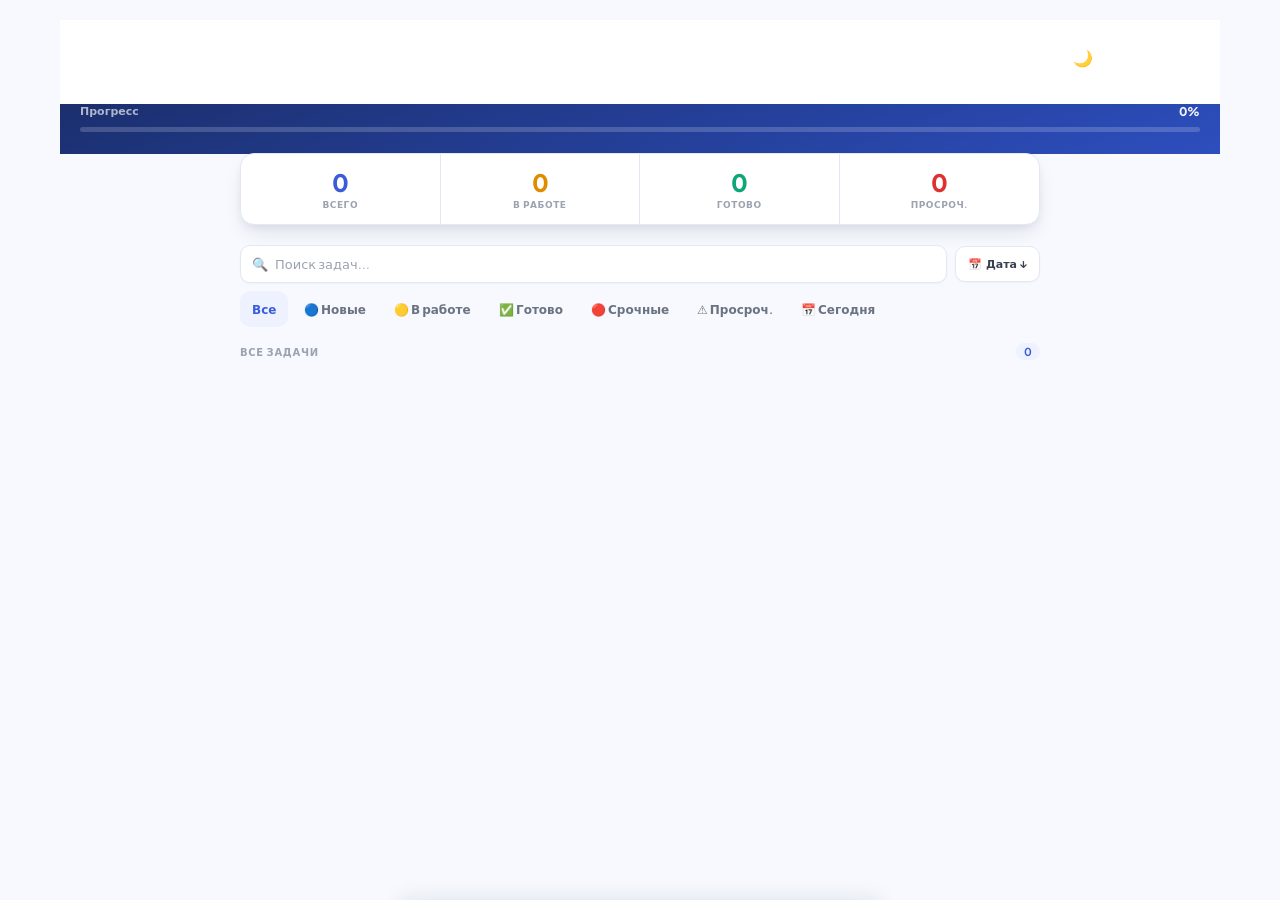
==== commit b7131b57: "Update index.html" ====
--- a/static/index.html
+++ b/static/index.html
@@ -2335,7 +2335,243 @@
 
 .task-tags { display:flex; flex-wrap:wrap; gap:4px; padding: 6px 0 2px 34px; }
 
-  </style>
+  
+/* ── Chip tag input ──────────────────────────────────────── */
+.chip-input-wrap {
+  display: flex; flex-wrap: wrap; gap: 6px;
+  min-height: 40px; padding: 6px 10px;
+  border: 1px solid var(--border); border-radius: var(--radius-sm);
+  background: var(--surface2); cursor: text;
+  transition: border-color .2s;
+}
+.chip-input-wrap:focus-within { border-color: var(--blue); }
+.chip-input-wrap .input-chip {
+  display: inline-flex; align-items: center; gap: 4px;
+  background: var(--blue-soft); color: var(--blue);
+  border: 1px solid color-mix(in srgb, var(--blue) 30%, transparent);
+  border-radius: 6px; padding: 3px 8px 3px 9px;
+  font-size: 12px; font-weight: 700; white-space: nowrap;
+}
+.chip-input-wrap .input-chip::before { content: "#"; opacity: .6; font-size: 10px; }
+.chip-input-wrap .chip-x {
+  background: none; border: none; cursor: pointer;
+  color: var(--blue); font-size: 14px; line-height: 1;
+  padding: 0 1px; opacity: .6;
+}
+.chip-input-wrap .chip-x:hover { opacity: 1; }
+.chip-input-wrap .chip-text-inp {
+  border: none; outline: none; background: none;
+  font-family: inherit; font-size: 13px; color: var(--text);
+  min-width: 80px; flex: 1; padding: 2px 0;
+}
+.chip-hint {
+  font-size: 11px; color: var(--muted2); margin-top: 4px;
+  display: flex; align-items: center; gap: 5px;
+}
+/* ── Per-task notification toggle ───────────────────────── */
+.notify-toggle-row {
+  display: flex; align-items: center; justify-content: space-between;
+  padding: 12px 0 4px; border-top: 1px solid var(--border); margin-top: 8px;
+}
+.notify-toggle-label { font-size: 13px; font-weight: 600; color: var(--text2); }
+.notify-toggle-label span { font-size: 11px; color: var(--muted2); font-weight: 400; display: block; margin-top: 1px; }
+/* ── Settings sidebar panel ─────────────────────────────── */
+.settings-overlay {
+  position: fixed; inset: 0; background: rgba(17,24,39,.5);
+  backdrop-filter: blur(6px); z-index: 130;
+  opacity: 0; pointer-events: none; transition: opacity .28s;
+}
+.settings-overlay.open { opacity: 1; pointer-events: all; }
+.settings-panel {
+  position: absolute; right: 0; top: 0; bottom: 0; width: min(360px, 100vw);
+  background: var(--bg); overflow-y: auto;
+  transform: translateX(100%);
+  transition: transform .32s var(--ease);
+  box-shadow: -4px 0 24px rgba(17,24,39,.15);
+}
+.settings-overlay.open .settings-panel { transform: translateX(0); }
+.settings-panel-header {
+  position: sticky; top: 0; background: var(--surface);
+  border-bottom: 1px solid var(--border);
+  padding: 14px 18px; display: flex; align-items: center; gap: 12px;
+}
+.settings-panel-header h3 { flex: 1; font-size: 17px; font-weight: 800; }
+.notif-row {
+  display: flex; align-items: center; padding: 14px 18px;
+  border-bottom: 1px solid var(--border); gap: 12px;
+}
+.notif-row-info { flex: 1; }
+.notif-row-title { font-size: 14px; font-weight: 600; color: var(--text); }
+.notif-row-desc  { font-size: 11px; color: var(--muted2); margin-top: 2px; }
+.team-member-row {
+  display: flex; align-items: center; padding: 12px 18px;
+  border-bottom: 1px solid var(--border); gap: 10px;
+}
+.team-av {
+  width: 36px; height: 36px; border-radius: 10px;
+  background: var(--blue-soft); color: var(--blue);
+  display: flex; align-items: center; justify-content: center;
+  font-size: 15px; font-weight: 800; flex-shrink: 0;
+}
+.team-info { flex: 1; }
+.team-name { font-size: 13px; font-weight: 700; color: var(--text); }
+.team-username { font-size: 11px; color: var(--muted2); }
+.team-remove {
+  background: none; border: none; color: var(--muted2);
+  cursor: pointer; font-size: 16px; padding: 4px;
+  border-radius: 6px; transition: all var(--fast);
+}
+.team-remove:hover { color: var(--red); background: var(--red-soft); }
+.add-member-form {
+  padding: 14px 18px; background: var(--surface2);
+  border: 1px solid var(--border); border-radius: 12px; margin: 12px 16px;
+}
+.add-member-form input {
+  width: 100%; border: 1px solid var(--border); border-radius: 8px;
+  padding: 9px 12px; font-family: inherit; font-size: 13px;
+  background: var(--surface); color: var(--text); margin-bottom: 8px;
+  box-sizing: border-box; outline: none;
+}
+.add-member-form input:focus { border-color: var(--blue); }
+.add-member-btn {
+  width: 100%; background: var(--blue); color: #fff; border: none;
+  border-radius: 9px; padding: 10px; font-family: inherit;
+  font-size: 14px; font-weight: 700; cursor: pointer;
+}
+.settings-section-title {
+  font-size: 10px; font-weight: 800; text-transform: uppercase;
+  letter-spacing: .07em; color: var(--muted2);
+  padding: 16px 18px 8px;
+}
+
+/* ════════════════════════════════════════════════════════
+   PERFORMANCE PATCH
+   — убираем blur на десктопе (самая дорогая операция)
+   — добавляем GPU-слои для анимаций
+   — isolate и contain для task cards
+════════════════════════════════════════════════════════ */
+
+/* GPU-слой для всех анимированных оверлеев */
+.modal-overlay,
+.sb-overlay,
+.dp-overlay,
+.qa-overlay,
+.stats-overlay,
+.settings-overlay,
+.focus-overlay {
+  will-change: opacity;
+  transform: translateZ(0);
+}
+
+.modal,
+.sidebar,
+.dp-panel,
+.qa-sheet,
+.stats-panel,
+.settings-panel {
+  will-change: transform;
+  transform: translateZ(0);
+  backface-visibility: hidden;
+}
+
+/* Task cards — contain чтобы браузер не пересчитывал весь layout */
+.task-card {
+  contain: layout style;
+  will-change: transform;
+  backface-visibility: hidden;
+}
+
+/* Убираем blur на десктопе — на мобиле оставляем */
+@media (pointer: fine) {
+  .modal-overlay,
+  .sb-overlay,
+  .dp-overlay,
+  .qa-overlay,
+  .stats-overlay,
+  .settings-overlay { backdrop-filter: none !important; }
+
+  .header,
+  .dp-header,
+  .stats-header,
+  .settings-panel-header { backdrop-filter: none !important; background: var(--surface) !important; }
+
+  /* Solid backgrounds вместо blur на десктопе */
+  .dp-overlay  { background: rgba(17,24,39,.6); }
+  .sb-overlay  { background: rgba(17,24,39,.55); }
+  .stats-overlay { background: rgba(17,24,39,.6); }
+  .settings-overlay { background: rgba(17,24,39,.6); }
+}
+
+/* Упрощаем тени на desktop */
+@media (pointer: fine) {
+  .task-card { box-shadow: 0 1px 3px rgba(17,24,39,.06) !important; }
+  .modal     { box-shadow: 0 8px 32px rgba(17,24,39,.18) !important; }
+}
+
+/* FAB без blur */
+.fab-main {
+  will-change: transform;
+  transform: translateZ(0);
+}
+
+/* Переходы через translate3d (GPU compositing) */
+.modal            { transform: translate3d(0, 100%, 0); }
+.modal-overlay.open .modal { transform: translate3d(0, 0, 0); }
+
+.sidebar          { transform: translate3d(-100%, 0, 0); }
+.sb-overlay.open .sidebar { transform: translate3d(0, 0, 0); }
+
+.dp-panel         { transform: translate3d(100%, 0, 0); }
+.dp-overlay.open .dp-panel { transform: translate3d(0, 0, 0); }
+
+.settings-panel   { transform: translate3d(100%, 0, 0); }
+.settings-overlay.open .settings-panel { transform: translate3d(0, 0, 0); }
+
+.stats-panel      { transform: translate3d(0, 100%, 0); }
+.stats-overlay.open .stats-panel { transform: translate3d(0, 0, 0); }
+
+/* Quick add bar */
+.quick-add-bar {
+  will-change: transform;
+  transform: translate3d(0, 100%, 0);
+}
+.quick-add-bar.open { transform: translate3d(0, 0, 0); }
+
+/* Toast */
+.toast {
+  will-change: transform, opacity;
+  transform: translateZ(0);
+}
+
+/* Reduce motion для accessibility */
+@media (prefers-reduced-motion: reduce) {
+  *, *::before, *::after {
+    animation-duration: 0.01ms !important;
+    animation-iteration-count: 1 !important;
+    transition-duration: 0.01ms !important;
+  }
+}
+
+/* Оптимизация скролла */
+.tasks-list,
+.dp-panel,
+.stats-panel,
+.settings-panel {
+  -webkit-overflow-scrolling: touch;
+  scroll-behavior: smooth;
+  will-change: scroll-position;
+}
+
+/* Ускоряем таб-переключение */
+.tab {
+  contain: layout style;
+  will-change: auto;
+}
+
+/* Cursor pointer на кликабельных элементах */
+.task-card { cursor: pointer; }
+
+</style>
   <meta name="app-version" content="202606060219">
   <script>
     // ── Cache buster: сбрасываем старый SW при обновлении ──
@@ -2581,10 +2817,15 @@
           <input class="form-input" id="taskAssignee" placeholder="@username">
         </div>
       </div>
-      <!-- Теги -->
+      <!-- Теги — chip input -->
       <div class="form-group">
-        <label class="form-label">Теги <span style="color:var(--muted2);font-weight:400">(через запятую)</span></label>
-        <input class="form-input" id="taskTags" placeholder="работа, клиент, срочно" autocomplete="off">
+        <label class="form-label">Теги</label>
+        <div class="chip-input-wrap" id="chipInputWrap" onclick="document.getElementById('chipTextInput').focus()">
+          <!-- chips injected here by JS -->
+          <input class="chip-text-inp" id="chipTextInput" placeholder="Добавь тег..." autocomplete="off" maxlength="30">
+        </div>
+        <div class="chip-hint">⌨️ Введи тег → нажми <kbd style="background:var(--surface3);padding:1px 5px;border-radius:4px;font-size:10px">Enter</kbd> или <kbd style="background:var(--surface3);padding:1px 5px;border-radius:4px;font-size:10px">,</kbd> чтобы добавить</div>
+        <input type="hidden" id="taskTags">
       </div>
       <!-- Повторяемость -->
       <div class="form-group">
@@ -2596,6 +2837,14 @@
           <option value="monthly">🗓 Ежемесячно</option>
           <option value="yearly">📆 Ежегодно</option>
         </select>
+      </div>
+      <!-- Per-task notification toggle -->
+      <div class="notify-toggle-row">
+        <div class="notify-toggle-label">
+          🔔 Уведомления в Telegram
+          <span>Получать уведомления об этой задаче</span>
+        </div>
+        <div class="toggle-switch on" id="taskNotifyToggle" onclick="this.classList.toggle('on')"></div>
       </div>
     </div>
     <div class="modal-footer">
@@ -5256,6 +5505,10 @@
             <span class="sb-icon">📤</span>
             <span class="sb-label">Экспорт CSV</span>
           </div>
+          <div class="sb-nav-item" id="sbSettingsBtn" onclick="closeSidebar?.();openSettings()">
+            <span class="sb-icon">⚙️</span>
+            <span class="sb-label">Настройки и команда</span>
+          </div>
         </div>
       </div>`;
     sbBody.appendChild(div);
@@ -5353,6 +5606,45 @@
 
 </script>
 
+<!-- ════════════ SETTINGS PANEL ════════════ -->
+<div class="settings-overlay" id="settingsOverlay">
+  <div class="settings-panel">
+    <div class="settings-panel-header">
+      <h3>⚙️ Настройки</h3>
+      <button class="stats-close" onclick="closeSettings()">✕</button>
+    </div>
+
+    <!-- Уведомления -->
+    <div class="settings-section-title">Уведомления в Telegram</div>
+    <div id="notifSettingsList">
+      <!-- заполняется JS -->
+    </div>
+
+    <div style="padding:12px 18px;background:var(--surface2);margin:0 16px 16px;border-radius:12px;font-size:12px;color:var(--muted2);line-height:1.6">
+      Настройки сохраняются в Google Sheets и синхронизируются с ботом.<br>
+      Также управляй через бот: <strong>/settings</strong>
+    </div>
+
+    <!-- Команда -->
+    <div class="settings-section-title">Команда</div>
+    <div id="teamMembersList"><!-- заполняется JS --></div>
+
+    <div class="add-member-form">
+      <div style="font-size:12px;font-weight:700;color:var(--muted2);margin-bottom:10px">
+        ➕ Добавить участника команды
+      </div>
+      <input id="addMemberName"     placeholder="Имя (Иван)" autocomplete="off">
+      <input id="addMemberUsername" placeholder="@username в Telegram" autocomplete="off">
+      <input id="addMemberTgId"     placeholder="Telegram ID (узнать у @userinfobot)" autocomplete="off" type="number">
+      <button class="add-member-btn" onclick="addTeamMember()">Добавить</button>
+      <div style="font-size:11px;color:var(--muted2);margin-top:8px;text-align:center">
+        После добавления участник будет получать<br>уведомления при назначении ему задач
+      </div>
+    </div>
+    <div style="height:40px"></div>
+  </div>
+</div>
+
 <!-- ════════════ DARK MODE BUTTON in header ════════════ -->
 <!-- (injected via JS into header-right) -->
 
@@ -5413,4 +5705,451 @@
 <div class="offline-banner" id="offlineBanner">📵 Нет соединения — изменения сохранены и синхронизируются при подключении</div>
 
 </body>
+</html><!-- INJECTED FEATURES: chip tags, settings, team, per-task notify -->
+<script>
+// ════════════════════════════════════════════════════════
+//  CHIP TAG INPUT
+// ════════════════════════════════════════════════════════
+let _currentTags = [];
+
+function _initChipInput() {
+  const wrap = document.getElementById('chipInputWrap');
+  const inp  = document.getElementById('chipTextInput');
+  const hidden = document.getElementById('taskTags');
+  if (!inp) return;
+
+  inp.addEventListener('keydown', e => {
+    if ((e.key === 'Enter' || e.key === ',') && inp.value.trim()) {
+      e.preventDefault();
+      _addChip(inp.value.replace(/,/g,'').trim());
+      inp.value = '';
+    }
+    if (e.key === 'Backspace' && !inp.value && _currentTags.length) {
+      _removeChip(_currentTags[_currentTags.length - 1]);
+    }
+  });
+
+  inp.addEventListener('blur', () => {
+    if (inp.value.trim()) {
+      _addChip(inp.value.replace(/,/g,'').trim());
+      inp.value = '';
+    }
+  });
+}
+
+function _addChip(tag) {
+  if (!tag || _currentTags.includes(tag) || _currentTags.length >= 8) return;
+  _currentTags.push(tag);
+  _renderChips();
+}
+
+function _removeChip(tag) {
+  _currentTags = _currentTags.filter(t => t !== tag);
+  _renderChips();
+}
+
+function _renderChips() {
+  const wrap   = document.getElementById('chipInputWrap');
+  const inp    = document.getElementById('chipTextInput');
+  const hidden = document.getElementById('taskTags');
+  if (!wrap || !inp) return;
+
+  // Remove existing chips
+  wrap.querySelectorAll('.input-chip').forEach(c => c.remove());
+
+  // Re-insert chips before the input
+  _currentTags.forEach(tag => {
+    const chip = document.createElement('span');
+    chip.className = 'input-chip';
+    chip.innerHTML = window.escHtml(tag) +
+      `<button class="chip-x" onclick="_removeChip('${window.escAttr(tag)}')">×</button>`;
+    wrap.insertBefore(chip, inp);
+  });
+
+  // Update hidden field
+  if (hidden) hidden.value = _currentTags.join(',');
+
+  // Update placeholder
+  inp.placeholder = _currentTags.length ? 'Ещё тег...' : 'Добавь тег...';
+}
+
+function _setChips(tagsArr) {
+  _currentTags = Array.isArray(tagsArr) ? [...tagsArr] : 
+                 (typeof tagsArr === 'string' ? tagsArr.split(',').map(t=>t.trim()).filter(Boolean) : []);
+  _renderChips();
+}
+
+function _getChips() {
+  return [..._currentTags];
+}
+
+// Init on DOM ready
+document.addEventListener('DOMContentLoaded', _initChipInput);
+if (document.readyState !== 'loading') _initChipInput();
+
+// Patch openAdd to reset chips
+const _origOpenAdd = window.ModalsModule?.openAdd?.bind(window.ModalsModule);
+if (window.ModalsModule) {
+  window.ModalsModule.openAdd = function() {
+    _origOpenAdd?.();
+    setTimeout(() => { _setChips([]); _initChipInput(); }, 50);
+  };
+}
+
+// Patch openEdit to load chips
+const _origOpenEdit = window.ModalsModule?.openEdit?.bind(window.ModalsModule);
+if (window.ModalsModule) {
+  window.ModalsModule.openEdit = function(id) {
+    _origOpenEdit?.(id);
+    setTimeout(() => {
+      const task = window.tasks?.find(t => t.id === id);
+      if (task) {
+        _setChips(task.tags || []);
+        // Set notify toggle
+        const toggle = document.getElementById('taskNotifyToggle');
+        if (toggle) toggle.classList.toggle('on', task.notify !== false);
+      }
+      _initChipInput();
+    }, 50);
+  };
+}
+
+// Patch save to use chips + notify
+const _origSave = window.ModalsModule?.save?.bind(window.ModalsModule);
+if (window.ModalsModule) {
+  window.ModalsModule.save = async function() {
+    // Inject chip tags into hidden field
+    const hidden = document.getElementById('taskTags');
+    if (hidden) hidden.value = _getChips().join(',');
+    // Inject notify flag
+    const notifyToggle = document.getElementById('taskNotifyToggle');
+    window._pendingNotify = notifyToggle ? notifyToggle.classList.contains('on') : true;
+    await _origSave?.();
+  };
+}
+
+// ════════════════════════════════════════════════════════
+//  SETTINGS PANEL
+// ════════════════════════════════════════════════════════
+const API_URL = 'https://taskmanager-production-6032.up.railway.app';
+
+// Local notification settings cache (synced with backend)
+let _localNotifSettings = {
+  morning:   true,
+  tomorrow:  true,
+  stale:     true,
+  weekly:    true,
+  on_create: true,
+  on_done:   true,
+  on_update: false,
+};
+const NOTIF_LABELS = {
+  morning:   { label: 'Утренний дайджест',    desc: 'Каждое утро в 9:00 — просрочки, дедлайны, план на день' },
+  tomorrow:  { label: 'Дедлайны завтра',      desc: 'Каждый вечер в 20:00 — что нужно сделать завтра' },
+  stale:     { label: 'Застрявшие задачи',    desc: 'В 10:00 — задачи "В работе" без движения 3+ дней' },
+  weekly:    { label: 'Итоги недели',         desc: 'Пятница 18:00 — выполнено, в работе, план на след. неделю' },
+  on_create: { label: 'Новые задачи',         desc: 'При создании любой задачи' },
+  on_done:   { label: 'Выполненные задачи',   desc: 'Когда задача отмечается выполненной' },
+  on_update: { label: 'Изменения задач',      desc: 'При редактировании (может быть много уведомлений)' },
+};
+
+let _teamMembers = [];
+
+window.openSettings = function() {
+  document.getElementById('settingsOverlay')?.classList.add('open');
+  document.body.style.overflow = 'hidden';
+  _renderNotifSettings();
+  _renderTeamMembers();
+};
+
+window.closeSettings = function() {
+  document.getElementById('settingsOverlay')?.classList.remove('open');
+  document.body.style.overflow = '';
+};
+
+function _renderNotifSettings() {
+  const list = document.getElementById('notifSettingsList');
+  if (!list) return;
+  list.innerHTML = Object.entries(NOTIF_LABELS).map(([key, {label, desc}]) => {
+    const on = _localNotifSettings[key];
+    return `
+      <div class="notif-row">
+        <div class="notif-row-info">
+          <div class="notif-row-title">${label}</div>
+          <div class="notif-row-desc">${desc}</div>
+        </div>
+        <div class="toggle-switch ${on?'on':''}" onclick="toggleNotifSetting('${key}', this)"></div>
+      </div>`;
+  }).join('');
+}
+
+window.toggleNotifSetting = async function(key, el) {
+  el.classList.toggle('on');
+  _localNotifSettings[key] = el.classList.contains('on');
+  // Sync to backend via settings endpoint
+  try {
+    await fetch(API_URL + '/settings/notification', {
+      method: 'POST',
+      headers: { 'Content-Type': 'application/json', 'X-User-Id': window.userId },
+      body: JSON.stringify({ key, value: _localNotifSettings[key] })
+    });
+  } catch(e) {
+    console.warn('Settings sync:', e);
+  }
+};
+
+function _renderTeamMembers() {
+  const list = document.getElementById('teamMembersList');
+  if (!list) return;
+  if (!_teamMembers.length) {
+    list.innerHTML = '<div style="padding:12px 18px;font-size:13px;color:var(--muted2)">Участников нет. Добавь первого!</div>';
+    return;
+  }
+  list.innerHTML = _teamMembers.map(m => `
+    <div class="team-member-row">
+      <div class="team-av">${(m.name||'?').slice(0,1).toUpperCase()}</div>
+      <div class="team-info">
+        <div class="team-name">${window.escHtml(m.name||'')}</div>
+        <div class="team-username">@${window.escHtml(m.username||'')} · ID: ${m.telegram_id}</div>
+      </div>
+      <button class="team-remove" onclick="removeTeamMember('${window.escAttr(m.username||'')}')">✕</button>
+    </div>`).join('');
+}
+
+window.addTeamMember = async function() {
+  const name     = document.getElementById('addMemberName')?.value.trim();
+  const username = document.getElementById('addMemberUsername')?.value.trim().replace('@','');
+  const tgId     = document.getElementById('addMemberTgId')?.value.trim();
+  if (!name || !username || !tgId) {
+    window.showToast?.('Заполни все поля', 'error'); return;
+  }
+  if (isNaN(parseInt(tgId))) {
+    window.showToast?.('Telegram ID должен быть числом', 'error'); return;
+  }
+  const member = { name, username, telegram_id: parseInt(tgId) };
+  _teamMembers.push(member);
+  _renderTeamMembers();
+  // Clear form
+  ['addMemberName','addMemberUsername','addMemberTgId'].forEach(id => {
+    const el = document.getElementById(id); if (el) el.value = '';
+  });
+  // Save to backend
+  try {
+    await fetch(API_URL + '/settings/team', {
+      method: 'POST',
+      headers: { 'Content-Type': 'application/json', 'X-User-Id': window.userId },
+      body: JSON.stringify(member)
+    });
+    window.showToast?.('✓ ' + name + ' добавлен', 'success');
+  } catch(e) {
+    window.showToast?.('Ошибка сохранения', 'error');
+  }
+};
+
+window.removeTeamMember = async function(username) {
+  _teamMembers = _teamMembers.filter(m => m.username !== username);
+  _renderTeamMembers();
+  try {
+    await fetch(API_URL + '/settings/team/' + username, {
+      method: 'DELETE', headers: { 'X-User-Id': window.userId }
+    });
+    window.showToast?.('Участник удалён', 'error');
+  } catch(e) {}
+};
+
+// Load settings from backend on startup
+(async function loadSettings() {
+  try {
+    const r = await fetch(API_URL + '/settings', { headers: { 'X-User-Id': window.userId } });
+    if (r.ok) {
+      const d = await r.json();
+      if (d.notifications) Object.assign(_localNotifSettings, d.notifications);
+      if (d.team)          _teamMembers = d.team;
+    }
+  } catch(e) { console.warn('Settings load:', e); }
+})();
+
+console.log('✅ Tags (chips), Settings panel, Team management, Per-task notify loaded');
+
+// ════════════════════════════════════════════════════════
+//  JS PERFORMANCE PATCH
+// ════════════════════════════════════════════════════════
+
+// ── 1. RAF-батчинг рендера ────────────────────────────────
+// Несколько вызовов render() за один тик → один реальный ре-рендер
+(function patchRenderBatching() {
+  let _rafPending = false;
+  let _renderQueued = false;
+
+  const origRender = window.TasksModule?.render?.bind(window.TasksModule);
+  if (!origRender || !window.TasksModule) return;
+
+  window.TasksModule.render = function() {
+    if (_rafPending) { _renderQueued = true; return; }
+    _rafPending = true;
+    requestAnimationFrame(() => {
+      origRender();
+      _rafPending = false;
+      if (_renderQueued) {
+        _renderQueued = false;
+        window.TasksModule.render();
+      }
+    });
+  };
+})();
+
+// ── 2. Виртуальный список для 100+ задач ─────────────────
+// Рендерим только видимые карточки + буфер
+(function initVirtualList() {
+  const CARD_H    = 110;  // примерная высота карточки px
+  const BUFFER    = 5;    // карточек сверху/снизу сверх видимых
+  let   _allHTML  = [];
+  let   _virInited = false;
+
+  // Только для больших списков (>80 задач)
+  const origRenderTasks = window.RenderModule?.renderTasks?.bind(window.RenderModule);
+  if (!origRenderTasks || !window.RenderModule) return;
+
+  window.RenderModule.renderTasks = function() {
+    const filtered = window.filterTasks(window.tasks, window.currentFilter,
+                       document.getElementById('searchInput')?.value || '');
+
+    // Обычный рендер для небольших списков
+    if (filtered.length <= 60) {
+      origRenderTasks();
+      return;
+    }
+
+    // Виртуальный список для больших
+    const list = document.getElementById('tasksList');
+    if (!list) return;
+
+    // Сохраняем весь HTML
+    _allHTML = filtered.map((t, i) => window.RenderModule.taskCardHTML(t, i));
+
+    const visibleCount = Math.ceil(window.innerHeight / CARD_H) + BUFFER * 2;
+    const totalH = filtered.length * CARD_H;
+
+    list.innerHTML = `
+      <div id="virSpacer" style="height:${totalH}px;position:relative">
+        <div id="virContent" style="position:absolute;left:0;right:0;top:0"></div>
+      </div>`;
+
+    function updateVisible() {
+      const scrollTop  = window.scrollY || document.documentElement.scrollTop;
+      const listTop    = list.getBoundingClientRect().top + scrollTop;
+      const relScroll  = Math.max(0, scrollTop - listTop);
+      const startIdx   = Math.max(0, Math.floor(relScroll / CARD_H) - BUFFER);
+      const endIdx     = Math.min(filtered.length, startIdx + visibleCount);
+      const topOffset  = startIdx * CARD_H;
+
+      const content = document.getElementById('virContent');
+      if (content) {
+        content.style.top    = topOffset + 'px';
+        content.innerHTML    = _allHTML.slice(startIdx, endIdx).join('');
+        window.TasksModule.attachSwipeHandlers?.();
+        window.TasksModule.attachLongPressHandlers?.();
+      }
+    }
+
+    updateVisible();
+    if (!_virInited) {
+      window.addEventListener('scroll', updateVisible, { passive: true });
+      _virInited = true;
+    }
+
+    const cntEl = document.getElementById('tasksCount');
+    if (cntEl) cntEl.textContent = filtered.length;
+  };
+})();
+
+// ── 3. Дебаунс поиска ────────────────────────────────────
+// Уже есть 280мс — увеличиваем до 180мс и используем RAF
+(function patchSearch() {
+  const inp = document.getElementById('searchInput');
+  if (!inp) return;
+  let timer;
+  // Убираем старый listener (clone)
+  const newInp = inp.cloneNode(true);
+  inp.parentNode?.replaceChild(newInp, inp);
+  newInp.addEventListener('input', () => {
+    clearTimeout(timer);
+    timer = setTimeout(() => requestAnimationFrame(() => window.TasksModule?.render()), 180);
+  }, { passive: true });
+})();
+
+// ── 4. Passive listeners для touch ───────────────────────
+// Уже есть, но проверяем sidebar и drag
+(function ensurePassive() {
+  const listEl = document.getElementById('tasksList');
+  if (listEl) {
+    listEl.addEventListener('touchstart', ()=>{}, { passive: true });
+    listEl.addEventListener('touchmove',  ()=>{}, { passive: true });
+  }
+})();
+
+// ── 5. Prefetch-прогрев — изображения шрифтов ────────────
+// Загружаем шрифт сразу при старте
+(function prefetchFont() {
+  if (document.fonts) {
+    document.fonts.load('800 16px "Plus Jakarta Sans"');
+  }
+})();
+
+// ── 6. Оптимизация updateStats ─────────────────────────────
+// Не обновляем DOM если значение не изменилось
+(function patchUpdateStats() {
+  const orig = window.updateStats;
+  if (!orig) return;
+  window.updateStats = function() {
+    requestAnimationFrame(orig);
+  };
+})();
+
+// ── 7. Intersection Observer для ленивой загрузки подзадач ─
+// Загружаем subCache только когда карточка видна
+(function initLazySubtasks() {
+  if (!('IntersectionObserver' in window)) return;
+  const observer = new IntersectionObserver((entries) => {
+    entries.forEach(entry => {
+      if (!entry.isIntersecting) return;
+      const id = entry.target.dataset.id;
+      if (id && !window.subCache?.has(id)) {
+        window.getSubtasks?.(id).then(() => {
+          // Тихо обновляем прогресс-бар если карточка ещё видна
+          const card = document.querySelector(`.task-card[data-id="${id}"]`);
+          if (card) {
+            const subs  = window.subCache?.get(id) || [];
+            const subN  = subs.length;
+            const subD  = subs.filter(s => s.status === 'done').length;
+            const pct   = subN ? Math.round(subD/subN*100) : 0;
+            const bar   = card.querySelector('.sub-prog-fill');
+            const lbl   = card.querySelector('.sub-prog-label');
+            if (bar) bar.style.width = pct + '%';
+            if (lbl) lbl.textContent = subD + '/' + subN;
+          }
+        });
+      }
+      observer.unobserve(entry.target);
+    });
+  }, { rootMargin: '200px' });
+
+  // Наблюдаем за новыми карточками при каждом рендере
+  const origRender = window.TasksModule?.render?.bind(window.TasksModule);
+  if (origRender && window.TasksModule) {
+    window.TasksModule.render = function() {
+      origRender();
+      requestAnimationFrame(() => {
+        document.querySelectorAll('.task-card[data-id]').forEach(card => {
+          observer.observe(card);
+        });
+      });
+    };
+  }
+})();
+
+console.log('✅ Performance patch applied: RAF batching, virtual list 60+, passive listeners, lazy subtasks');
+
+</script>
+</body>
 </html>
